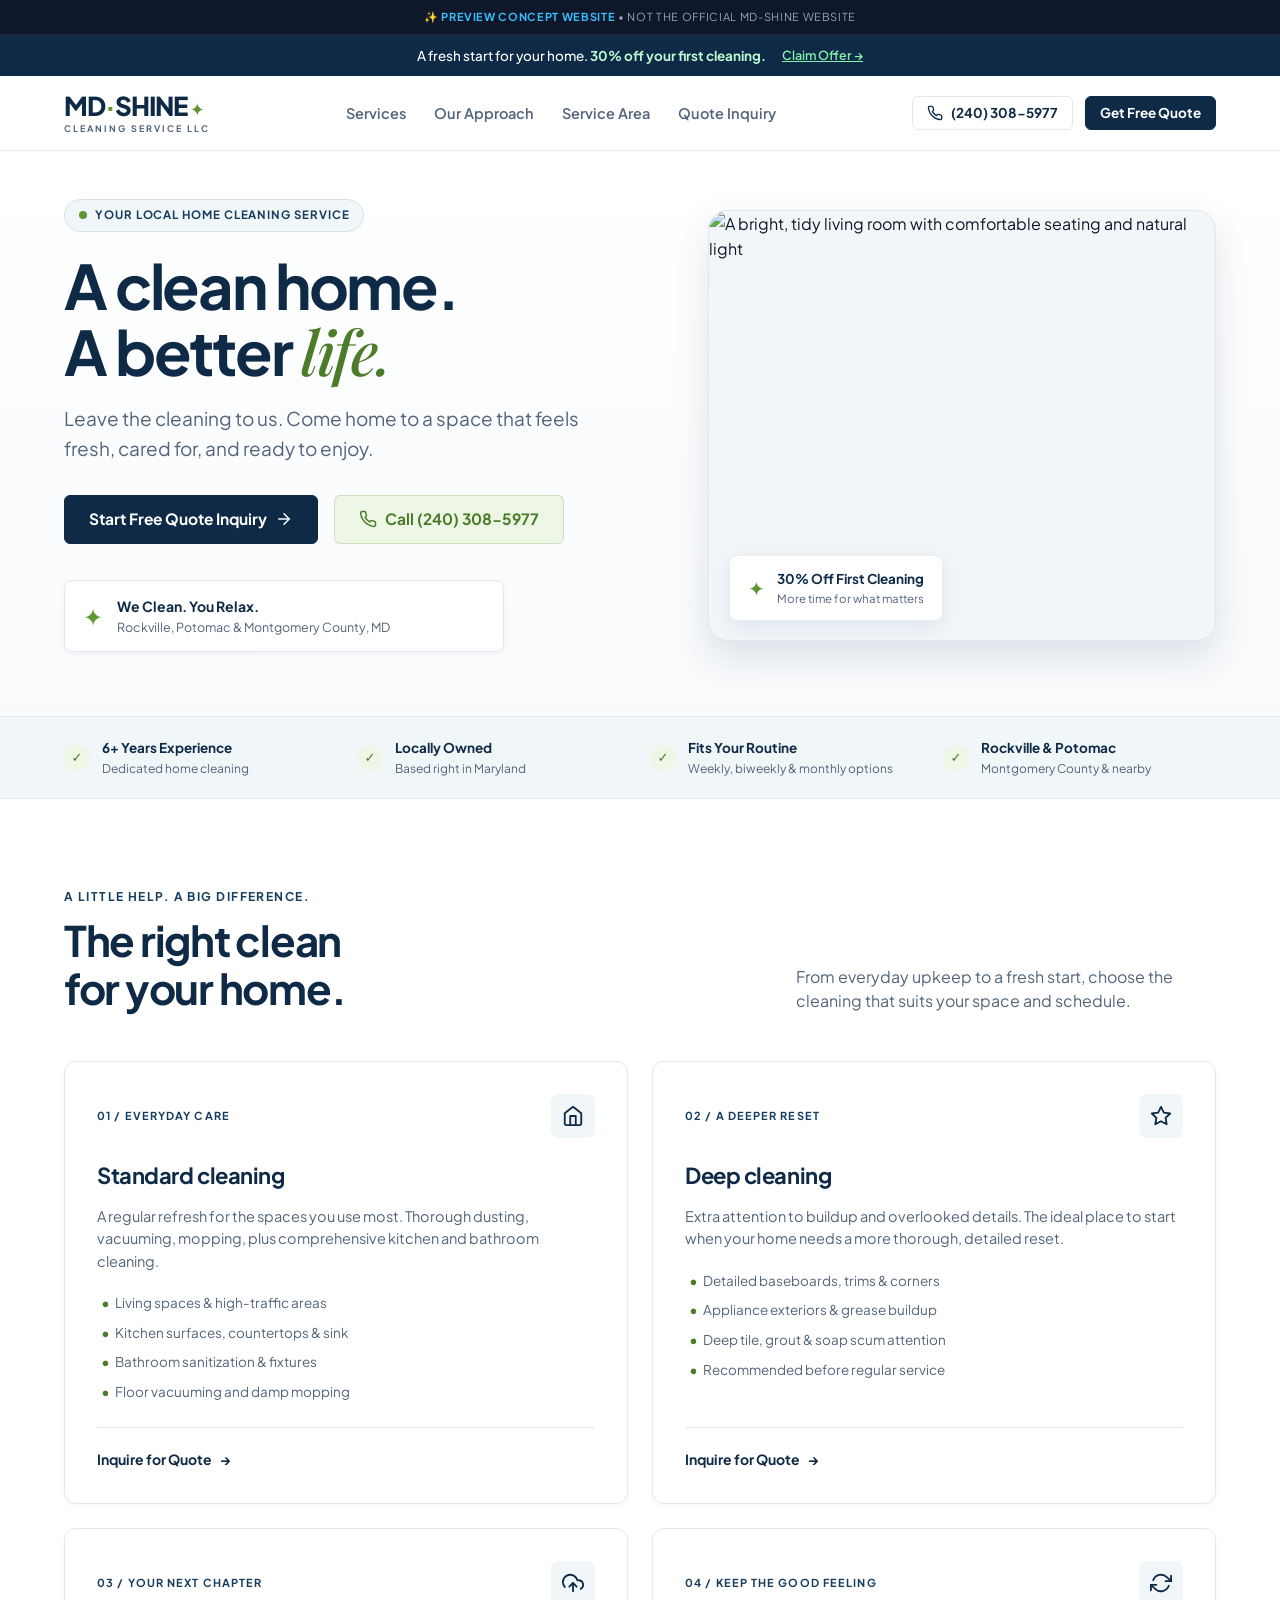
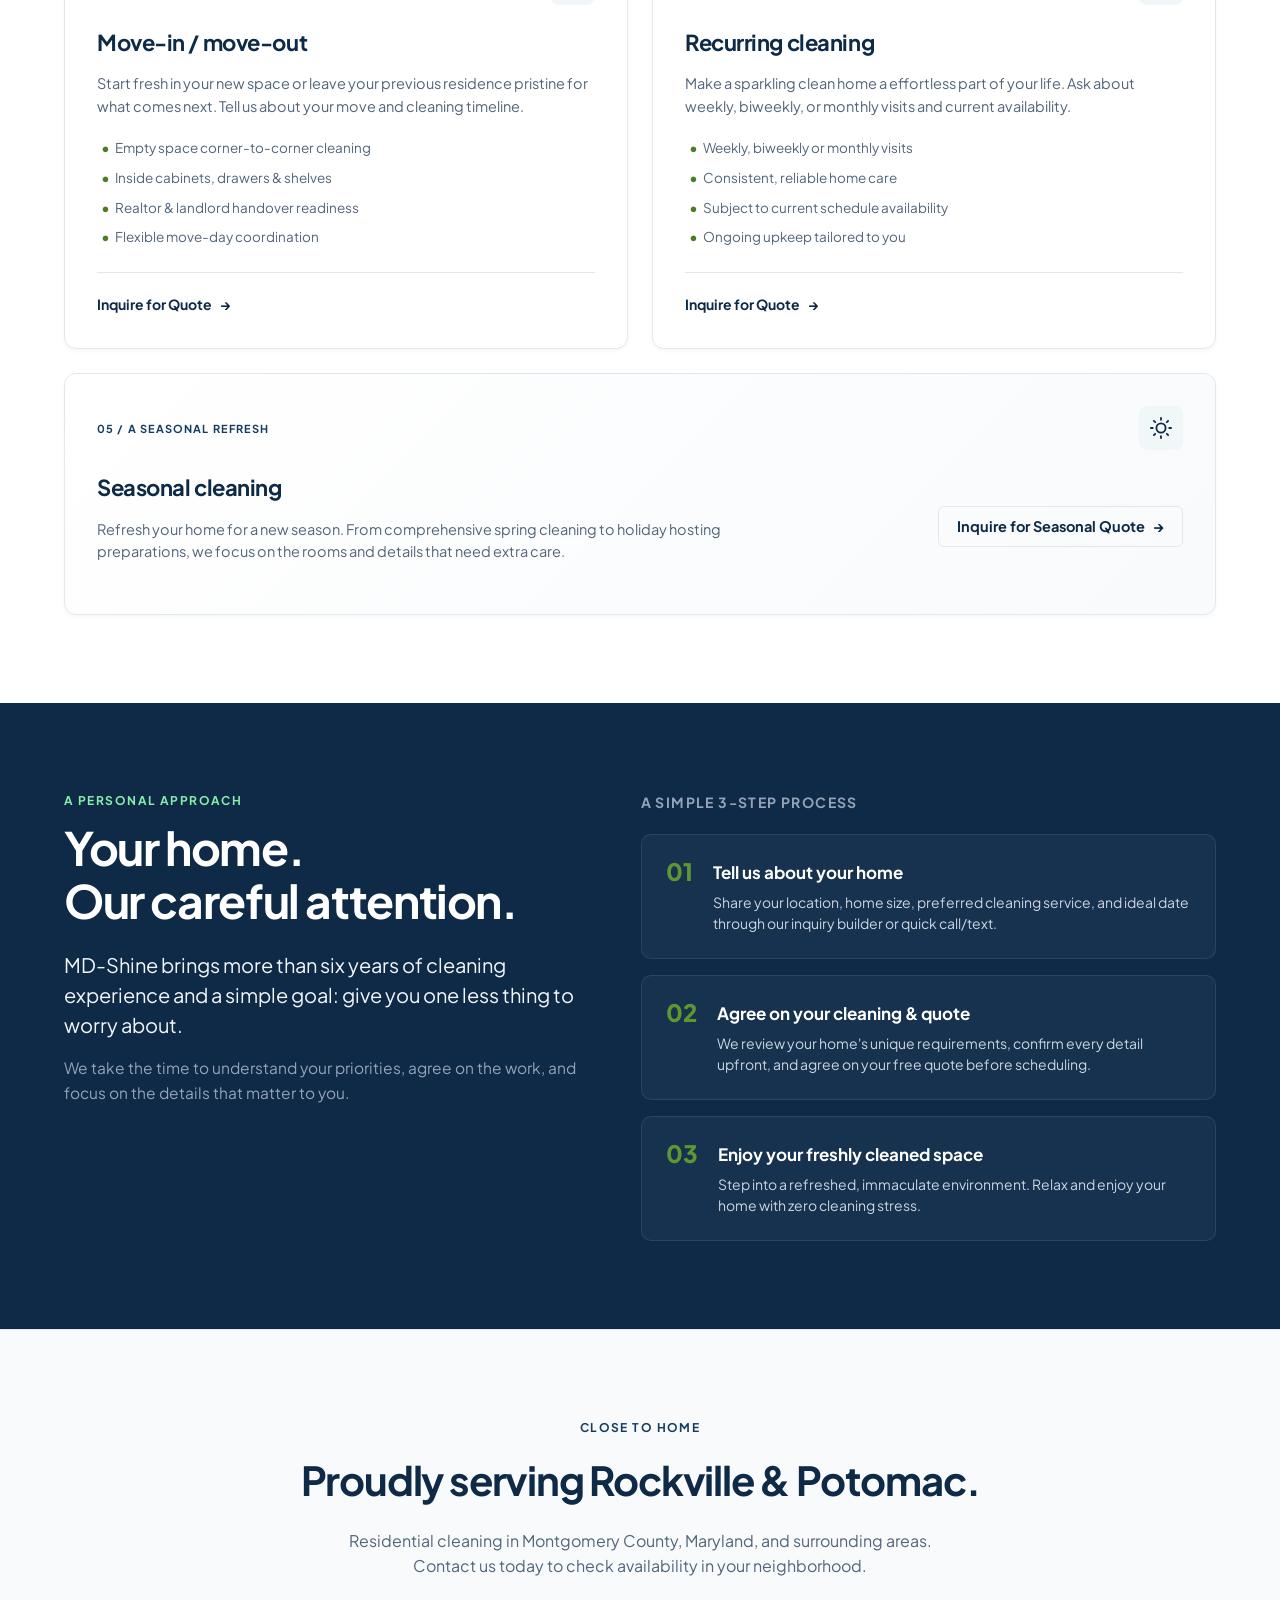
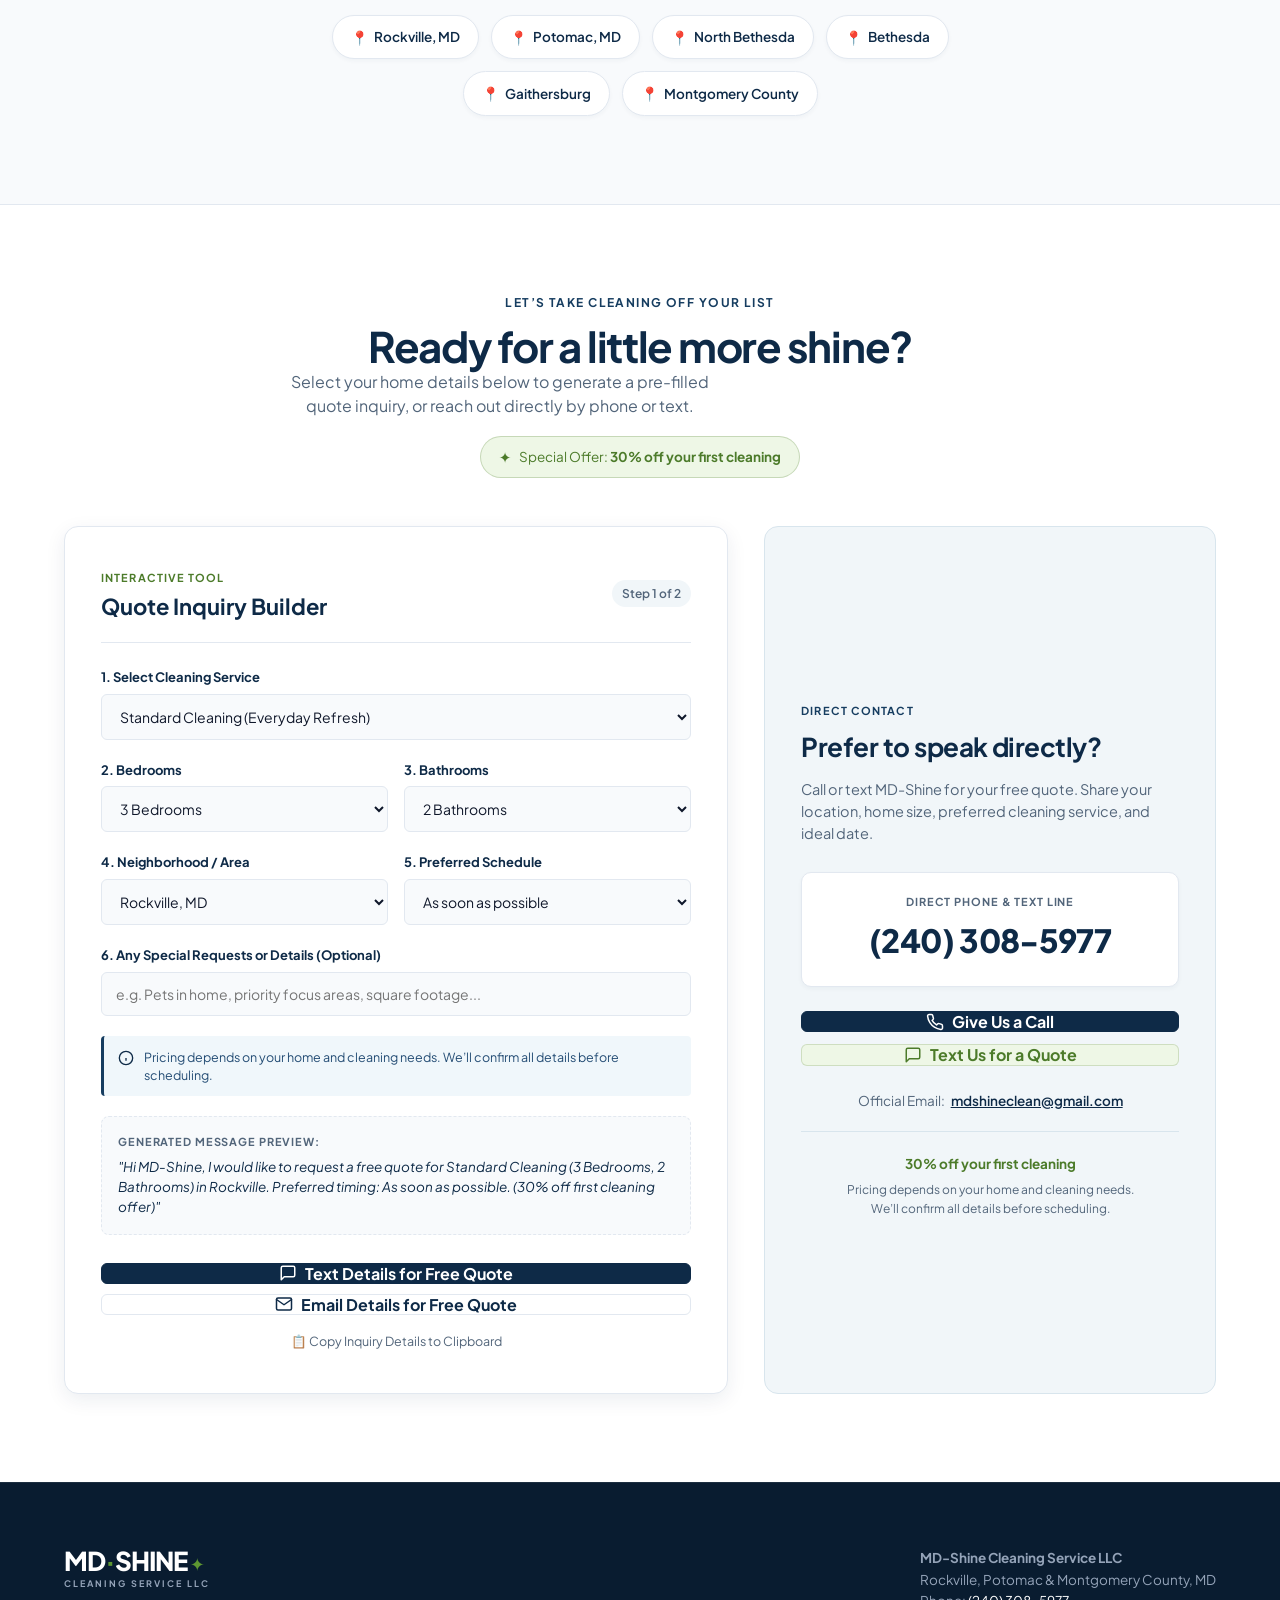
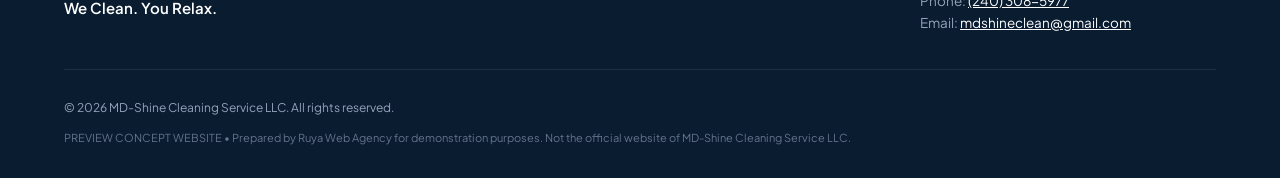
==== md-shine-cleaning-service/index.html @ 4626b5ce "feat(demo): add MD-Shine Cleaning Service LLC redesign prospect demo" ====
<!DOCTYPE html>
<html lang="en">
<head>
  <meta charset="UTF-8">
  <meta name="viewport" content="width=device-width, initial-scale=1.0">
  <title>MD-Shine Cleaning Service LLC | Rockville & Potomac, MD</title>
  <meta name="description" content="Residential cleaning in Rockville, Potomac and surrounding Montgomery County areas. Standard, deep, move-in/move-out, recurring and seasonal cleaning. Call or text (240) 308-5977 for a free quote.">
  <link rel="preconnect" href="https://fonts.googleapis.com">
  <link rel="preconnect" href="https://fonts.gstatic.com" crossorigin>
  <link href="https://fonts.googleapis.com/css2?family=Plus+Jakarta+Sans:wght@400;500;600;700;800&family=Playfair+Display:ital,wght@0,500;0,600;1,400;1,600&display=swap" rel="stylesheet">
  <link rel="stylesheet" href="styles.css">
</head>
<body>

  <!-- Demo Notice Banner -->
  <div class="demo-notice-bar" role="region" aria-label="Demo Notice">
    <div class="container demo-notice-content">
      <span>✨ <strong>PREVIEW CONCEPT WEBSITE</strong> • NOT THE OFFICIAL MD-SHINE WEBSITE</span>
    </div>
  </div>

  <!-- Offer Ribbon -->
  <div class="promo-bar">
    <div class="container promo-content">
      <span>A fresh start for your home. <strong>30% off your first cleaning.</strong></span>
      <a href="#quote" class="promo-link">Claim Offer &rarr;</a>
    </div>
  </div>

  <!-- Header / Navigation -->
  <header class="header" id="top-header">
    <div class="container header-container">
      <a href="#" class="brand" aria-label="MD-Shine Cleaning Service LLC Home">
        <span class="brand-title">MD<span class="brand-dot">·</span>SHINE<span class="brand-spark">✦</span></span>
        <span class="brand-sub">CLEANING SERVICE LLC</span>
      </a>

      <nav class="desktop-nav" aria-label="Main Navigation">
        <a href="#services" class="nav-link">Services</a>
        <a href="#approach" class="nav-link">Our Approach</a>
        <a href="#area" class="nav-link">Service Area</a>
        <a href="#quote" class="nav-link">Quote Inquiry</a>
      </nav>

      <div class="header-actions">
        <a href="tel:+12403085977" class="btn btn-outline btn-sm header-phone-btn">
          <svg class="icon" viewBox="0 0 24 24" width="16" height="16" fill="none" stroke="currentColor" stroke-width="2" stroke-linecap="round" stroke-linejoin="round" aria-hidden="true">
            <path d="M22 16.92v3a2 2 0 0 1-2.18 2 19.79 19.79 0 0 1-8.63-3.07 19.5 19.5 0 0 1-6-6 19.79 19.79 0 0 1-3.07-8.67A2 2 0 0 1 4.11 2h3a2 2 0 0 1 2 1.72 12.84 12.84 0 0 0 .7 2.81 2 2 0 0 1-.45 2.11L8.09 9.91a16 16 0 0 0 6 6l1.27-1.27a2 2 0 0 1 2.11-.45 12.84 12.84 0 0 0 2.81.7A2 2 0 0 1 22 16.92z"></path>
          </svg>
          <span>(240) 308-5977</span>
        </a>
        <a href="#quote" class="btn btn-primary btn-sm header-quote-btn">Get Free Quote</a>
        <button class="mobile-menu-toggle" id="mobile-menu-toggle" aria-label="Toggle navigation menu" aria-expanded="false">
          <span class="hamburger-line"></span>
          <span class="hamburger-line"></span>
          <span class="hamburger-line"></span>
        </button>
      </div>
    </div>
  </header>

  <!-- Mobile Drawer Navigation -->
  <div class="mobile-drawer" id="mobile-drawer" aria-hidden="true">
    <div class="mobile-drawer-content">
      <nav class="mobile-nav" aria-label="Mobile Navigation">
        <a href="#services" class="mobile-nav-link">Services</a>
        <a href="#approach" class="mobile-nav-link">Our Approach</a>
        <a href="#area" class="mobile-nav-link">Service Area</a>
        <a href="#quote" class="mobile-nav-link">Quote Inquiry</a>
      </nav>
      <div class="mobile-drawer-footer">
        <div class="mobile-contact-card">
          <p class="mobile-contact-title">Direct Contact</p>
          <a href="tel:+12403085977" class="btn btn-primary btn-block mb-2">Call (240) 308-5977</a>
          <a href="sms:+12403085977" class="btn btn-outline btn-block mb-2">Text for a Quote</a>
          <a href="mailto:mdshineclean@gmail.com" class="mobile-email-link">mdshineclean@gmail.com</a>
        </div>
      </div>
    </div>
  </div>

  <main id="main-content">
    <!-- Hero Section -->
    <section class="hero-section">
      <div class="container hero-container">
        <div class="hero-copy">
          <div class="badge-pill">
            <span class="badge-dot"></span>
            <span>YOUR LOCAL HOME CLEANING SERVICE</span>
          </div>
          <h1 class="hero-heading">
            A clean home.<br>A better <em>life.</em>
          </h1>
          <p class="hero-intro">
            Leave the cleaning to us. Come home to a space that feels fresh, cared for, and ready to enjoy.
          </p>

          <div class="hero-actions">
            <a href="#quote" class="btn btn-primary btn-lg">
              <span>Start Free Quote Inquiry</span>
              <svg class="icon-arrow" viewBox="0 0 24 24" width="18" height="18" fill="none" stroke="currentColor" stroke-width="2" stroke-linecap="round" stroke-linejoin="round" aria-hidden="true">
                <line x1="5" y1="12" x2="19" y2="12"></line>
                <polyline points="12 5 19 12 12 19"></polyline>
              </svg>
            </a>
            <a href="tel:+12403085977" class="btn btn-secondary btn-lg">
              <svg class="icon" viewBox="0 0 24 24" width="18" height="18" fill="none" stroke="currentColor" stroke-width="2" stroke-linecap="round" stroke-linejoin="round" aria-hidden="true">
                <path d="M22 16.92v3a2 2 0 0 1-2.18 2 19.79 19.79 0 0 1-8.63-3.07 19.5 19.5 0 0 1-6-6 19.79 19.79 0 0 1-3.07-8.67A2 2 0 0 1 4.11 2h3a2 2 0 0 1 2 1.72 12.84 12.84 0 0 0 .7 2.81 2 2 0 0 1-.45 2.11L8.09 9.91a16 16 0 0 0 6 6l1.27-1.27a2 2 0 0 1 2.11-.45 12.84 12.84 0 0 0 2.81.7A2 2 0 0 1 22 16.92z"></path>
              </svg>
              <span>Call (240) 308-5977</span>
            </a>
          </div>

          <!-- Verified Local Seal -->
          <div class="hero-seal-card">
            <div class="seal-sparkle" aria-hidden="true">✦</div>
            <div class="seal-text">
              <strong>We Clean. You Relax.</strong>
              <span>Rockville, Potomac &amp; Montgomery County, MD</span>
            </div>
          </div>
        </div>

        <div class="hero-visual">
          <div class="hero-image-wrapper">
            <img 
              src="https://images.unsplash.com/photo-1722247482035-73d55ee3d258?auto=format&amp;fit=crop&amp;fm=jpg&amp;q=85&amp;w=2400" 
              alt="A bright, tidy living room with comfortable seating and natural light" 
              class="hero-img"
              loading="eager"
            >
            <div class="hero-floating-card">
              <div class="floating-badge-icon">✦</div>
              <div class="floating-badge-text">
                <strong>30% Off First Cleaning</strong>
                <span>More time for what matters</span>
              </div>
            </div>
          </div>
        </div>
      </div>
    </section>

    <!-- Verified Quick Facts Bar -->
    <section class="trust-bar-section" aria-label="Verified Business Facts">
      <div class="container trust-bar-grid">
        <div class="trust-item">
          <div class="trust-check">✓</div>
          <div class="trust-item-text">
            <strong>6+ Years Experience</strong>
            <span>Dedicated home cleaning</span>
          </div>
        </div>
        <div class="trust-item">
          <div class="trust-check">✓</div>
          <div class="trust-item-text">
            <strong>Locally Owned</strong>
            <span>Based right in Maryland</span>
          </div>
        </div>
        <div class="trust-item">
          <div class="trust-check">✓</div>
          <div class="trust-item-text">
            <strong>Fits Your Routine</strong>
            <span>Weekly, biweekly &amp; monthly options</span>
          </div>
        </div>
        <div class="trust-item">
          <div class="trust-check">✓</div>
          <div class="trust-item-text">
            <strong>Rockville &amp; Potomac</strong>
            <span>Montgomery County &amp; nearby</span>
          </div>
        </div>
      </div>
    </section>

    <!-- Services Section -->
    <section class="section services-section" id="services">
      <div class="container">
        <div class="section-header">
          <div class="section-header-copy">
            <p class="section-eyebrow">A LITTLE HELP. A BIG DIFFERENCE.</p>
            <h2 class="section-title">The right clean<br>for your home.</h2>
          </div>
          <p class="section-lead">
            From everyday upkeep to a fresh start, choose the cleaning that suits your space and schedule.
          </p>
        </div>

        <div class="services-grid">
          <!-- Service 1: Standard Cleaning -->
          <article class="service-card" data-service="Standard Cleaning">
            <div class="service-card-top">
              <span class="service-tag">01 / EVERYDAY CARE</span>
              <div class="service-icon-wrap" aria-hidden="true">
                <svg viewBox="0 0 24 24" width="22" height="22" fill="none" stroke="currentColor" stroke-width="2" stroke-linecap="round" stroke-linejoin="round">
                  <path d="M3 9l9-7 9 7v11a2 2 0 0 1-2 2H5a2 2 0 0 1-2-2z"></path>
                  <polyline points="9 22 9 12 15 12 15 22"></polyline>
                </svg>
              </div>
            </div>
            <h3 class="service-title">Standard cleaning</h3>
            <p class="service-desc">
              A regular refresh for the spaces you use most. Thorough dusting, vacuuming, mopping, plus comprehensive kitchen and bathroom cleaning.
            </p>
            <ul class="service-highlights">
              <li>Living spaces &amp; high-traffic areas</li>
              <li>Kitchen surfaces, countertops &amp; sink</li>
              <li>Bathroom sanitization &amp; fixtures</li>
              <li>Floor vacuuming and damp mopping</li>
            </ul>
            <div class="service-footer">
              <a href="#quote" class="service-cta select-service-btn" data-select-service="Standard Cleaning">
                <span>Inquire for Quote</span>
                <span class="cta-arrow">&rarr;</span>
              </a>
            </div>
          </article>

          <!-- Service 2: Deep Cleaning -->
          <article class="service-card" data-service="Deep Cleaning">
            <div class="service-card-top">
              <span class="service-tag">02 / A DEEPER RESET</span>
              <div class="service-icon-wrap" aria-hidden="true">
                <svg viewBox="0 0 24 24" width="22" height="22" fill="none" stroke="currentColor" stroke-width="2" stroke-linecap="round" stroke-linejoin="round">
                  <polygon points="12 2 15.09 8.26 22 9.27 17 14.14 18.18 21.02 12 17.77 5.82 21.02 7 14.14 2 9.27 8.91 8.26 12 2"></polygon>
                </svg>
              </div>
            </div>
            <h3 class="service-title">Deep cleaning</h3>
            <p class="service-desc">
              Extra attention to buildup and overlooked details. The ideal place to start when your home needs a more thorough, detailed reset.
            </p>
            <ul class="service-highlights">
              <li>Detailed baseboards, trims &amp; corners</li>
              <li>Appliance exteriors &amp; grease buildup</li>
              <li>Deep tile, grout &amp; soap scum attention</li>
              <li>Recommended before regular service</li>
            </ul>
            <div class="service-footer">
              <a href="#quote" class="service-cta select-service-btn" data-select-service="Deep Cleaning">
                <span>Inquire for Quote</span>
                <span class="cta-arrow">&rarr;</span>
              </a>
            </div>
          </article>

          <!-- Service 3: Move-In / Move-Out -->
          <article class="service-card" data-service="Move-in / Move-out">
            <div class="service-card-top">
              <span class="service-tag">03 / YOUR NEXT CHAPTER</span>
              <div class="service-icon-wrap" aria-hidden="true">
                <svg viewBox="0 0 24 24" width="22" height="22" fill="none" stroke="currentColor" stroke-width="2" stroke-linecap="round" stroke-linejoin="round">
                  <polyline points="16 16 12 12 8 16"></polyline>
                  <line x1="12" y1="12" x2="12" y2="21"></line>
                  <path d="M20.39 18.39A5 5 0 0 0 18 9h-1.26A8 8 0 1 0 3 16.3"></path>
                </svg>
              </div>
            </div>
            <h3 class="service-title">Move-in / move-out</h3>
            <p class="service-desc">
              Start fresh in your new space or leave your previous residence pristine for what comes next. Tell us about your move and cleaning timeline.
            </p>
            <ul class="service-highlights">
              <li>Empty space corner-to-corner cleaning</li>
              <li>Inside cabinets, drawers &amp; shelves</li>
              <li>Realtor &amp; landlord handover readiness</li>
              <li>Flexible move-day coordination</li>
            </ul>
            <div class="service-footer">
              <a href="#quote" class="service-cta select-service-btn" data-select-service="Move-in / Move-out">
                <span>Inquire for Quote</span>
                <span class="cta-arrow">&rarr;</span>
              </a>
            </div>
          </article>

          <!-- Service 4: Recurring Cleaning -->
          <article class="service-card" data-service="Recurring Cleaning">
            <div class="service-card-top">
              <span class="service-tag">04 / KEEP THE GOOD FEELING</span>
              <div class="service-icon-wrap" aria-hidden="true">
                <svg viewBox="0 0 24 24" width="22" height="22" fill="none" stroke="currentColor" stroke-width="2" stroke-linecap="round" stroke-linejoin="round">
                  <polyline points="23 4 23 10 17 10"></polyline>
                  <polyline points="1 20 1 14 7 14"></polyline>
                  <path d="M3.51 9a9 9 0 0 1 14.85-3.36L23 10M1 14l4.64 4.36A9 9 0 0 0 20.49 15"></path>
                </svg>
              </div>
            </div>
            <h3 class="service-title">Recurring cleaning</h3>
            <p class="service-desc">
              Make a sparkling clean home a effortless part of your life. Ask about weekly, biweekly, or monthly visits and current availability.
            </p>
            <ul class="service-highlights">
              <li>Weekly, biweekly or monthly visits</li>
              <li>Consistent, reliable home care</li>
              <li>Subject to current schedule availability</li>
              <li>Ongoing upkeep tailored to you</li>
            </ul>
            <div class="service-footer">
              <a href="#quote" class="service-cta select-service-btn" data-select-service="Recurring Cleaning">
                <span>Inquire for Quote</span>
                <span class="cta-arrow">&rarr;</span>
              </a>
            </div>
          </article>

          <!-- Service 5: Seasonal Cleaning (Span card) -->
          <article class="service-card service-card-wide" data-service="Seasonal Cleaning">
            <div class="service-card-top">
              <span class="service-tag">05 / A SEASONAL REFRESH</span>
              <div class="service-icon-wrap" aria-hidden="true">
                <svg viewBox="0 0 24 24" width="22" height="22" fill="none" stroke="currentColor" stroke-width="2" stroke-linecap="round" stroke-linejoin="round">
                  <circle cx="12" cy="12" r="5"></circle>
                  <line x1="12" y1="1" x2="12" y2="3"></line>
                  <line x1="12" y1="21" x2="12" y2="23"></line>
                  <line x1="4.22" y1="4.22" x2="5.64" y2="5.64"></line>
                  <line x1="18.36" y1="18.36" x2="19.78" y2="19.78"></line>
                  <line x1="1" y1="12" x2="3" y2="12"></line>
                  <line x1="21" y1="12" x2="23" y2="12"></line>
                  <line x1="4.22" y1="19.78" x2="5.64" y2="18.36"></line>
                  <line x1="18.36" y1="5.64" x2="19.78" y2="4.22"></line>
                </svg>
              </div>
            </div>
            <div class="wide-service-layout">
              <div class="wide-service-text">
                <h3 class="service-title">Seasonal cleaning</h3>
                <p class="service-desc">
                  Refresh your home for a new season. From comprehensive spring cleaning to holiday hosting preparations, we focus on the rooms and details that need extra care.
                </p>
              </div>
              <div class="wide-service-action">
                <a href="#quote" class="btn btn-outline btn-md select-service-btn" data-select-service="Seasonal Cleaning">
                  <span>Inquire for Seasonal Quote</span>
                  <span class="cta-arrow">&rarr;</span>
                </a>
              </div>
            </div>
          </article>
        </div>
      </div>
    </section>

    <!-- Our Approach Section -->
    <section class="section approach-section" id="approach">
      <div class="container approach-container">
        <div class="approach-intro">
          <p class="section-eyebrow text-accent">A PERSONAL APPROACH</p>
          <h2 class="approach-heading">Your home.<br>Our careful attention.</h2>
          <p class="approach-large-copy">
            MD-Shine brings more than six years of cleaning experience and a simple goal: give you one less thing to worry about.
          </p>
          <p class="approach-body">
            We take the time to understand your priorities, agree on the work, and focus on the details that matter to you.
          </p>
        </div>

        <div class="approach-steps-wrapper">
          <h3 class="steps-subheading">A Simple 3-Step Process</h3>
          <div class="steps-grid">
            <div class="step-card">
              <div class="step-number">01</div>
              <div class="step-details">
                <h4>Tell us about your home</h4>
                <p>Share your location, home size, preferred cleaning service, and ideal date through our inquiry builder or quick call/text.</p>
              </div>
            </div>

            <div class="step-card">
              <div class="step-number">02</div>
              <div class="step-details">
                <h4>Agree on your cleaning &amp; quote</h4>
                <p>We review your home's unique requirements, confirm every detail upfront, and agree on your free quote before scheduling.</p>
              </div>
            </div>

            <div class="step-card">
              <div class="step-number">03</div>
              <div class="step-details">
                <h4>Enjoy your freshly cleaned space</h4>
                <p>Step into a refreshed, immaculate environment. Relax and enjoy your home with zero cleaning stress.</p>
              </div>
            </div>
          </div>
        </div>
      </div>
    </section>

    <!-- Service Area Section -->
    <section class="section service-area-section" id="area">
      <div class="container area-container">
        <p class="section-eyebrow">CLOSE TO HOME</p>
        <h2 class="area-title">Proudly serving Rockville &amp; Potomac.</h2>
        <p class="area-desc">
          Residential cleaning in Montgomery County, Maryland, and surrounding areas.<br>
          Contact us today to check availability in your neighborhood.
        </p>

        <div class="area-tags-grid" aria-label="Key Service Areas">
          <div class="area-tag"><span class="tag-pin">📍</span> Rockville, MD</div>
          <div class="area-tag"><span class="tag-pin">📍</span> Potomac, MD</div>
          <div class="area-tag"><span class="tag-pin">📍</span> North Bethesda</div>
          <div class="area-tag"><span class="tag-pin">📍</span> Bethesda</div>
          <div class="area-tag"><span class="tag-pin">📍</span> Gaithersburg</div>
          <div class="area-tag"><span class="tag-pin">📍</span> Montgomery County</div>
        </div>
      </div>
    </section>

    <!-- Quote Inquiry Builder & Direct Contact Section -->
    <section class="section quote-section" id="quote">
      <div class="container">
        <div class="quote-header text-center">
          <p class="section-eyebrow">LET’S TAKE CLEANING OFF YOUR LIST</p>
          <h2 class="section-title">Ready for a little more shine?</h2>
          <p class="section-lead">
            Select your home details below to generate a pre-filled quote inquiry, or reach out directly by phone or text.
          </p>
          <div class="offer-pill-badge">
            <span class="sparkle">✦</span>
            <span>Special Offer: <strong>30% off your first cleaning</strong></span>
          </div>
        </div>

        <div class="quote-split-grid">
          <!-- Interactive Quote Inquiry Builder (No calculated price) -->
          <div class="inquiry-card">
            <div class="inquiry-header">
              <div class="inquiry-title-wrap">
                <span class="inquiry-kicker">Interactive Tool</span>
                <h3 class="inquiry-heading">Quote Inquiry Builder</h3>
              </div>
              <span class="step-indicator">Step 1 of 2</span>
            </div>

            <form id="inquiry-form" class="inquiry-form" onsubmit="return false;">
              <!-- Field 1: Service Type -->
              <div class="form-group">
                <label class="form-label" for="inquiry-service">1. Select Cleaning Service</label>
                <select id="inquiry-service" class="form-select" required>
                  <option value="Standard Cleaning">Standard Cleaning (Everyday Refresh)</option>
                  <option value="Deep Cleaning">Deep Cleaning (Thorough Reset)</option>
                  <option value="Move-in / Move-out">Move-in / Move-out</option>
                  <option value="Recurring Cleaning">Recurring Cleaning (Weekly / Biweekly / Monthly)</option>
                  <option value="Seasonal Cleaning">Seasonal Cleaning (Spring / Holiday)</option>
                </select>
              </div>

              <!-- Field 2: Home Size -->
              <div class="form-row-2">
                <div class="form-group">
                  <label class="form-label" for="inquiry-bedrooms">2. Bedrooms</label>
                  <select id="inquiry-bedrooms" class="form-select">
                    <option value="1 Bedroom">1 Bedroom</option>
                    <option value="2 Bedrooms">2 Bedrooms</option>
                    <option value="3 Bedrooms" selected>3 Bedrooms</option>
                    <option value="4 Bedrooms">4 Bedrooms</option>
                    <option value="5+ Bedrooms">5+ Bedrooms</option>
                  </select>
                </div>
                <div class="form-group">
                  <label class="form-label" for="inquiry-bathrooms">3. Bathrooms</label>
                  <select id="inquiry-bathrooms" class="form-select">
                    <option value="1 Bathroom">1 Bathroom</option>
                    <option value="2 Bathrooms" selected>2 Bathrooms</option>
                    <option value="2.5 Bathrooms">2.5 Bathrooms</option>
                    <option value="3 Bathrooms">3 Bathrooms</option>
                    <option value="4+ Bathrooms">4+ Bathrooms</option>
                  </select>
                </div>
              </div>

              <!-- Field 3: Location & Timing -->
              <div class="form-row-2">
                <div class="form-group">
                  <label class="form-label" for="inquiry-location">4. Neighborhood / Area</label>
                  <select id="inquiry-location" class="form-select">
                    <option value="Rockville">Rockville, MD</option>
                    <option value="Potomac">Potomac, MD</option>
                    <option value="Bethesda / North Bethesda">Bethesda / North Bethesda</option>
                    <option value="Gaithersburg">Gaithersburg, MD</option>
                    <option value="Other Montgomery County">Other Montgomery County Area</option>
                  </select>
                </div>
                <div class="form-group">
                  <label class="form-label" for="inquiry-date">5. Preferred Schedule</label>
                  <select id="inquiry-date" class="form-select">
                    <option value="As soon as possible">As soon as possible</option>
                    <option value="This coming week">This coming week</option>
                    <option value="Next week">Next week</option>
                    <option value="Flexible / Just checking availability">Flexible / Checking availability</option>
                  </select>
                </div>
              </div>

              <!-- Field 4: Optional Notes -->
              <div class="form-group">
                <label class="form-label" for="inquiry-notes">6. Any Special Requests or Details (Optional)</label>
                <input type="text" id="inquiry-notes" class="form-input" placeholder="e.g. Pets in home, priority focus areas, square footage...">
              </div>

              <!-- Factual Invariant Notice (No calculated price) -->
              <div class="pricing-policy-notice">
                <svg class="notice-icon" viewBox="0 0 24 24" width="16" height="16" fill="none" stroke="currentColor" stroke-width="2" aria-hidden="true">
                  <circle cx="12" cy="12" r="10"></circle>
                  <line x1="12" y1="16" x2="12" y2="12"></line>
                  <line x1="12" y1="8" x2="12.01" y2="8"></line>
                </svg>
                <span>Pricing depends on your home and cleaning needs. We’ll confirm all details before scheduling.</span>
              </div>

              <!-- Live Inquiry Summary Preview -->
              <div class="inquiry-preview-box">
                <p class="preview-label">Generated Message Preview:</p>
                <p id="inquiry-summary-text" class="preview-text">
                  "Hi MD-Shine, I'd like to request a free quote for Standard Cleaning (3 Beds, 2 Baths) in Rockville. Preferred timing: As soon as possible. (30% first-clean promo)"
                </p>
              </div>

              <!-- Action CTAs -->
              <div class="inquiry-actions-group">
                <a id="btn-send-sms" href="sms:+12403085977" class="btn btn-primary btn-block">
                  <svg class="icon" viewBox="0 0 24 24" width="18" height="18" fill="none" stroke="currentColor" stroke-width="2" stroke-linecap="round" stroke-linejoin="round" aria-hidden="true">
                    <path d="M21 15a2 2 0 0 1-2 2H7l-4 4V5a2 2 0 0 1 2-2h14a2 2 0 0 1 2 2z"></path>
                  </svg>
                  <span>Text Details for Free Quote</span>
                </a>
                <a id="btn-send-email" href="mailto:mdshineclean@gmail.com" class="btn btn-outline btn-block">
                  <svg class="icon" viewBox="0 0 24 24" width="18" height="18" fill="none" stroke="currentColor" stroke-width="2" stroke-linecap="round" stroke-linejoin="round" aria-hidden="true">
                    <path d="M4 4h16c1.1 0 2 .9 2 2v12c0 1.1-.9 2-2 2H4c-1.1 0-2-.9-2-2V6c0-1.1.9-2 2-2z"></path>
                    <polyline points="22,6 12,13 2,6"></polyline>
                  </svg>
                  <span>Email Details for Free Quote</span>
                </a>
                <button type="button" id="btn-copy-inquiry" class="btn-text-copy">
                  <span id="copy-status-text">📋 Copy Inquiry Details to Clipboard</span>
                </button>
              </div>
            </form>
          </div>

          <!-- Direct Contact & Phone Card -->
          <div class="direct-contact-card">
            <div class="direct-contact-content">
              <span class="direct-kicker">DIRECT CONTACT</span>
              <h3 class="direct-heading">Prefer to speak directly?</h3>
              <p class="direct-sub">
                Call or text MD-Shine for your free quote. Share your location, home size, preferred cleaning service, and ideal date.
              </p>

              <div class="phone-callout-box">
                <span class="phone-label">Direct Phone &amp; Text Line</span>
                <a href="tel:+12403085977" class="phone-number-link">(240) 308-5977</a>
              </div>

              <div class="direct-buttons-stack">
                <a href="tel:+12403085977" class="btn btn-primary btn-block">
                  <svg class="icon" viewBox="0 0 24 24" width="18" height="18" fill="none" stroke="currentColor" stroke-width="2" stroke-linecap="round" stroke-linejoin="round" aria-hidden="true">
                    <path d="M22 16.92v3a2 2 0 0 1-2.18 2 19.79 19.79 0 0 1-8.63-3.07 19.5 19.5 0 0 1-6-6 19.79 19.79 0 0 1-3.07-8.67A2 2 0 0 1 4.11 2h3a2 2 0 0 1 2 1.72 12.84 12.84 0 0 0 .7 2.81 2 2 0 0 1-.45 2.11L8.09 9.91a16 16 0 0 0 6 6l1.27-1.27a2 2 0 0 1 2.11-.45 12.84 12.84 0 0 0 2.81.7A2 2 0 0 1 22 16.92z"></path>
                  </svg>
                  <span>Give Us a Call</span>
                </a>
                <a href="sms:+12403085977" class="btn btn-secondary btn-block">
                  <svg class="icon" viewBox="0 0 24 24" width="18" height="18" fill="none" stroke="currentColor" stroke-width="2" stroke-linecap="round" stroke-linejoin="round" aria-hidden="true">
                    <path d="M21 15a2 2 0 0 1-2 2H7l-4 4V5a2 2 0 0 1 2-2h14a2 2 0 0 1 2 2z"></path>
                  </svg>
                  <span>Text Us for a Quote</span>
                </a>
              </div>

              <div class="direct-email-row">
                <span class="email-label">Official Email:</span>
                <a href="mailto:mdshineclean@gmail.com" class="direct-email-link">mdshineclean@gmail.com</a>
              </div>

              <div class="direct-guarantee-note">
                <p><strong>30% off your first cleaning</strong></p>
                <small>Pricing depends on your home and cleaning needs.<br>We’ll confirm all details before scheduling.</small>
              </div>
            </div>
          </div>
        </div>
      </div>
    </section>
  </main>

  <!-- Sticky Mobile Quick Action Bar -->
  <aside class="sticky-mobile-bar" aria-label="Quick Actions">
    <div class="mobile-bar-actions">
      <a href="tel:+12403085977" class="mobile-action-btn">
        <svg viewBox="0 0 24 24" width="18" height="18" fill="none" stroke="currentColor" stroke-width="2" aria-hidden="true">
          <path d="M22 16.92v3a2 2 0 0 1-2.18 2 19.79 19.79 0 0 1-8.63-3.07 19.5 19.5 0 0 1-6-6 19.79 19.79 0 0 1-3.07-8.67A2 2 0 0 1 4.11 2h3a2 2 0 0 1 2 1.72 12.84 12.84 0 0 0 .7 2.81 2 2 0 0 1-.45 2.11L8.09 9.91a16 16 0 0 0 6 6l1.27-1.27a2 2 0 0 1 2.11-.45 12.84 12.84 0 0 0 2.81.7A2 2 0 0 1 22 16.92z"></path>
        </svg>
        <span>Call</span>
      </a>
      <a href="sms:+12403085977" class="mobile-action-btn">
        <svg viewBox="0 0 24 24" width="18" height="18" fill="none" stroke="currentColor" stroke-width="2" aria-hidden="true">
          <path d="M21 15a2 2 0 0 1-2 2H7l-4 4V5a2 2 0 0 1 2-2h14a2 2 0 0 1 2 2z"></path>
        </svg>
        <span>Text</span>
      </a>
      <a href="#quote" class="mobile-action-btn mobile-action-primary">
        <svg viewBox="0 0 24 24" width="18" height="18" fill="none" stroke="currentColor" stroke-width="2" aria-hidden="true">
          <polygon points="12 2 15.09 8.26 22 9.27 17 14.14 18.18 21.02 12 17.77 5.82 21.02 7 14.14 2 9.27 8.91 8.26 12 2"></polygon>
        </svg>
        <span>Quote Inquiry</span>
      </a>
    </div>
  </aside>

  <!-- Footer -->
  <footer class="footer">
    <div class="container footer-container">
      <div class="footer-top">
        <div class="footer-brand">
          <a href="#" class="brand brand-light" aria-label="MD-Shine Cleaning Service LLC">
            <span class="brand-title">MD<span class="brand-dot">·</span>SHINE<span class="brand-spark">✦</span></span>
            <span class="brand-sub">CLEANING SERVICE LLC</span>
          </a>
          <p class="footer-tagline">We Clean. You Relax.</p>
        </div>
        <div class="footer-contact-summary">
          <p><strong>MD-Shine Cleaning Service LLC</strong></p>
          <p>Rockville, Potomac &amp; Montgomery County, MD</p>
          <p>Phone: <a href="tel:+12403085977">(240) 308-5977</a></p>
          <p>Email: <a href="mailto:mdshineclean@gmail.com">mdshineclean@gmail.com</a></p>
        </div>
      </div>

      <div class="footer-bottom">
        <p class="copyright">&copy; 2026 MD-Shine Cleaning Service LLC. All rights reserved.</p>
        <p class="footer-demo-disclaimer">
          PREVIEW CONCEPT WEBSITE • Prepared by Ruya Web Agency for demonstration purposes. Not the official website of MD-Shine Cleaning Service LLC.
        </p>
      </div>
    </div>
  </footer>

  <script src="app.js"></script>
</body>
</html>
---- md-shine-cleaning-service/styles.css ----
/* ==========================================================================
   MD-SHINE CLEANING SERVICE LLC — RUYA REDESIGN DEMO
   Design Foundation: Ruya High-End Service & Warm Modern Architecture
   ========================================================================== */

:root {
  /* Color Palette */
  --color-navy: #0e2a47;
  --color-navy-dark: #091c30;
  --color-navy-light: #163d60;
  --color-navy-soft: #234c74;
  
  --color-green-primary: #4c7b2a;
  --color-green-vibrant: #5e9732;
  --color-green-light: #eef7e6;
  --color-green-glow: rgba(94, 151, 50, 0.15);
  
  --color-bg-main: #ffffff;
  --color-bg-subtle: #f8fafc;
  --color-bg-tint: #f1f6f9;
  --color-card-surface: #ffffff;
  
  --color-text-main: #0f172a;
  --color-text-muted: #52657a;
  --color-text-light: #e2e8f0;
  
  --color-border: #e2e8f0;
  --color-border-hover: #cbd5e1;

  /* Typography */
  --font-sans: 'Plus Jakarta Sans', system-ui, -apple-system, BlinkMacSystemFont, 'Segoe UI', Roboto, sans-serif;
  --font-serif: 'Playfair Display', Georgia, serif;

  /* Transitions & Shadows */
  --transition-fast: 0.18s cubic-bezier(0.16, 1, 0.3, 1);
  --transition-smooth: 0.28s cubic-bezier(0.16, 1, 0.3, 1);
  --shadow-sm: 0 2px 4px rgba(14, 42, 71, 0.04);
  --shadow-md: 0 6px 20px rgba(14, 42, 71, 0.08);
  --shadow-lg: 0 16px 36px rgba(14, 42, 71, 0.12);
}

/* Base Resets */
*, *::before, *::after {
  box-sizing: border-box;
  margin: 0;
  padding: 0;
}

html {
  font-family: var(--font-sans);
  color: var(--color-text-main);
  background-color: var(--color-bg-main);
  line-height: 1.6;
  scroll-behavior: smooth;
  scroll-padding-top: 90px;
  -webkit-text-size-adjust: 100%;
}

body {
  min-height: 100vh;
  overflow-x: hidden;
  position: relative;
  background-color: var(--color-bg-main);
  padding-bottom: 72px; /* Space for mobile sticky action bar */
}

@media (min-width: 901px) {
  body {
    padding-bottom: 0;
  }
}

img {
  max-width: 100%;
  height: auto;
  display: block;
}

a {
  color: inherit;
  text-decoration: none;
  transition: color var(--transition-fast);
}

button {
  font-family: inherit;
  cursor: pointer;
  border: none;
  background: none;
}

.container {
  width: 100%;
  max-width: 1200px;
  margin-left: auto;
  margin-right: auto;
  padding-left: 24px;
  padding-right: 24px;
}

/* ==========================================================================
   Banners
   ========================================================================== */

.demo-notice-bar {
  background: #0f172a;
  color: #94a3b8;
  font-size: 11px;
  letter-spacing: 0.06em;
  text-transform: uppercase;
  padding: 8px 16px;
  text-align: center;
  border-bottom: 1px solid rgba(255, 255, 255, 0.08);
}

.demo-notice-content strong {
  color: #38bdf8;
  font-weight: 700;
}

.promo-bar {
  background: var(--color-navy);
  color: #ffffff;
  padding: 10px 16px;
  font-size: 13.5px;
  font-weight: 500;
  text-align: center;
}

.promo-content {
  display: flex;
  align-items: center;
  justify-content: center;
  gap: 12px;
  flex-wrap: wrap;
}

.promo-bar strong {
  color: #bbf7d0;
  font-weight: 700;
}

.promo-link {
  color: #86efac;
  text-decoration: underline;
  font-weight: 600;
  font-size: 12.5px;
  margin-left: 4px;
}

/* ==========================================================================
   Header & Navigation
   ========================================================================== */

.header {
  position: sticky;
  top: 0;
  z-index: 100;
  background: rgba(255, 255, 255, 0.94);
  backdrop-filter: blur(14px);
  -webkit-backdrop-filter: blur(14px);
  border-bottom: 1px solid var(--color-border);
  transition: all var(--transition-fast);
}

.header-container {
  display: flex;
  align-items: center;
  justify-content: space-between;
  height: 74px;
}

.brand {
  display: flex;
  flex-direction: column;
  line-height: 1.1;
  user-select: none;
}

.brand-title {
  font-size: 26px;
  font-weight: 800;
  letter-spacing: -0.04em;
  color: var(--color-navy);
}

.brand-dot {
  color: var(--color-green-vibrant);
}

.brand-spark {
  color: var(--color-green-vibrant);
  font-size: 18px;
  margin-left: 3px;
}

.brand-sub {
  font-size: 9px;
  font-weight: 700;
  letter-spacing: 0.22em;
  color: var(--color-text-muted);
  margin-top: 3px;
}

.desktop-nav {
  display: flex;
  align-items: center;
  gap: 28px;
}

.nav-link {
  font-size: 14.5px;
  font-weight: 600;
  color: var(--color-text-muted);
  position: relative;
  padding: 8px 0;
}

.nav-link:hover {
  color: var(--color-navy);
}

.header-actions {
  display: flex;
  align-items: center;
  gap: 12px;
}

.mobile-menu-toggle {
  display: none;
  flex-direction: column;
  justify-content: center;
  gap: 5px;
  width: 40px;
  height: 40px;
  padding: 8px;
  border-radius: 6px;
  background: var(--color-bg-subtle);
  border: 1px solid var(--color-border);
}

.hamburger-line {
  width: 100%;
  height: 2px;
  background-color: var(--color-navy);
  border-radius: 2px;
  transition: transform var(--transition-fast), opacity var(--transition-fast);
}

/* Mobile Drawer */
.mobile-drawer {
  position: fixed;
  top: 110px;
  left: 0;
  right: 0;
  bottom: 0;
  background: rgba(14, 42, 71, 0.4);
  backdrop-filter: blur(8px);
  z-index: 90;
  opacity: 0;
  visibility: hidden;
  pointer-events: none;
  transition: all var(--transition-smooth);
}

.mobile-drawer.active {
  opacity: 1;
  visibility: visible;
  pointer-events: auto;
}

.mobile-drawer-content {
  background: #ffffff;
  padding: 24px;
  display: flex;
  flex-direction: column;
  gap: 24px;
  border-bottom: 1px solid var(--color-border);
  box-shadow: var(--shadow-lg);
  transform: translateY(-20px);
  transition: transform var(--transition-smooth);
}

.mobile-drawer.active .mobile-drawer-content {
  transform: translateY(0);
}

.mobile-nav {
  display: flex;
  flex-direction: column;
  gap: 16px;
}

.mobile-nav-link {
  font-size: 17px;
  font-weight: 600;
  color: var(--color-navy);
  padding: 10px 0;
  border-bottom: 1px solid var(--color-border);
}

.mobile-contact-card {
  background: var(--color-bg-subtle);
  padding: 16px;
  border-radius: 8px;
  border: 1px solid var(--color-border);
}

.mobile-contact-title {
  font-size: 11px;
  font-weight: 700;
  letter-spacing: 0.1em;
  color: var(--color-text-muted);
  text-transform: uppercase;
  margin-bottom: 12px;
}

.mobile-email-link {
  display: block;
  text-align: center;
  font-size: 13px;
  font-weight: 500;
  color: var(--color-navy-light);
  text-decoration: underline;
  margin-top: 8px;
}

/* ==========================================================================
   Buttons & Badges
   ========================================================================== */

.btn {
  display: inline-flex;
  align-items: center;
  justify-content: center;
  gap: 8px;
  border-radius: 6px;
  font-weight: 700;
  line-height: 1.2;
  transition: all var(--transition-fast);
  cursor: pointer;
  white-space: nowrap;
  text-align: center;
}

.btn-primary {
  background-color: var(--color-navy);
  color: #ffffff;
  border: 1px solid var(--color-navy);
}

.btn-primary:hover {
  background-color: var(--color-navy-light);
  border-color: var(--color-navy-light);
  transform: translateY(-1px);
  box-shadow: var(--shadow-md);
}

.btn-secondary {
  background-color: var(--color-green-light);
  color: var(--color-green-primary);
  border: 1px solid rgba(76, 123, 42, 0.2);
}

.btn-secondary:hover {
  background-color: #e2f0d9;
  border-color: var(--color-green-primary);
}

.btn-outline {
  background-color: transparent;
  color: var(--color-navy);
  border: 1px solid var(--color-border);
}

.btn-outline:hover {
  border-color: var(--color-navy);
  background-color: var(--color-bg-subtle);
}

.btn-sm {
  padding: 8px 14px;
  font-size: 13.5px;
}

.btn-md {
  padding: 11px 18px;
  font-size: 14.5px;
}

.btn-lg {
  padding: 14px 24px;
  font-size: 15.5px;
}

.btn-block {
  width: 100%;
}

.mb-2 {
  margin-bottom: 8px;
}

.badge-pill {
  display: inline-flex;
  align-items: center;
  gap: 8px;
  background: var(--color-bg-tint);
  border: 1px solid #d3e2ea;
  padding: 6px 14px;
  border-radius: 100px;
  font-size: 11.5px;
  font-weight: 700;
  letter-spacing: 0.08em;
  color: var(--color-navy-light);
  text-transform: uppercase;
  margin-bottom: 20px;
}

.badge-dot {
  width: 8px;
  height: 8px;
  background-color: var(--color-green-vibrant);
  border-radius: 50%;
  display: inline-block;
}

/* ==========================================================================
   Hero Section
   ========================================================================== */

.hero-section {
  padding: 48px 0 64px;
  background: linear-gradient(180deg, #ffffff 0%, var(--color-bg-subtle) 100%);
  border-bottom: 1px solid var(--color-border);
}

.hero-container {
  display: grid;
  grid-template-columns: 1.08fr 0.92fr;
  gap: 48px;
  align-items: center;
}

.hero-heading {
  font-size: clamp(38px, 4.8vw, 62px);
  line-height: 1.08;
  font-weight: 700;
  letter-spacing: -0.035em;
  color: var(--color-navy);
  margin-bottom: 20px;
}

.hero-heading em {
  font-family: var(--font-serif);
  font-style: italic;
  font-weight: 500;
  color: var(--color-green-primary);
}

.hero-intro {
  font-size: clamp(16px, 1.8vw, 19px);
  color: var(--color-text-muted);
  line-height: 1.55;
  max-width: 520px;
  margin-bottom: 32px;
}

.hero-actions {
  display: flex;
  align-items: center;
  gap: 16px;
  flex-wrap: wrap;
  margin-bottom: 36px;
}

.icon-arrow {
  transition: transform var(--transition-fast);
}

.btn-primary:hover .icon-arrow {
  transform: translateX(3px);
}

.hero-seal-card {
  display: flex;
  align-items: center;
  gap: 14px;
  padding: 14px 18px;
  background: #ffffff;
  border-radius: 8px;
  border: 1px solid var(--color-border);
  box-shadow: var(--shadow-sm);
  max-width: 440px;
}

.seal-sparkle {
  font-size: 24px;
  color: var(--color-green-vibrant);
  line-height: 1;
}

.seal-text {
  display: flex;
  flex-direction: column;
}

.seal-text strong {
  font-size: 14px;
  font-weight: 700;
  color: var(--color-navy);
}

.seal-text span {
  font-size: 12.5px;
  color: var(--color-text-muted);
}

.hero-visual {
  position: relative;
}

.hero-image-wrapper {
  position: relative;
  border-radius: 20px;
  overflow: hidden;
  box-shadow: var(--shadow-lg);
  border: 1px solid var(--color-border);
  aspect-ratio: 4 / 3.4;
  background-color: var(--color-bg-tint);
}

.hero-img {
  width: 100%;
  height: 100%;
  object-fit: cover;
  transition: transform 0.6s ease;
}

.hero-image-wrapper:hover .hero-img {
  transform: scale(1.02);
}

.hero-floating-card {
  position: absolute;
  bottom: 20px;
  left: 20px;
  background: rgba(255, 255, 255, 0.96);
  backdrop-filter: blur(8px);
  padding: 12px 18px;
  border-radius: 8px;
  border: 1px solid rgba(14, 42, 71, 0.08);
  box-shadow: var(--shadow-md);
  display: flex;
  align-items: center;
  gap: 12px;
}

.floating-badge-icon {
  font-size: 20px;
  color: var(--color-green-vibrant);
}

.floating-badge-text {
  display: flex;
  flex-direction: column;
}

.floating-badge-text strong {
  font-size: 13.5px;
  font-weight: 700;
  color: var(--color-navy);
}

.floating-badge-text span {
  font-size: 11.5px;
  color: var(--color-text-muted);
}

/* ==========================================================================
   Trust Bar
   ========================================================================== */

.trust-bar-section {
  background: var(--color-bg-tint);
  border-bottom: 1px solid var(--color-border);
  padding: 20px 0;
}

.trust-bar-grid {
  display: grid;
  grid-template-columns: repeat(4, 1fr);
  gap: 20px;
}

.trust-item {
  display: flex;
  align-items: center;
  gap: 12px;
}

.trust-check {
  width: 26px;
  height: 26px;
  border-radius: 50%;
  background: var(--color-green-light);
  color: var(--color-green-primary);
  display: flex;
  align-items: center;
  justify-content: center;
  font-size: 13px;
  font-weight: 800;
  flex-shrink: 0;
}

.trust-item-text {
  display: flex;
  flex-direction: column;
}

.trust-item-text strong {
  font-size: 13.5px;
  font-weight: 700;
  color: var(--color-navy);
}

.trust-item-text span {
  font-size: 12px;
  color: var(--color-text-muted);
}

/* ==========================================================================
   Section Layout & Headings
   ========================================================================== */

.section {
  padding: 88px 0;
}

.section-header {
  display: flex;
  justify-content: space-between;
  align-items: flex-end;
  gap: 32px;
  margin-bottom: 48px;
}

.section-eyebrow {
  font-size: 12px;
  font-weight: 700;
  letter-spacing: 0.12em;
  color: var(--color-navy-light);
  text-transform: uppercase;
  margin-bottom: 10px;
}

.section-eyebrow.text-accent {
  color: #86efac;
}

.section-title {
  font-size: clamp(28px, 3.5vw, 42px);
  line-height: 1.15;
  font-weight: 700;
  letter-spacing: -0.03em;
  color: var(--color-navy);
}

.section-lead {
  font-size: 16px;
  color: var(--color-text-muted);
  max-width: 420px;
  line-height: 1.5;
}

.text-center {
  text-align: center;
}

/* ==========================================================================
   Services Grid
   ========================================================================== */

.services-grid {
  display: grid;
  grid-template-columns: repeat(2, 1fr);
  gap: 24px;
}

.service-card {
  background: var(--color-card-surface);
  border: 1px solid var(--color-border);
  border-radius: 12px;
  padding: 32px;
  display: flex;
  flex-direction: column;
  box-shadow: var(--shadow-sm);
  transition: all var(--transition-smooth);
}

.service-card:hover {
  border-color: var(--color-border-hover);
  transform: translateY(-3px);
  box-shadow: var(--shadow-md);
}

.service-card-top {
  display: flex;
  align-items: center;
  justify-content: space-between;
  margin-bottom: 20px;
}

.service-tag {
  font-size: 11px;
  font-weight: 700;
  letter-spacing: 0.1em;
  color: var(--color-navy-light);
}

.service-icon-wrap {
  width: 44px;
  height: 44px;
  border-radius: 8px;
  background: var(--color-bg-tint);
  color: var(--color-navy);
  display: flex;
  align-items: center;
  justify-content: center;
}

.service-title {
  font-size: 22px;
  font-weight: 700;
  color: var(--color-navy);
  margin-bottom: 12px;
  letter-spacing: -0.02em;
}

.service-desc {
  font-size: 14.5px;
  color: var(--color-text-muted);
  line-height: 1.55;
  margin-bottom: 20px;
}

.service-highlights {
  list-style: none;
  display: flex;
  flex-direction: column;
  gap: 8px;
  margin-bottom: 24px;
}

.service-highlights li {
  font-size: 13.5px;
  color: var(--color-text-muted);
  position: relative;
  padding-left: 18px;
}

.service-highlights li::before {
  content: "•";
  position: absolute;
  left: 4px;
  color: var(--color-green-primary);
  font-weight: bold;
}

.service-footer {
  margin-top: auto;
  padding-top: 18px;
  border-top: 1px solid var(--color-border);
}

.service-cta {
  display: inline-flex;
  align-items: center;
  gap: 8px;
  font-size: 14px;
  font-weight: 700;
  color: var(--color-navy);
}

.service-cta .cta-arrow {
  transition: transform var(--transition-fast);
}

.service-card:hover .service-cta .cta-arrow {
  transform: translateX(4px);
}

.service-card-wide {
  grid-column: 1 / -1;
  background: linear-gradient(135deg, #ffffff 0%, var(--color-bg-subtle) 100%);
}

.wide-service-layout {
  display: flex;
  align-items: center;
  justify-content: space-between;
  gap: 32px;
}

.wide-service-text {
  max-width: 680px;
}

/* ==========================================================================
   Our Approach (3-Step Process)
   ========================================================================== */

.approach-section {
  background: var(--color-navy);
  color: #ffffff;
}

.approach-container {
  display: grid;
  grid-template-columns: 0.95fr 1.05fr;
  gap: 56px;
  align-items: flex-start;
}

.approach-heading {
  font-size: clamp(30px, 3.8vw, 46px);
  line-height: 1.15;
  font-weight: 700;
  letter-spacing: -0.03em;
  color: #ffffff;
  margin-bottom: 24px;
}

.approach-large-copy {
  font-size: 20px;
  line-height: 1.5;
  color: #f1f5f9;
  font-weight: 400;
  margin-bottom: 16px;
}

.approach-body {
  font-size: 15.5px;
  color: #94a3b8;
  line-height: 1.6;
}

.steps-subheading {
  font-size: 14px;
  letter-spacing: 0.1em;
  text-transform: uppercase;
  color: #94a3b8;
  margin-bottom: 20px;
  font-weight: 700;
}

.steps-grid {
  display: flex;
  flex-direction: column;
  gap: 16px;
}

.step-card {
  display: flex;
  gap: 20px;
  padding: 24px;
  background: rgba(255, 255, 255, 0.04);
  border: 1px solid rgba(255, 255, 255, 0.09);
  border-radius: 10px;
  transition: background var(--transition-fast);
}

.step-card:hover {
  background: rgba(255, 255, 255, 0.07);
}

.step-number {
  font-size: 24px;
  font-weight: 800;
  color: var(--color-green-vibrant);
  font-family: var(--font-sans);
  line-height: 1;
}

.step-details h4 {
  font-size: 17px;
  font-weight: 700;
  color: #ffffff;
  margin-bottom: 6px;
}

.step-details p {
  font-size: 14px;
  color: #cbd5e1;
  line-height: 1.5;
}

/* ==========================================================================
   Service Area Section
   ========================================================================== */

.service-area-section {
  background: var(--color-bg-subtle);
  border-top: 1px solid var(--color-border);
  border-bottom: 1px solid var(--color-border);
  text-align: center;
}

.area-container {
  max-width: 820px;
}

.area-title {
  font-size: clamp(28px, 3.5vw, 40px);
  font-weight: 700;
  letter-spacing: -0.03em;
  color: var(--color-navy);
  margin-bottom: 16px;
}

.area-desc {
  font-size: 16px;
  color: var(--color-text-muted);
  line-height: 1.6;
  margin-bottom: 36px;
}

.area-tags-grid {
  display: flex;
  flex-wrap: wrap;
  justify-content: center;
  gap: 12px;
}

.area-tag {
  background: #ffffff;
  border: 1px solid var(--color-border);
  padding: 10px 18px;
  border-radius: 100px;
  font-size: 13.5px;
  font-weight: 600;
  color: var(--color-navy);
  box-shadow: var(--shadow-sm);
  display: inline-flex;
  align-items: center;
  gap: 6px;
}

.tag-pin {
  font-size: 14px;
}

/* ==========================================================================
   Quote Inquiry Builder & Contact Section
   ========================================================================== */

.quote-section {
  background: #ffffff;
}

.quote-header {
  max-width: 700px;
  margin: 0 auto 48px;
}

.offer-pill-badge {
  display: inline-flex;
  align-items: center;
  gap: 8px;
  background: var(--color-green-light);
  border: 1px solid rgba(76, 123, 42, 0.25);
  color: var(--color-green-primary);
  padding: 8px 18px;
  border-radius: 100px;
  font-size: 13.5px;
  margin-top: 18px;
}

.offer-pill-badge .sparkle {
  font-size: 15px;
}

.quote-split-grid {
  display: grid;
  grid-template-columns: 1.25fr 0.85fr;
  gap: 36px;
}

/* Inquiry Builder Card */
.inquiry-card {
  background: #ffffff;
  border: 1px solid var(--color-border);
  border-radius: 14px;
  padding: 36px;
  box-shadow: var(--shadow-md);
}

.inquiry-header {
  display: flex;
  justify-content: space-between;
  align-items: center;
  border-bottom: 1px solid var(--color-border);
  padding-bottom: 18px;
  margin-bottom: 24px;
}

.inquiry-kicker {
  font-size: 11px;
  font-weight: 700;
  letter-spacing: 0.1em;
  color: var(--color-green-primary);
  text-transform: uppercase;
}

.inquiry-heading {
  font-size: 22px;
  font-weight: 700;
  color: var(--color-navy);
}

.step-indicator {
  font-size: 12px;
  font-weight: 600;
  color: var(--color-text-muted);
  background: var(--color-bg-tint);
  padding: 4px 10px;
  border-radius: 100px;
}

.inquiry-form {
  display: flex;
  flex-direction: column;
  gap: 20px;
}

.form-group {
  display: flex;
  flex-direction: column;
  gap: 6px;
}

.form-row-2 {
  display: grid;
  grid-template-columns: 1fr 1fr;
  gap: 16px;
}

.form-label {
  font-size: 13px;
  font-weight: 700;
  color: var(--color-navy);
}

.form-select,
.form-input {
  width: 100%;
  padding: 12px 14px;
  font-size: 14px;
  font-family: inherit;
  color: var(--color-text-main);
  background-color: var(--color-bg-subtle);
  border: 1px solid var(--color-border);
  border-radius: 6px;
  outline: none;
  transition: border-color var(--transition-fast), box-shadow var(--transition-fast);
}

.form-select:focus,
.form-input:focus {
  border-color: var(--color-navy);
  box-shadow: 0 0 0 3px rgba(14, 42, 71, 0.08);
  background-color: #ffffff;
}

/* Pricing policy notice - strict compliance */
.pricing-policy-notice {
  display: flex;
  align-items: flex-start;
  gap: 10px;
  padding: 12px 14px;
  background: #f0f7fb;
  border-left: 3px solid var(--color-navy-light);
  border-radius: 4px;
  font-size: 12.5px;
  color: var(--color-navy-soft);
  line-height: 1.45;
}

.notice-icon {
  flex-shrink: 0;
  margin-top: 2px;
  color: var(--color-navy);
}

/* Generated preview box */
.inquiry-preview-box {
  background: var(--color-bg-subtle);
  border: 1px dashed var(--color-border);
  border-radius: 8px;
  padding: 16px;
}

.preview-label {
  font-size: 11px;
  font-weight: 700;
  letter-spacing: 0.08em;
  color: var(--color-text-muted);
  text-transform: uppercase;
  margin-bottom: 6px;
}

.preview-text {
  font-size: 13.5px;
  color: var(--color-navy);
  font-style: italic;
  line-height: 1.5;
}

.inquiry-actions-group {
  display: flex;
  flex-direction: column;
  gap: 10px;
  margin-top: 8px;
}

.btn-text-copy {
  font-size: 12.5px;
  color: var(--color-text-muted);
  text-align: center;
  padding: 8px;
  transition: color var(--transition-fast);
}

.btn-text-copy:hover {
  color: var(--color-navy);
}

/* Direct Contact Card */
.direct-contact-card {
  background: var(--color-bg-tint);
  border: 1px solid #d8e5ed;
  border-radius: 14px;
  padding: 36px;
  display: flex;
  flex-direction: column;
  justify-content: center;
}

.direct-kicker {
  font-size: 11px;
  font-weight: 700;
  letter-spacing: 0.1em;
  color: var(--color-navy-light);
  text-transform: uppercase;
  display: block;
  margin-bottom: 6px;
}

.direct-heading {
  font-size: 26px;
  font-weight: 700;
  letter-spacing: -0.02em;
  color: var(--color-navy);
  margin-bottom: 12px;
}

.direct-sub {
  font-size: 14.5px;
  color: var(--color-text-muted);
  line-height: 1.5;
  margin-bottom: 28px;
}

.phone-callout-box {
  background: #ffffff;
  border: 1px solid var(--color-border);
  padding: 20px;
  border-radius: 10px;
  text-align: center;
  margin-bottom: 24px;
  box-shadow: var(--shadow-sm);
}

.phone-label {
  font-size: 11px;
  font-weight: 700;
  letter-spacing: 0.08em;
  color: var(--color-text-muted);
  text-transform: uppercase;
  display: block;
  margin-bottom: 4px;
}

.phone-number-link {
  font-size: clamp(24px, 3vw, 32px);
  font-weight: 800;
  color: var(--color-navy);
  letter-spacing: -0.02em;
  display: inline-block;
}

.phone-number-link:hover {
  color: var(--color-green-primary);
}

.direct-buttons-stack {
  display: flex;
  flex-direction: column;
  gap: 12px;
  margin-bottom: 24px;
}

.direct-email-row {
  display: flex;
  align-items: center;
  justify-content: center;
  gap: 6px;
  font-size: 13.5px;
  margin-bottom: 20px;
  flex-wrap: wrap;
}

.email-label {
  color: var(--color-text-muted);
}

.direct-email-link {
  color: var(--color-navy);
  font-weight: 600;
  text-decoration: underline;
}

.direct-guarantee-note {
  border-top: 1px solid #d8e5ed;
  padding-top: 18px;
  text-align: center;
}

.direct-guarantee-note p strong {
  color: var(--color-green-primary);
  font-size: 13.5px;
}

.direct-guarantee-note small {
  display: block;
  font-size: 12px;
  color: var(--color-text-muted);
  margin-top: 4px;
}

/* ==========================================================================
   Sticky Mobile Action Bar
   ========================================================================== */

.sticky-mobile-bar {
  display: none;
  position: fixed;
  bottom: 0;
  left: 0;
  right: 0;
  z-index: 95;
  background: rgba(255, 255, 255, 0.96);
  backdrop-filter: blur(12px);
  -webkit-backdrop-filter: blur(12px);
  border-top: 1px solid var(--color-border);
  padding: 10px 16px;
  box-shadow: 0 -4px 20px rgba(0, 0, 0, 0.08);
}

.mobile-bar-actions {
  display: grid;
  grid-template-columns: 1fr 1fr 1.6fr;
  gap: 8px;
  max-width: 440px;
  margin: 0 auto;
}

.mobile-action-btn {
  display: flex;
  align-items: center;
  justify-content: center;
  gap: 6px;
  padding: 10px 12px;
  border-radius: 6px;
  font-size: 13px;
  font-weight: 700;
  background: var(--color-bg-tint);
  color: var(--color-navy);
  border: 1px solid var(--color-border);
  min-height: 44px;
}

.mobile-action-primary {
  background: var(--color-navy);
  color: #ffffff;
  border-color: var(--color-navy);
}

/* ==========================================================================
   Footer
   ========================================================================== */

.footer {
  background: var(--color-navy-dark);
  color: #94a3b8;
  padding: 64px 0 32px;
  border-top: 1px solid rgba(255, 255, 255, 0.08);
}

.footer-top {
  display: flex;
  justify-content: space-between;
  align-items: flex-start;
  gap: 40px;
  border-bottom: 1px solid rgba(255, 255, 255, 0.08);
  padding-bottom: 36px;
  margin-bottom: 28px;
}

.brand-light .brand-title {
  color: #ffffff;
}

.brand-light .brand-sub {
  color: #94a3b8;
}

.footer-tagline {
  font-size: 15px;
  font-weight: 600;
  color: #ffffff;
  margin-top: 8px;
}

.footer-contact-summary {
  font-size: 13.5px;
  line-height: 1.6;
}

.footer-contact-summary a {
  color: #ffffff;
  text-decoration: underline;
}

.footer-bottom {
  display: flex;
  flex-direction: column;
  gap: 12px;
  font-size: 12px;
}

.footer-demo-disclaimer {
  font-size: 11px;
  color: #64748b;
  line-height: 1.5;
}

/* ==========================================================================
   Responsive Breakpoints
   ========================================================================== */

@media (max-width: 900px) {
  .desktop-nav {
    display: none;
  }

  .header-phone-btn {
    display: none;
  }

  .mobile-menu-toggle {
    display: flex;
  }

  .hero-container {
    grid-template-columns: 1fr;
    gap: 40px;
  }

  .hero-copy {
    order: 1;
  }

  .hero-visual {
    order: 2;
  }

  .trust-bar-grid {
    grid-template-columns: repeat(2, 1fr);
    gap: 16px;
  }

  .services-grid {
    grid-template-columns: 1fr;
  }

  .service-card-wide {
    grid-column: 1;
  }

  .wide-service-layout {
    flex-direction: column;
    align-items: flex-start;
    gap: 20px;
  }

  .approach-container {
    grid-template-columns: 1fr;
    gap: 40px;
  }

  .quote-split-grid {
    grid-template-columns: 1fr;
  }

  .sticky-mobile-bar {
    display: block;
  }
}

@media (max-width: 640px) {
  .container {
    padding-left: 18px;
    padding-right: 18px;
  }

  .header-container {
    height: 64px;
  }

  .brand-title {
    font-size: 22px;
  }

  .header-quote-btn {
    display: none;
  }

  .hero-section {
    padding: 32px 0 44px;
  }

  .hero-actions {
    flex-direction: column;
    align-items: stretch;
    gap: 12px;
  }

  .hero-actions .btn {
    width: 100%;
  }

  .form-row-2 {
    grid-template-columns: 1fr;
    gap: 14px;
  }

  .trust-bar-grid {
    grid-template-columns: 1fr;
    gap: 14px;
  }

  .section {
    padding: 56px 0;
  }

  .section-header {
    flex-direction: column;
    align-items: flex-start;
    gap: 16px;
    margin-bottom: 32px;
  }

  .inquiry-card,
  .direct-contact-card {
    padding: 24px 18px;
  }

  .footer-top {
    flex-direction: column;
    gap: 24px;
  }
}
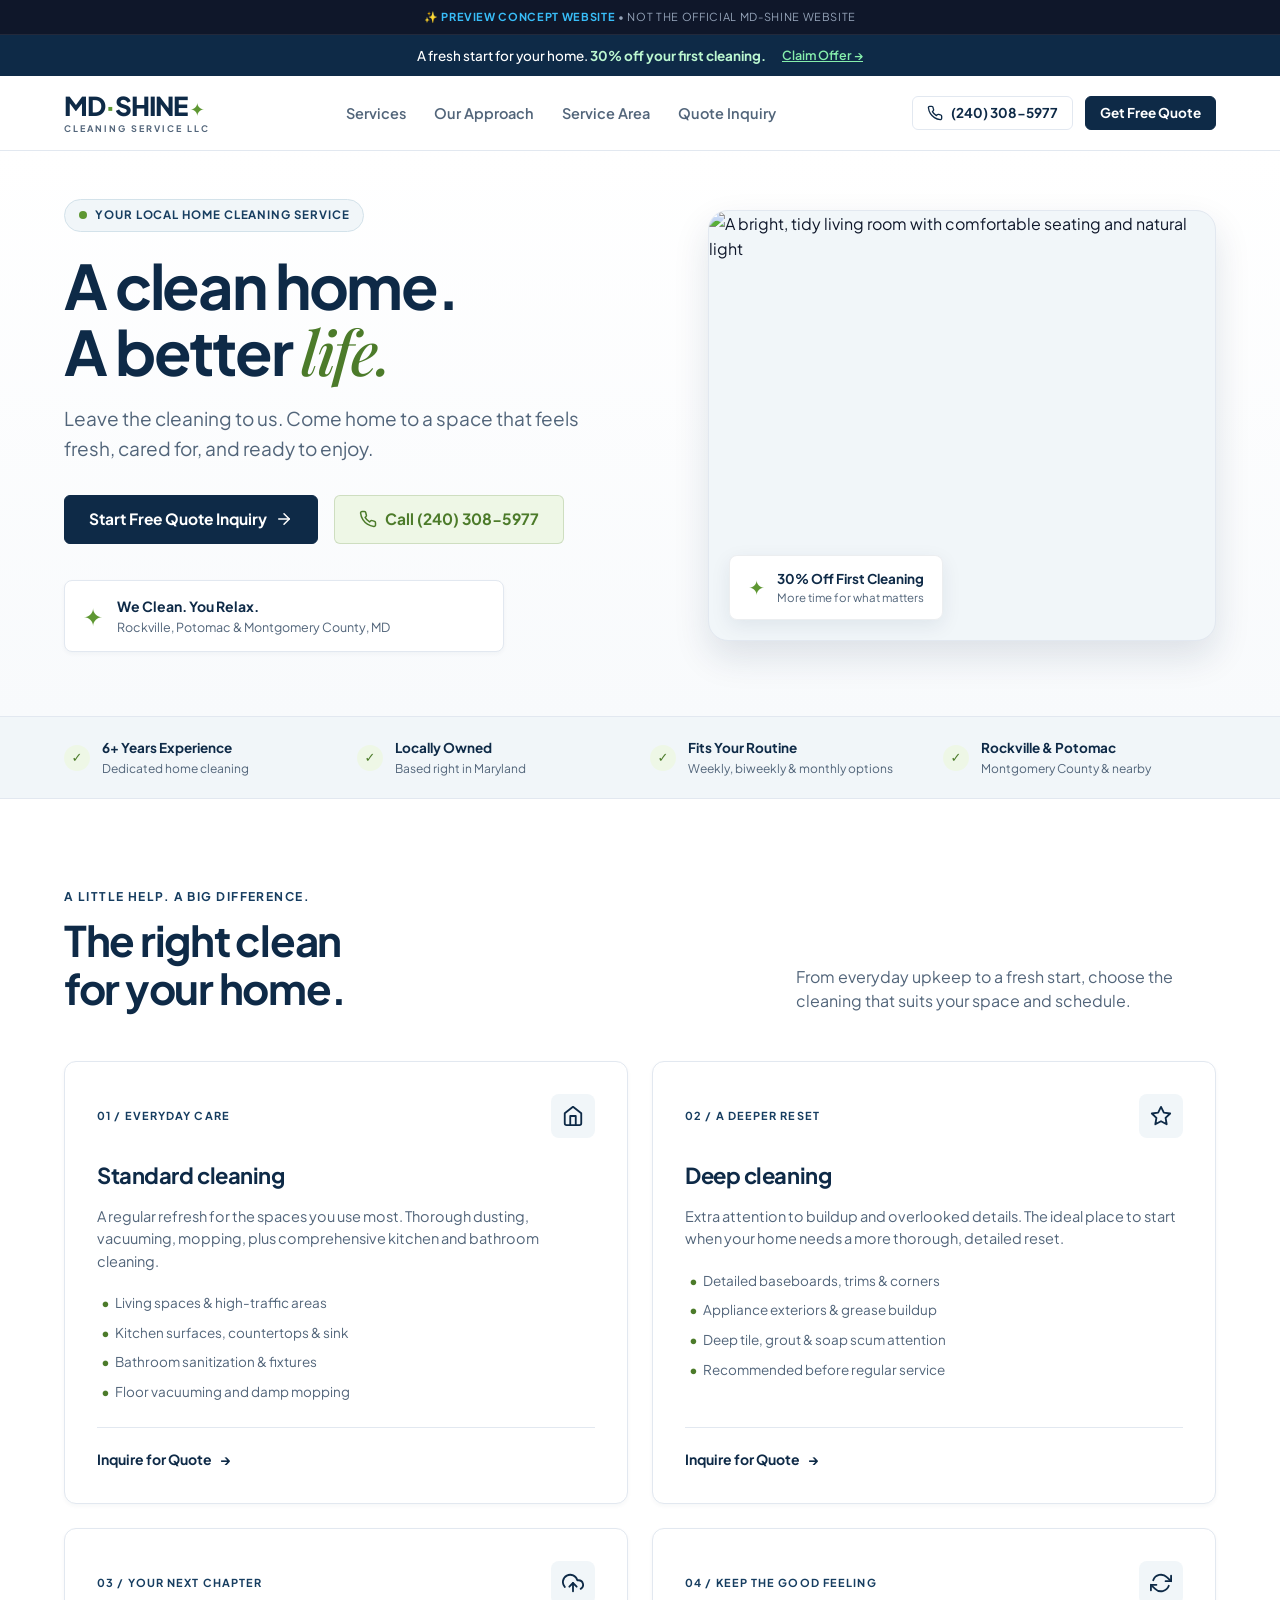
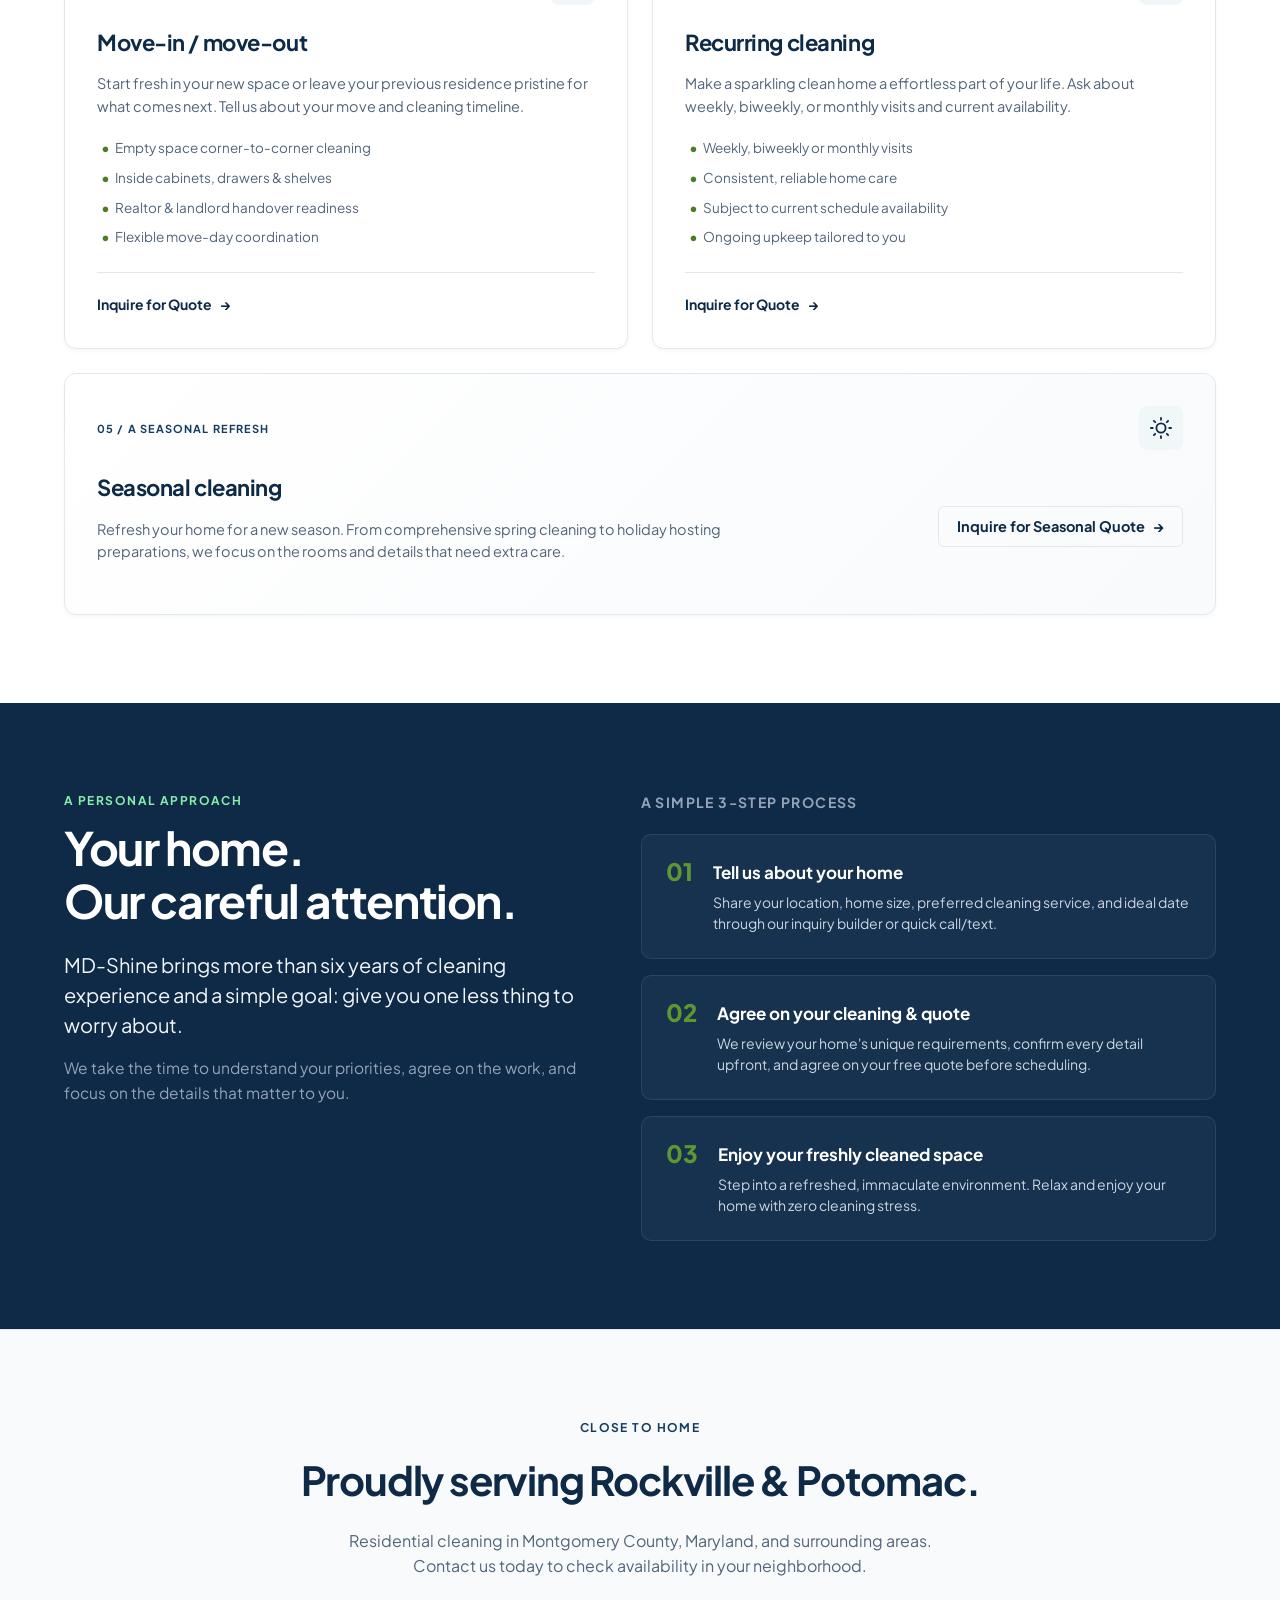
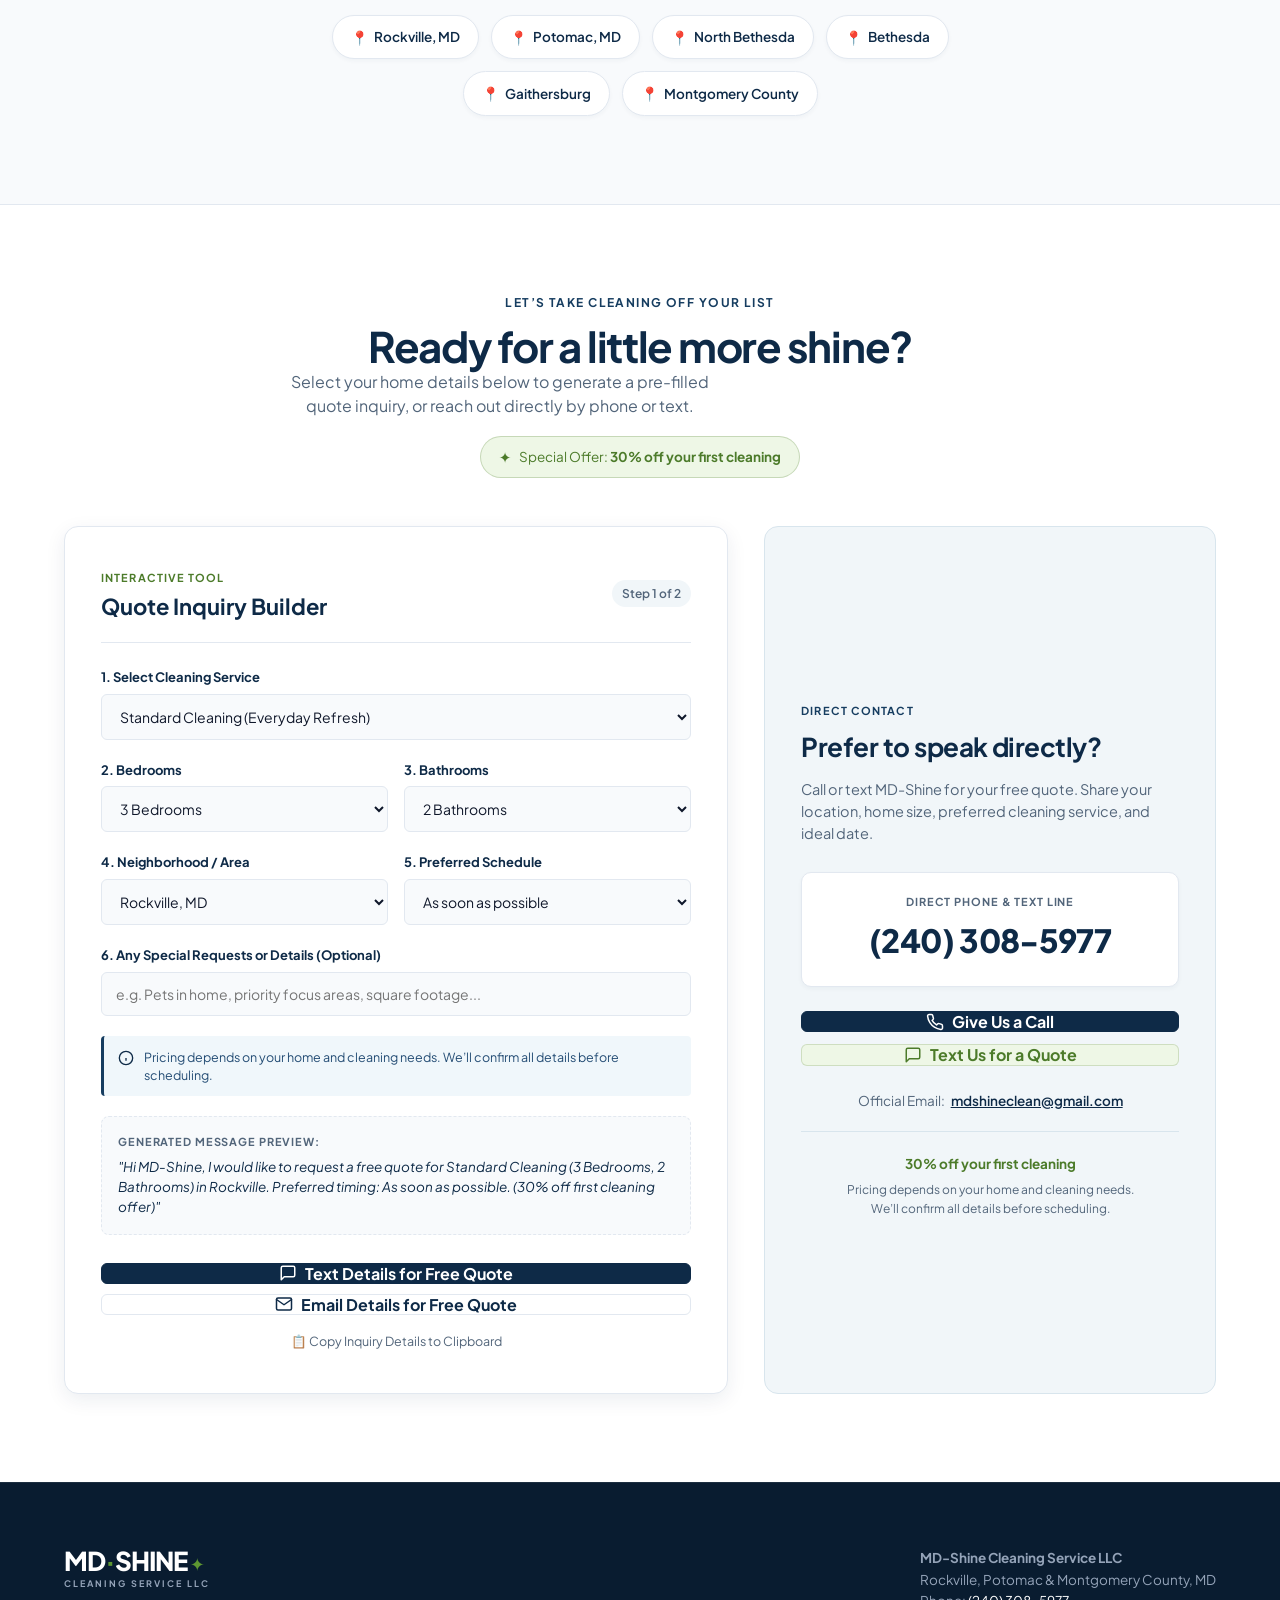
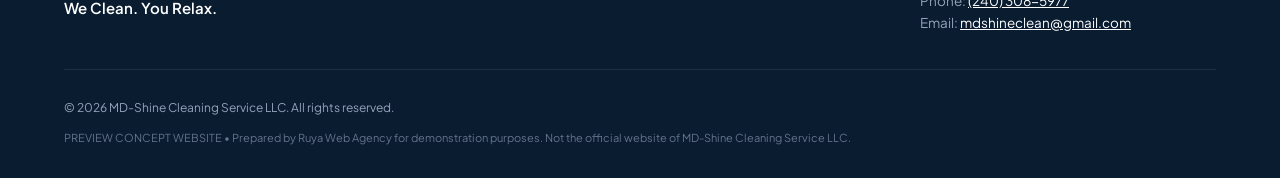
==== commit c9a15ed2: "fix(demo): enhance mobile drawer z-index and add close button" ====
--- a/md-shine-cleaning-service/index.html
+++ b/md-shine-cleaning-service/index.html
@@ -62,6 +62,10 @@
   <!-- Mobile Drawer Navigation -->
   <div class="mobile-drawer" id="mobile-drawer" aria-hidden="true">
     <div class="mobile-drawer-content">
+      <div class="mobile-drawer-header">
+        <span class="mobile-drawer-brand">Menu</span>
+        <button class="mobile-drawer-close" id="mobile-drawer-close" aria-label="Close menu">&times;</button>
+      </div>
       <nav class="mobile-nav" aria-label="Mobile Navigation">
         <a href="#services" class="mobile-nav-link">Services</a>
         <a href="#approach" class="mobile-nav-link">Our Approach</a>
--- a/md-shine-cleaning-service/styles.css
+++ b/md-shine-cleaning-service/styles.css
@@ -250,17 +250,18 @@
 /* Mobile Drawer */
 .mobile-drawer {
   position: fixed;
-  top: 110px;
+  top: 0;
   left: 0;
   right: 0;
   bottom: 0;
-  background: rgba(14, 42, 71, 0.4);
-  backdrop-filter: blur(8px);
-  z-index: 90;
+  background: rgba(14, 42, 71, 0.65);
+  backdrop-filter: blur(10px);
+  -webkit-backdrop-filter: blur(10px);
+  z-index: 300;
   opacity: 0;
   visibility: hidden;
   pointer-events: none;
-  transition: all var(--transition-smooth);
+  transition: opacity var(--transition-smooth), visibility var(--transition-smooth);
 }
 
 .mobile-drawer.active {
@@ -271,18 +272,47 @@
 
 .mobile-drawer-content {
   background: #ffffff;
-  padding: 24px;
+  padding: 28px 24px 32px;
   display: flex;
   flex-direction: column;
   gap: 24px;
   border-bottom: 1px solid var(--color-border);
   box-shadow: var(--shadow-lg);
+  max-height: 88vh;
+  overflow-y: auto;
   transform: translateY(-20px);
   transition: transform var(--transition-smooth);
 }
 
 .mobile-drawer.active .mobile-drawer-content {
   transform: translateY(0);
+}
+
+.mobile-drawer-header {
+  display: flex;
+  align-items: center;
+  justify-content: space-between;
+  padding-bottom: 14px;
+  border-bottom: 1px solid var(--color-border);
+}
+
+.mobile-drawer-brand {
+  font-size: 16px;
+  font-weight: 700;
+  color: var(--color-navy);
+  letter-spacing: -0.02em;
+}
+
+.mobile-drawer-close {
+  font-size: 28px;
+  line-height: 1;
+  color: var(--color-text-muted);
+  padding: 4px 8px;
+  border-radius: 4px;
+}
+
+.mobile-drawer-close:hover {
+  color: var(--color-navy);
 }
 
 .mobile-nav {
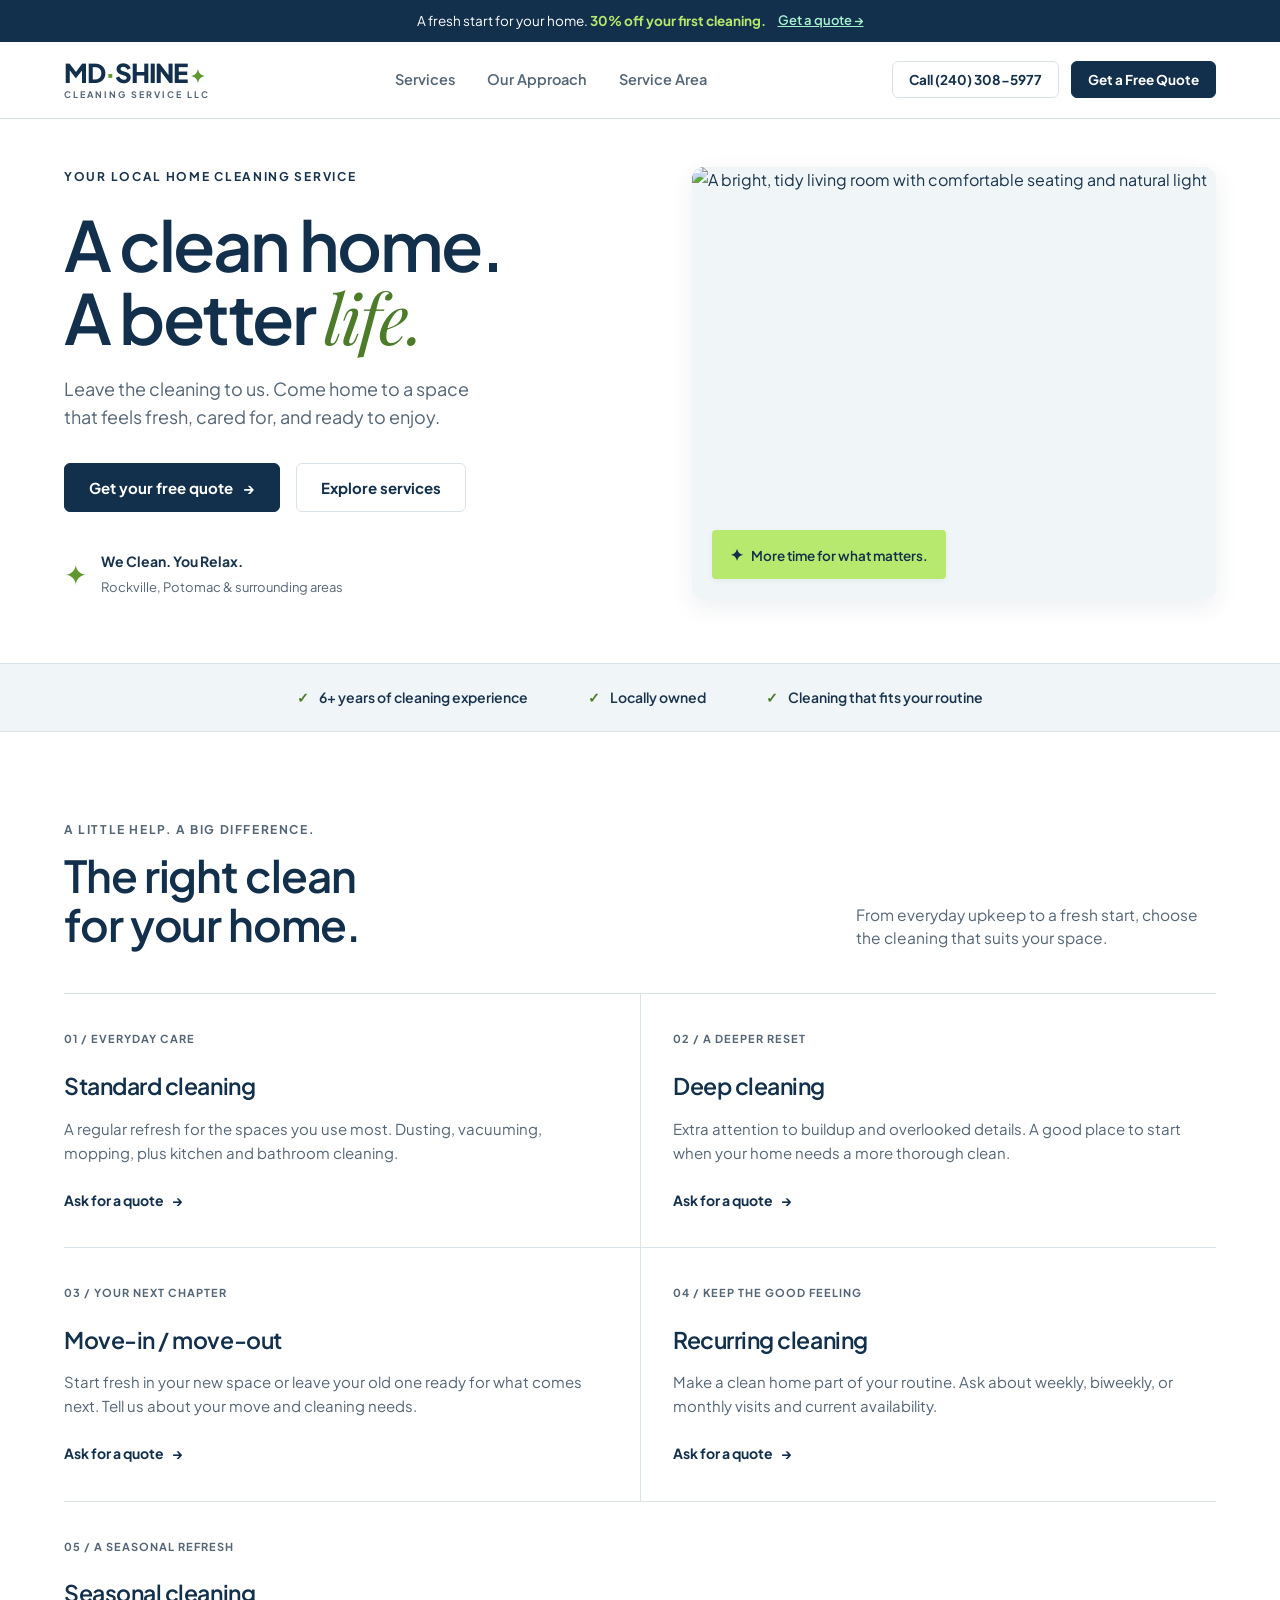
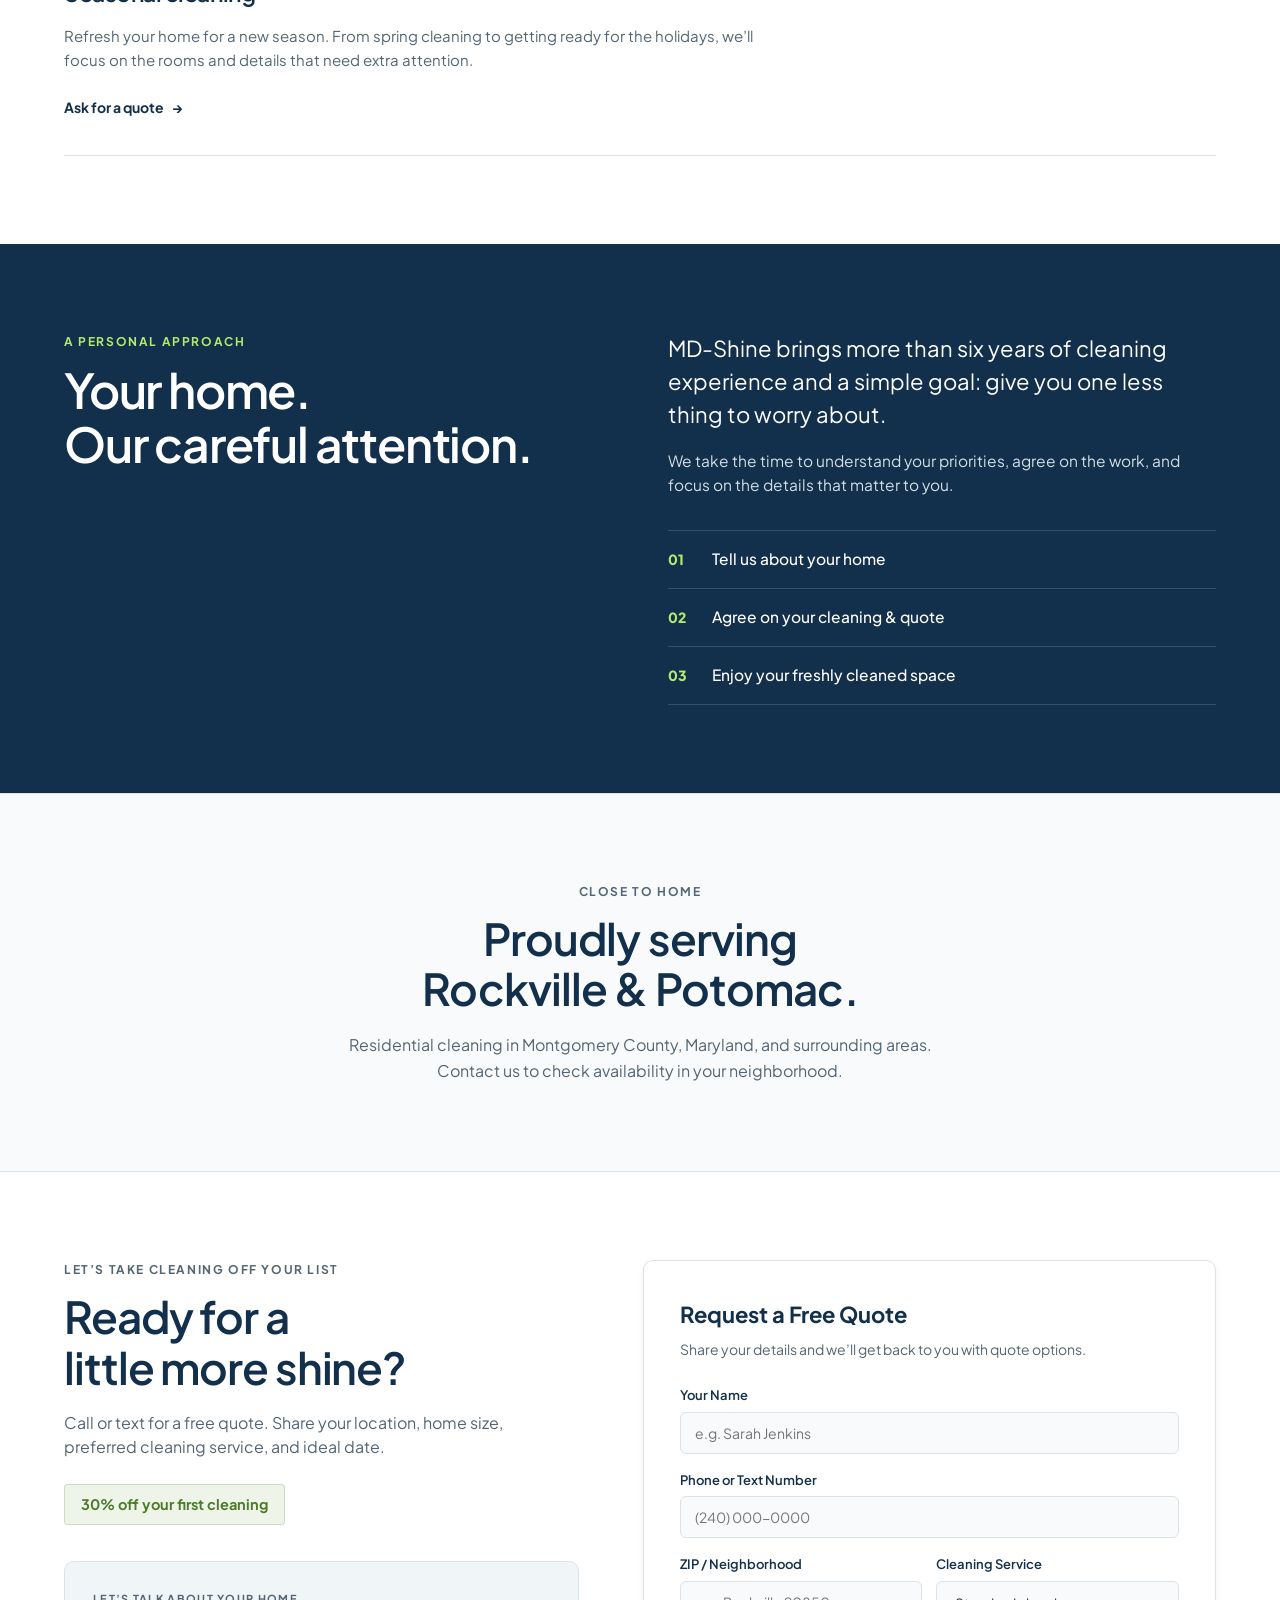
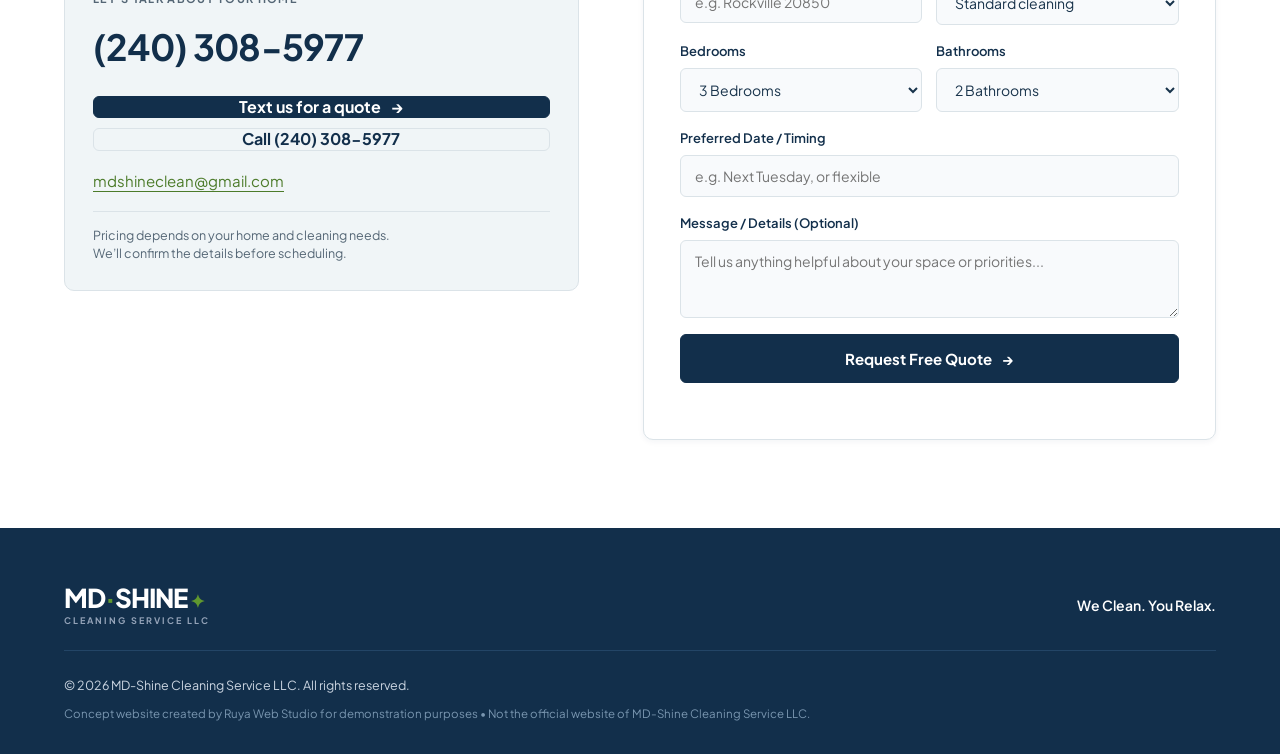
==== commit 54efd6ce: "refactor(demo): ground MD-Shine demo strictly in supplied source content without padding" ====
--- a/md-shine-cleaning-service/index.html
+++ b/md-shine-cleaning-service/index.html
@@ -4,28 +4,21 @@
   <meta charset="UTF-8">
   <meta name="viewport" content="width=device-width, initial-scale=1.0">
   <title>MD-Shine Cleaning Service LLC | Rockville & Potomac, MD</title>
-  <meta name="description" content="Residential cleaning in Rockville, Potomac and surrounding Montgomery County areas. Standard, deep, move-in/move-out, recurring and seasonal cleaning. Call or text (240) 308-5977 for a free quote.">
+  <meta name="description" content="Residential cleaning in Rockville, Potomac and surrounding Montgomery County areas. Standard, deep, move-in/move-out, recurring and seasonal cleaning.">
   <link rel="preconnect" href="https://fonts.googleapis.com">
   <link rel="preconnect" href="https://fonts.gstatic.com" crossorigin>
-  <link href="https://fonts.googleapis.com/css2?family=Plus+Jakarta+Sans:wght@400;500;600;700;800&family=Playfair+Display:ital,wght@0,500;0,600;1,400;1,600&display=swap" rel="stylesheet">
+  <link href="https://fonts.googleapis.com/css2?family=Plus+Jakarta+Sans:wght@400;500;600;700&family=Playfair+Display:ital,wght@0,500;1,400&display=swap" rel="stylesheet">
   <link rel="stylesheet" href="styles.css">
 </head>
 <body>
 
-  <!-- Demo Notice Banner -->
-  <div class="demo-notice-bar" role="region" aria-label="Demo Notice">
-    <div class="container demo-notice-content">
-      <span>✨ <strong>PREVIEW CONCEPT WEBSITE</strong> • NOT THE OFFICIAL MD-SHINE WEBSITE</span>
-    </div>
-  </div>
-
-  <!-- Offer Ribbon -->
-  <div class="promo-bar">
+  <!-- Top Announcement Bar -->
+  <aside class="promo-bar" aria-label="Special Offer">
     <div class="container promo-content">
       <span>A fresh start for your home. <strong>30% off your first cleaning.</strong></span>
-      <a href="#quote" class="promo-link">Claim Offer &rarr;</a>
+      <a href="#quote" class="promo-link">Get a quote &rarr;</a>
     </div>
-  </div>
+  </aside>
 
   <!-- Header / Navigation -->
   <header class="header" id="top-header">
@@ -39,17 +32,13 @@
         <a href="#services" class="nav-link">Services</a>
         <a href="#approach" class="nav-link">Our Approach</a>
         <a href="#area" class="nav-link">Service Area</a>
-        <a href="#quote" class="nav-link">Quote Inquiry</a>
       </nav>
 
       <div class="header-actions">
-        <a href="tel:+12403085977" class="btn btn-outline btn-sm header-phone-btn">
-          <svg class="icon" viewBox="0 0 24 24" width="16" height="16" fill="none" stroke="currentColor" stroke-width="2" stroke-linecap="round" stroke-linejoin="round" aria-hidden="true">
-            <path d="M22 16.92v3a2 2 0 0 1-2.18 2 19.79 19.79 0 0 1-8.63-3.07 19.5 19.5 0 0 1-6-6 19.79 19.79 0 0 1-3.07-8.67A2 2 0 0 1 4.11 2h3a2 2 0 0 1 2 1.72 12.84 12.84 0 0 0 .7 2.81 2 2 0 0 1-.45 2.11L8.09 9.91a16 16 0 0 0 6 6l1.27-1.27a2 2 0 0 1 2.11-.45 12.84 12.84 0 0 0 2.81.7A2 2 0 0 1 22 16.92z"></path>
-          </svg>
-          <span>(240) 308-5977</span>
+        <a href="tel:+12403085977" class="btn btn-outline btn-sm header-call-btn">
+          <span>Call (240) 308-5977</span>
         </a>
-        <a href="#quote" class="btn btn-primary btn-sm header-quote-btn">Get Free Quote</a>
+        <a href="#quote" class="btn btn-primary btn-sm">Get a Free Quote</a>
         <button class="mobile-menu-toggle" id="mobile-menu-toggle" aria-label="Toggle navigation menu" aria-expanded="false">
           <span class="hamburger-line"></span>
           <span class="hamburger-line"></span>
@@ -63,22 +52,19 @@
   <div class="mobile-drawer" id="mobile-drawer" aria-hidden="true">
     <div class="mobile-drawer-content">
       <div class="mobile-drawer-header">
-        <span class="mobile-drawer-brand">Menu</span>
+        <span class="mobile-drawer-title">Navigation</span>
         <button class="mobile-drawer-close" id="mobile-drawer-close" aria-label="Close menu">&times;</button>
       </div>
       <nav class="mobile-nav" aria-label="Mobile Navigation">
         <a href="#services" class="mobile-nav-link">Services</a>
         <a href="#approach" class="mobile-nav-link">Our Approach</a>
         <a href="#area" class="mobile-nav-link">Service Area</a>
-        <a href="#quote" class="mobile-nav-link">Quote Inquiry</a>
+        <a href="#quote" class="mobile-nav-link">Get a Quote</a>
       </nav>
       <div class="mobile-drawer-footer">
-        <div class="mobile-contact-card">
-          <p class="mobile-contact-title">Direct Contact</p>
-          <a href="tel:+12403085977" class="btn btn-primary btn-block mb-2">Call (240) 308-5977</a>
-          <a href="sms:+12403085977" class="btn btn-outline btn-block mb-2">Text for a Quote</a>
-          <a href="mailto:mdshineclean@gmail.com" class="mobile-email-link">mdshineclean@gmail.com</a>
-        </div>
+        <a href="tel:+12403085977" class="btn btn-primary btn-block mb-2">Call (240) 308-5977</a>
+        <a href="sms:+12403085977" class="btn btn-outline btn-block mb-2">Text for a Quote</a>
+        <a href="mailto:mdshineclean@gmail.com" class="mobile-drawer-email">mdshineclean@gmail.com</a>
       </div>
     </div>
   </div>
@@ -88,10 +74,7 @@
     <section class="hero-section">
       <div class="container hero-container">
         <div class="hero-copy">
-          <div class="badge-pill">
-            <span class="badge-dot"></span>
-            <span>YOUR LOCAL HOME CLEANING SERVICE</span>
-          </div>
+          <p class="hero-eyebrow">YOUR LOCAL HOME CLEANING SERVICE</p>
           <h1 class="hero-heading">
             A clean home.<br>A better <em>life.</em>
           </h1>
@@ -101,80 +84,51 @@
 
           <div class="hero-actions">
             <a href="#quote" class="btn btn-primary btn-lg">
-              <span>Start Free Quote Inquiry</span>
-              <svg class="icon-arrow" viewBox="0 0 24 24" width="18" height="18" fill="none" stroke="currentColor" stroke-width="2" stroke-linecap="round" stroke-linejoin="round" aria-hidden="true">
-                <line x1="5" y1="12" x2="19" y2="12"></line>
-                <polyline points="12 5 19 12 12 19"></polyline>
-              </svg>
-            </a>
-            <a href="tel:+12403085977" class="btn btn-secondary btn-lg">
-              <svg class="icon" viewBox="0 0 24 24" width="18" height="18" fill="none" stroke="currentColor" stroke-width="2" stroke-linecap="round" stroke-linejoin="round" aria-hidden="true">
-                <path d="M22 16.92v3a2 2 0 0 1-2.18 2 19.79 19.79 0 0 1-8.63-3.07 19.5 19.5 0 0 1-6-6 19.79 19.79 0 0 1-3.07-8.67A2 2 0 0 1 4.11 2h3a2 2 0 0 1 2 1.72 12.84 12.84 0 0 0 .7 2.81 2 2 0 0 1-.45 2.11L8.09 9.91a16 16 0 0 0 6 6l1.27-1.27a2 2 0 0 1 2.11-.45 12.84 12.84 0 0 0 2.81.7A2 2 0 0 1 22 16.92z"></path>
-              </svg>
-              <span>Call (240) 308-5977</span>
-            </a>
-          </div>
-
-          <!-- Verified Local Seal -->
-          <div class="hero-seal-card">
-            <div class="seal-sparkle" aria-hidden="true">✦</div>
-            <div class="seal-text">
+              <span>Get your free quote</span>
+              <span aria-hidden="true">&rarr;</span>
+            </a>
+            <a href="#services" class="btn btn-outline btn-lg">Explore services</a>
+          </div>
+
+          <div class="hero-note">
+            <span class="seal" aria-hidden="true">✦</span>
+            <div class="hero-note-text">
               <strong>We Clean. You Relax.</strong>
-              <span>Rockville, Potomac &amp; Montgomery County, MD</span>
+              <span>Rockville, Potomac &amp; surrounding areas</span>
             </div>
           </div>
         </div>
 
         <div class="hero-visual">
-          <div class="hero-image-wrapper">
+          <div class="hero-image-frame">
             <img 
               src="https://images.unsplash.com/photo-1722247482035-73d55ee3d258?auto=format&amp;fit=crop&amp;fm=jpg&amp;q=85&amp;w=2400" 
               alt="A bright, tidy living room with comfortable seating and natural light" 
               class="hero-img"
               loading="eager"
             >
-            <div class="hero-floating-card">
-              <div class="floating-badge-icon">✦</div>
-              <div class="floating-badge-text">
-                <strong>30% Off First Cleaning</strong>
-                <span>More time for what matters</span>
-              </div>
-            </div>
-          </div>
-        </div>
-      </div>
-    </section>
-
-    <!-- Verified Quick Facts Bar -->
-    <section class="trust-bar-section" aria-label="Verified Business Facts">
-      <div class="container trust-bar-grid">
-        <div class="trust-item">
-          <div class="trust-check">✓</div>
-          <div class="trust-item-text">
-            <strong>6+ Years Experience</strong>
-            <span>Dedicated home cleaning</span>
-          </div>
-        </div>
-        <div class="trust-item">
-          <div class="trust-check">✓</div>
-          <div class="trust-item-text">
-            <strong>Locally Owned</strong>
-            <span>Based right in Maryland</span>
-          </div>
-        </div>
-        <div class="trust-item">
-          <div class="trust-check">✓</div>
-          <div class="trust-item-text">
-            <strong>Fits Your Routine</strong>
-            <span>Weekly, biweekly &amp; monthly options</span>
-          </div>
-        </div>
-        <div class="trust-item">
-          <div class="trust-check">✓</div>
-          <div class="trust-item-text">
-            <strong>Rockville &amp; Potomac</strong>
-            <span>Montgomery County &amp; nearby</span>
-          </div>
+            <div class="hero-image-label">
+              <span aria-hidden="true">✦</span> More time for what matters.
+            </div>
+          </div>
+        </div>
+      </div>
+    </section>
+
+    <!-- Verified Business Facts Bar -->
+    <section class="benefits-bar" aria-label="Business overview">
+      <div class="container benefits-container">
+        <div class="benefit-item">
+          <span class="benefit-check" aria-hidden="true">✓</span>
+          <span>6+ years of cleaning experience</span>
+        </div>
+        <div class="benefit-item">
+          <span class="benefit-check" aria-hidden="true">✓</span>
+          <span>Locally owned</span>
+        </div>
+        <div class="benefit-item">
+          <span class="benefit-check" aria-hidden="true">✓</span>
+          <span>Cleaning that fits your routine</span>
         </div>
       </div>
     </section>
@@ -182,210 +136,113 @@
     <!-- Services Section -->
     <section class="section services-section" id="services">
       <div class="container">
-        <div class="section-header">
-          <div class="section-header-copy">
+        <div class="section-heading">
+          <div>
             <p class="section-eyebrow">A LITTLE HELP. A BIG DIFFERENCE.</p>
             <h2 class="section-title">The right clean<br>for your home.</h2>
           </div>
-          <p class="section-lead">
-            From everyday upkeep to a fresh start, choose the cleaning that suits your space and schedule.
+          <p class="section-sub">
+            From everyday upkeep to a fresh start, choose the cleaning that suits your space.
           </p>
         </div>
 
         <div class="services-grid">
-          <!-- Service 1: Standard Cleaning -->
-          <article class="service-card" data-service="Standard Cleaning">
-            <div class="service-card-top">
-              <span class="service-tag">01 / EVERYDAY CARE</span>
-              <div class="service-icon-wrap" aria-hidden="true">
-                <svg viewBox="0 0 24 24" width="22" height="22" fill="none" stroke="currentColor" stroke-width="2" stroke-linecap="round" stroke-linejoin="round">
-                  <path d="M3 9l9-7 9 7v11a2 2 0 0 1-2 2H5a2 2 0 0 1-2-2z"></path>
-                  <polyline points="9 22 9 12 15 12 15 22"></polyline>
-                </svg>
-              </div>
-            </div>
-            <h3 class="service-title">Standard cleaning</h3>
-            <p class="service-desc">
-              A regular refresh for the spaces you use most. Thorough dusting, vacuuming, mopping, plus comprehensive kitchen and bathroom cleaning.
-            </p>
-            <ul class="service-highlights">
-              <li>Living spaces &amp; high-traffic areas</li>
-              <li>Kitchen surfaces, countertops &amp; sink</li>
-              <li>Bathroom sanitization &amp; fixtures</li>
-              <li>Floor vacuuming and damp mopping</li>
-            </ul>
-            <div class="service-footer">
-              <a href="#quote" class="service-cta select-service-btn" data-select-service="Standard Cleaning">
-                <span>Inquire for Quote</span>
-                <span class="cta-arrow">&rarr;</span>
-              </a>
-            </div>
-          </article>
-
-          <!-- Service 2: Deep Cleaning -->
-          <article class="service-card" data-service="Deep Cleaning">
-            <div class="service-card-top">
-              <span class="service-tag">02 / A DEEPER RESET</span>
-              <div class="service-icon-wrap" aria-hidden="true">
-                <svg viewBox="0 0 24 24" width="22" height="22" fill="none" stroke="currentColor" stroke-width="2" stroke-linecap="round" stroke-linejoin="round">
-                  <polygon points="12 2 15.09 8.26 22 9.27 17 14.14 18.18 21.02 12 17.77 5.82 21.02 7 14.14 2 9.27 8.91 8.26 12 2"></polygon>
-                </svg>
-              </div>
-            </div>
-            <h3 class="service-title">Deep cleaning</h3>
-            <p class="service-desc">
-              Extra attention to buildup and overlooked details. The ideal place to start when your home needs a more thorough, detailed reset.
-            </p>
-            <ul class="service-highlights">
-              <li>Detailed baseboards, trims &amp; corners</li>
-              <li>Appliance exteriors &amp; grease buildup</li>
-              <li>Deep tile, grout &amp; soap scum attention</li>
-              <li>Recommended before regular service</li>
-            </ul>
-            <div class="service-footer">
-              <a href="#quote" class="service-cta select-service-btn" data-select-service="Deep Cleaning">
-                <span>Inquire for Quote</span>
-                <span class="cta-arrow">&rarr;</span>
-              </a>
-            </div>
-          </article>
-
-          <!-- Service 3: Move-In / Move-Out -->
-          <article class="service-card" data-service="Move-in / Move-out">
-            <div class="service-card-top">
-              <span class="service-tag">03 / YOUR NEXT CHAPTER</span>
-              <div class="service-icon-wrap" aria-hidden="true">
-                <svg viewBox="0 0 24 24" width="22" height="22" fill="none" stroke="currentColor" stroke-width="2" stroke-linecap="round" stroke-linejoin="round">
-                  <polyline points="16 16 12 12 8 16"></polyline>
-                  <line x1="12" y1="12" x2="12" y2="21"></line>
-                  <path d="M20.39 18.39A5 5 0 0 0 18 9h-1.26A8 8 0 1 0 3 16.3"></path>
-                </svg>
-              </div>
-            </div>
-            <h3 class="service-title">Move-in / move-out</h3>
-            <p class="service-desc">
-              Start fresh in your new space or leave your previous residence pristine for what comes next. Tell us about your move and cleaning timeline.
-            </p>
-            <ul class="service-highlights">
-              <li>Empty space corner-to-corner cleaning</li>
-              <li>Inside cabinets, drawers &amp; shelves</li>
-              <li>Realtor &amp; landlord handover readiness</li>
-              <li>Flexible move-day coordination</li>
-            </ul>
-            <div class="service-footer">
-              <a href="#quote" class="service-cta select-service-btn" data-select-service="Move-in / Move-out">
-                <span>Inquire for Quote</span>
-                <span class="cta-arrow">&rarr;</span>
-              </a>
-            </div>
-          </article>
-
-          <!-- Service 4: Recurring Cleaning -->
-          <article class="service-card" data-service="Recurring Cleaning">
-            <div class="service-card-top">
-              <span class="service-tag">04 / KEEP THE GOOD FEELING</span>
-              <div class="service-icon-wrap" aria-hidden="true">
-                <svg viewBox="0 0 24 24" width="22" height="22" fill="none" stroke="currentColor" stroke-width="2" stroke-linecap="round" stroke-linejoin="round">
-                  <polyline points="23 4 23 10 17 10"></polyline>
-                  <polyline points="1 20 1 14 7 14"></polyline>
-                  <path d="M3.51 9a9 9 0 0 1 14.85-3.36L23 10M1 14l4.64 4.36A9 9 0 0 0 20.49 15"></path>
-                </svg>
-              </div>
-            </div>
-            <h3 class="service-title">Recurring cleaning</h3>
-            <p class="service-desc">
-              Make a sparkling clean home a effortless part of your life. Ask about weekly, biweekly, or monthly visits and current availability.
-            </p>
-            <ul class="service-highlights">
-              <li>Weekly, biweekly or monthly visits</li>
-              <li>Consistent, reliable home care</li>
-              <li>Subject to current schedule availability</li>
-              <li>Ongoing upkeep tailored to you</li>
-            </ul>
-            <div class="service-footer">
-              <a href="#quote" class="service-cta select-service-btn" data-select-service="Recurring Cleaning">
-                <span>Inquire for Quote</span>
-                <span class="cta-arrow">&rarr;</span>
-              </a>
-            </div>
-          </article>
-
-          <!-- Service 5: Seasonal Cleaning (Span card) -->
-          <article class="service-card service-card-wide" data-service="Seasonal Cleaning">
-            <div class="service-card-top">
-              <span class="service-tag">05 / A SEASONAL REFRESH</span>
-              <div class="service-icon-wrap" aria-hidden="true">
-                <svg viewBox="0 0 24 24" width="22" height="22" fill="none" stroke="currentColor" stroke-width="2" stroke-linecap="round" stroke-linejoin="round">
-                  <circle cx="12" cy="12" r="5"></circle>
-                  <line x1="12" y1="1" x2="12" y2="3"></line>
-                  <line x1="12" y1="21" x2="12" y2="23"></line>
-                  <line x1="4.22" y1="4.22" x2="5.64" y2="5.64"></line>
-                  <line x1="18.36" y1="18.36" x2="19.78" y2="19.78"></line>
-                  <line x1="1" y1="12" x2="3" y2="12"></line>
-                  <line x1="21" y1="12" x2="23" y2="12"></line>
-                  <line x1="4.22" y1="19.78" x2="5.64" y2="18.36"></line>
-                  <line x1="18.36" y1="5.64" x2="19.78" y2="4.22"></line>
-                </svg>
-              </div>
-            </div>
-            <div class="wide-service-layout">
-              <div class="wide-service-text">
-                <h3 class="service-title">Seasonal cleaning</h3>
-                <p class="service-desc">
-                  Refresh your home for a new season. From comprehensive spring cleaning to holiday hosting preparations, we focus on the rooms and details that need extra care.
-                </p>
-              </div>
-              <div class="wide-service-action">
-                <a href="#quote" class="btn btn-outline btn-md select-service-btn" data-select-service="Seasonal Cleaning">
-                  <span>Inquire for Seasonal Quote</span>
-                  <span class="cta-arrow">&rarr;</span>
-                </a>
-              </div>
-            </div>
+          <!-- 01 / EVERYDAY CARE -->
+          <article class="service-card">
+            <span class="service-number">01 / EVERYDAY CARE</span>
+            <h3 class="service-name">Standard cleaning</h3>
+            <p class="service-text">
+              A regular refresh for the spaces you use most. Dusting, vacuuming, mopping, plus kitchen and bathroom cleaning.
+            </p>
+            <a href="#quote" class="service-action-link" data-service-select="Standard cleaning">
+              <span>Ask for a quote</span>
+              <span aria-hidden="true">&rarr;</span>
+            </a>
+          </article>
+
+          <!-- 02 / A DEEPER RESET -->
+          <article class="service-card">
+            <span class="service-number">02 / A DEEPER RESET</span>
+            <h3 class="service-name">Deep cleaning</h3>
+            <p class="service-text">
+              Extra attention to buildup and overlooked details. A good place to start when your home needs a more thorough clean.
+            </p>
+            <a href="#quote" class="service-action-link" data-service-select="Deep cleaning">
+              <span>Ask for a quote</span>
+              <span aria-hidden="true">&rarr;</span>
+            </a>
+          </article>
+
+          <!-- 03 / YOUR NEXT CHAPTER -->
+          <article class="service-card">
+            <span class="service-number">03 / YOUR NEXT CHAPTER</span>
+            <h3 class="service-name">Move-in / move-out</h3>
+            <p class="service-text">
+              Start fresh in your new space or leave your old one ready for what comes next. Tell us about your move and cleaning needs.
+            </p>
+            <a href="#quote" class="service-action-link" data-service-select="Move-in / move-out">
+              <span>Ask for a quote</span>
+              <span aria-hidden="true">&rarr;</span>
+            </a>
+          </article>
+
+          <!-- 04 / KEEP THE GOOD FEELING -->
+          <article class="service-card">
+            <span class="service-number">04 / KEEP THE GOOD FEELING</span>
+            <h3 class="service-name">Recurring cleaning</h3>
+            <p class="service-text">
+              Make a clean home part of your routine. Ask about weekly, biweekly, or monthly visits and current availability.
+            </p>
+            <a href="#quote" class="service-action-link" data-service-select="Recurring cleaning">
+              <span>Ask for a quote</span>
+              <span aria-hidden="true">&rarr;</span>
+            </a>
+          </article>
+
+          <!-- 05 / A SEASONAL REFRESH -->
+          <article class="service-card service-card-seasonal">
+            <span class="service-number">05 / A SEASONAL REFRESH</span>
+            <h3 class="service-name">Seasonal cleaning</h3>
+            <p class="service-text">
+              Refresh your home for a new season. From spring cleaning to getting ready for the holidays, we’ll focus on the rooms and details that need extra attention.
+            </p>
+            <a href="#quote" class="service-action-link" data-service-select="Seasonal cleaning">
+              <span>Ask for a quote</span>
+              <span aria-hidden="true">&rarr;</span>
+            </a>
           </article>
         </div>
       </div>
     </section>
 
     <!-- Our Approach Section -->
-    <section class="section approach-section" id="approach">
-      <div class="container approach-container">
-        <div class="approach-intro">
-          <p class="section-eyebrow text-accent">A PERSONAL APPROACH</p>
-          <h2 class="approach-heading">Your home.<br>Our careful attention.</h2>
-          <p class="approach-large-copy">
+    <section class="section about-section" id="approach">
+      <div class="container about-container">
+        <div class="about-header">
+          <p class="section-eyebrow text-green">A PERSONAL APPROACH</p>
+          <h2 class="about-title">Your home.<br>Our careful attention.</h2>
+        </div>
+
+        <div class="about-content">
+          <p class="about-large-copy">
             MD-Shine brings more than six years of cleaning experience and a simple goal: give you one less thing to worry about.
           </p>
-          <p class="approach-body">
+          <p class="about-secondary-copy">
             We take the time to understand your priorities, agree on the work, and focus on the details that matter to you.
           </p>
-        </div>
-
-        <div class="approach-steps-wrapper">
-          <h3 class="steps-subheading">A Simple 3-Step Process</h3>
-          <div class="steps-grid">
-            <div class="step-card">
-              <div class="step-number">01</div>
-              <div class="step-details">
-                <h4>Tell us about your home</h4>
-                <p>Share your location, home size, preferred cleaning service, and ideal date through our inquiry builder or quick call/text.</p>
-              </div>
-            </div>
-
-            <div class="step-card">
-              <div class="step-number">02</div>
-              <div class="step-details">
-                <h4>Agree on your cleaning &amp; quote</h4>
-                <p>We review your home's unique requirements, confirm every detail upfront, and agree on your free quote before scheduling.</p>
-              </div>
-            </div>
-
-            <div class="step-card">
-              <div class="step-number">03</div>
-              <div class="step-details">
-                <h4>Enjoy your freshly cleaned space</h4>
-                <p>Step into a refreshed, immaculate environment. Relax and enjoy your home with zero cleaning stress.</p>
-              </div>
+
+          <div class="steps-list">
+            <div class="step-item">
+              <span class="step-num">01</span>
+              <span class="step-label">Tell us about your home</span>
+            </div>
+            <div class="step-item">
+              <span class="step-num">02</span>
+              <span class="step-label">Agree on your cleaning &amp; quote</span>
+            </div>
+            <div class="step-item">
+              <span class="step-num">03</span>
+              <span class="step-label">Enjoy your freshly cleaned space</span>
             </div>
           </div>
         </div>
@@ -393,70 +250,86 @@
     </section>
 
     <!-- Service Area Section -->
-    <section class="section service-area-section" id="area">
+    <section class="section area-section" id="area">
       <div class="container area-container">
         <p class="section-eyebrow">CLOSE TO HOME</p>
-        <h2 class="area-title">Proudly serving Rockville &amp; Potomac.</h2>
-        <p class="area-desc">
+        <h2 class="area-title">Proudly serving<br>Rockville &amp; Potomac.</h2>
+        <p class="area-copy">
           Residential cleaning in Montgomery County, Maryland, and surrounding areas.<br>
-          Contact us today to check availability in your neighborhood.
+          Contact us to check availability in your neighborhood.
         </p>
-
-        <div class="area-tags-grid" aria-label="Key Service Areas">
-          <div class="area-tag"><span class="tag-pin">📍</span> Rockville, MD</div>
-          <div class="area-tag"><span class="tag-pin">📍</span> Potomac, MD</div>
-          <div class="area-tag"><span class="tag-pin">📍</span> North Bethesda</div>
-          <div class="area-tag"><span class="tag-pin">📍</span> Bethesda</div>
-          <div class="area-tag"><span class="tag-pin">📍</span> Gaithersburg</div>
-          <div class="area-tag"><span class="tag-pin">📍</span> Montgomery County</div>
-        </div>
-      </div>
-    </section>
-
-    <!-- Quote Inquiry Builder & Direct Contact Section -->
-    <section class="section quote-section" id="quote">
-      <div class="container">
-        <div class="quote-header text-center">
+      </div>
+    </section>
+
+    <!-- Contact & Quote Form Section -->
+    <section class="section contact-section" id="quote">
+      <div class="container contact-container">
+        <!-- Left: Context & Direct Contact Details -->
+        <div class="contact-info-col">
           <p class="section-eyebrow">LET’S TAKE CLEANING OFF YOUR LIST</p>
-          <h2 class="section-title">Ready for a little more shine?</h2>
-          <p class="section-lead">
-            Select your home details below to generate a pre-filled quote inquiry, or reach out directly by phone or text.
-          </p>
-          <div class="offer-pill-badge">
-            <span class="sparkle">✦</span>
-            <span>Special Offer: <strong>30% off your first cleaning</strong></span>
-          </div>
-        </div>
-
-        <div class="quote-split-grid">
-          <!-- Interactive Quote Inquiry Builder (No calculated price) -->
-          <div class="inquiry-card">
-            <div class="inquiry-header">
-              <div class="inquiry-title-wrap">
-                <span class="inquiry-kicker">Interactive Tool</span>
-                <h3 class="inquiry-heading">Quote Inquiry Builder</h3>
-              </div>
-              <span class="step-indicator">Step 1 of 2</span>
-            </div>
-
-            <form id="inquiry-form" class="inquiry-form" onsubmit="return false;">
-              <!-- Field 1: Service Type -->
+          <h2 class="contact-title">Ready for a<br>little more shine?</h2>
+          <p class="contact-desc">
+            Call or text for a free quote. Share your location, home size, preferred cleaning service, and ideal date.
+          </p>
+          <div class="discount-callout">
+            <span>30% off your first cleaning</span>
+          </div>
+
+          <div class="direct-channels-block">
+            <p class="channels-kicker">LET’S TALK ABOUT YOUR HOME</p>
+            <a class="phone-link" href="tel:+12403085977">(240) 308-5977</a>
+            
+            <div class="contact-action-buttons">
+              <a class="btn btn-primary" href="sms:+12403085977">Text us for a quote <span aria-hidden="true">&rarr;</span></a>
+              <a class="btn btn-outline" href="tel:+12403085977">Call (240) 308-5977</a>
+            </div>
+
+            <a class="email-link" href="mailto:mdshineclean@gmail.com">mdshineclean@gmail.com</a>
+
+            <div class="pricing-statement">
+              <small>Pricing depends on your home and cleaning needs.<br>We’ll confirm the details before scheduling.</small>
+            </div>
+          </div>
+        </div>
+
+        <!-- Right: Simple, Pragmatic Quote Request Form -->
+        <div class="quote-form-col">
+          <div class="form-wrapper">
+            <h3 class="form-heading">Request a Free Quote</h3>
+            <p class="form-sub">Share your details and we’ll get back to you with quote options.</p>
+
+            <form id="quote-request-form" class="quote-form">
               <div class="form-group">
-                <label class="form-label" for="inquiry-service">1. Select Cleaning Service</label>
-                <select id="inquiry-service" class="form-select" required>
-                  <option value="Standard Cleaning">Standard Cleaning (Everyday Refresh)</option>
-                  <option value="Deep Cleaning">Deep Cleaning (Thorough Reset)</option>
-                  <option value="Move-in / Move-out">Move-in / Move-out</option>
-                  <option value="Recurring Cleaning">Recurring Cleaning (Weekly / Biweekly / Monthly)</option>
-                  <option value="Seasonal Cleaning">Seasonal Cleaning (Spring / Holiday)</option>
-                </select>
-              </div>
-
-              <!-- Field 2: Home Size -->
+                <label for="client-name" class="form-label">Your Name</label>
+                <input type="text" id="client-name" class="form-input" placeholder="e.g. Sarah Jenkins" required>
+              </div>
+
+              <div class="form-group">
+                <label for="client-phone" class="form-label">Phone or Text Number</label>
+                <input type="tel" id="client-phone" class="form-input" placeholder="(240) 000-0000" required>
+              </div>
+
               <div class="form-row-2">
                 <div class="form-group">
-                  <label class="form-label" for="inquiry-bedrooms">2. Bedrooms</label>
-                  <select id="inquiry-bedrooms" class="form-select">
+                  <label for="client-area" class="form-label">ZIP / Neighborhood</label>
+                  <input type="text" id="client-area" class="form-input" placeholder="e.g. Rockville 20850">
+                </div>
+                <div class="form-group">
+                  <label for="cleaning-service" class="form-label">Cleaning Service</label>
+                  <select id="cleaning-service" class="form-select">
+                    <option value="Standard cleaning">Standard cleaning</option>
+                    <option value="Deep cleaning">Deep cleaning</option>
+                    <option value="Move-in / move-out">Move-in / move-out</option>
+                    <option value="Recurring cleaning">Recurring cleaning</option>
+                    <option value="Seasonal cleaning">Seasonal cleaning</option>
+                  </select>
+                </div>
+              </div>
+
+              <div class="form-row-2">
+                <div class="form-group">
+                  <label for="home-bedrooms" class="form-label">Bedrooms</label>
+                  <select id="home-bedrooms" class="form-select">
                     <option value="1 Bedroom">1 Bedroom</option>
                     <option value="2 Bedrooms">2 Bedrooms</option>
                     <option value="3 Bedrooms" selected>3 Bedrooms</option>
@@ -465,8 +338,8 @@
                   </select>
                 </div>
                 <div class="form-group">
-                  <label class="form-label" for="inquiry-bathrooms">3. Bathrooms</label>
-                  <select id="inquiry-bathrooms" class="form-select">
+                  <label for="home-bathrooms" class="form-label">Bathrooms</label>
+                  <select id="home-bathrooms" class="form-select">
                     <option value="1 Bathroom">1 Bathroom</option>
                     <option value="2 Bathrooms" selected>2 Bathrooms</option>
                     <option value="2.5 Bathrooms">2.5 Bathrooms</option>
@@ -476,167 +349,44 @@
                 </div>
               </div>
 
-              <!-- Field 3: Location & Timing -->
-              <div class="form-row-2">
-                <div class="form-group">
-                  <label class="form-label" for="inquiry-location">4. Neighborhood / Area</label>
-                  <select id="inquiry-location" class="form-select">
-                    <option value="Rockville">Rockville, MD</option>
-                    <option value="Potomac">Potomac, MD</option>
-                    <option value="Bethesda / North Bethesda">Bethesda / North Bethesda</option>
-                    <option value="Gaithersburg">Gaithersburg, MD</option>
-                    <option value="Other Montgomery County">Other Montgomery County Area</option>
-                  </select>
-                </div>
-                <div class="form-group">
-                  <label class="form-label" for="inquiry-date">5. Preferred Schedule</label>
-                  <select id="inquiry-date" class="form-select">
-                    <option value="As soon as possible">As soon as possible</option>
-                    <option value="This coming week">This coming week</option>
-                    <option value="Next week">Next week</option>
-                    <option value="Flexible / Just checking availability">Flexible / Checking availability</option>
-                  </select>
-                </div>
-              </div>
-
-              <!-- Field 4: Optional Notes -->
               <div class="form-group">
-                <label class="form-label" for="inquiry-notes">6. Any Special Requests or Details (Optional)</label>
-                <input type="text" id="inquiry-notes" class="form-input" placeholder="e.g. Pets in home, priority focus areas, square footage...">
-              </div>
-
-              <!-- Factual Invariant Notice (No calculated price) -->
-              <div class="pricing-policy-notice">
-                <svg class="notice-icon" viewBox="0 0 24 24" width="16" height="16" fill="none" stroke="currentColor" stroke-width="2" aria-hidden="true">
-                  <circle cx="12" cy="12" r="10"></circle>
-                  <line x1="12" y1="16" x2="12" y2="12"></line>
-                  <line x1="12" y1="8" x2="12.01" y2="8"></line>
-                </svg>
-                <span>Pricing depends on your home and cleaning needs. We’ll confirm all details before scheduling.</span>
-              </div>
-
-              <!-- Live Inquiry Summary Preview -->
-              <div class="inquiry-preview-box">
-                <p class="preview-label">Generated Message Preview:</p>
-                <p id="inquiry-summary-text" class="preview-text">
-                  "Hi MD-Shine, I'd like to request a free quote for Standard Cleaning (3 Beds, 2 Baths) in Rockville. Preferred timing: As soon as possible. (30% first-clean promo)"
-                </p>
-              </div>
-
-              <!-- Action CTAs -->
-              <div class="inquiry-actions-group">
-                <a id="btn-send-sms" href="sms:+12403085977" class="btn btn-primary btn-block">
-                  <svg class="icon" viewBox="0 0 24 24" width="18" height="18" fill="none" stroke="currentColor" stroke-width="2" stroke-linecap="round" stroke-linejoin="round" aria-hidden="true">
-                    <path d="M21 15a2 2 0 0 1-2 2H7l-4 4V5a2 2 0 0 1 2-2h14a2 2 0 0 1 2 2z"></path>
-                  </svg>
-                  <span>Text Details for Free Quote</span>
-                </a>
-                <a id="btn-send-email" href="mailto:mdshineclean@gmail.com" class="btn btn-outline btn-block">
-                  <svg class="icon" viewBox="0 0 24 24" width="18" height="18" fill="none" stroke="currentColor" stroke-width="2" stroke-linecap="round" stroke-linejoin="round" aria-hidden="true">
-                    <path d="M4 4h16c1.1 0 2 .9 2 2v12c0 1.1-.9 2-2 2H4c-1.1 0-2-.9-2-2V6c0-1.1.9-2 2-2z"></path>
-                    <polyline points="22,6 12,13 2,6"></polyline>
-                  </svg>
-                  <span>Email Details for Free Quote</span>
-                </a>
-                <button type="button" id="btn-copy-inquiry" class="btn-text-copy">
-                  <span id="copy-status-text">📋 Copy Inquiry Details to Clipboard</span>
-                </button>
-              </div>
+                <label for="preferred-date" class="form-label">Preferred Date / Timing</label>
+                <input type="text" id="preferred-date" class="form-input" placeholder="e.g. Next Tuesday, or flexible">
+              </div>
+
+              <div class="form-group">
+                <label for="client-notes" class="form-label">Message / Details (Optional)</label>
+                <textarea id="client-notes" class="form-textarea" rows="3" placeholder="Tell us anything helpful about your space or priorities..."></textarea>
+              </div>
+
+              <button type="submit" class="btn btn-primary btn-block btn-lg">
+                <span>Request Free Quote</span>
+                <span aria-hidden="true">&rarr;</span>
+              </button>
+
+              <div id="form-feedback" class="form-feedback" aria-live="polite"></div>
             </form>
           </div>
-
-          <!-- Direct Contact & Phone Card -->
-          <div class="direct-contact-card">
-            <div class="direct-contact-content">
-              <span class="direct-kicker">DIRECT CONTACT</span>
-              <h3 class="direct-heading">Prefer to speak directly?</h3>
-              <p class="direct-sub">
-                Call or text MD-Shine for your free quote. Share your location, home size, preferred cleaning service, and ideal date.
-              </p>
-
-              <div class="phone-callout-box">
-                <span class="phone-label">Direct Phone &amp; Text Line</span>
-                <a href="tel:+12403085977" class="phone-number-link">(240) 308-5977</a>
-              </div>
-
-              <div class="direct-buttons-stack">
-                <a href="tel:+12403085977" class="btn btn-primary btn-block">
-                  <svg class="icon" viewBox="0 0 24 24" width="18" height="18" fill="none" stroke="currentColor" stroke-width="2" stroke-linecap="round" stroke-linejoin="round" aria-hidden="true">
-                    <path d="M22 16.92v3a2 2 0 0 1-2.18 2 19.79 19.79 0 0 1-8.63-3.07 19.5 19.5 0 0 1-6-6 19.79 19.79 0 0 1-3.07-8.67A2 2 0 0 1 4.11 2h3a2 2 0 0 1 2 1.72 12.84 12.84 0 0 0 .7 2.81 2 2 0 0 1-.45 2.11L8.09 9.91a16 16 0 0 0 6 6l1.27-1.27a2 2 0 0 1 2.11-.45 12.84 12.84 0 0 0 2.81.7A2 2 0 0 1 22 16.92z"></path>
-                  </svg>
-                  <span>Give Us a Call</span>
-                </a>
-                <a href="sms:+12403085977" class="btn btn-secondary btn-block">
-                  <svg class="icon" viewBox="0 0 24 24" width="18" height="18" fill="none" stroke="currentColor" stroke-width="2" stroke-linecap="round" stroke-linejoin="round" aria-hidden="true">
-                    <path d="M21 15a2 2 0 0 1-2 2H7l-4 4V5a2 2 0 0 1 2-2h14a2 2 0 0 1 2 2z"></path>
-                  </svg>
-                  <span>Text Us for a Quote</span>
-                </a>
-              </div>
-
-              <div class="direct-email-row">
-                <span class="email-label">Official Email:</span>
-                <a href="mailto:mdshineclean@gmail.com" class="direct-email-link">mdshineclean@gmail.com</a>
-              </div>
-
-              <div class="direct-guarantee-note">
-                <p><strong>30% off your first cleaning</strong></p>
-                <small>Pricing depends on your home and cleaning needs.<br>We’ll confirm all details before scheduling.</small>
-              </div>
-            </div>
-          </div>
         </div>
       </div>
     </section>
   </main>
-
-  <!-- Sticky Mobile Quick Action Bar -->
-  <aside class="sticky-mobile-bar" aria-label="Quick Actions">
-    <div class="mobile-bar-actions">
-      <a href="tel:+12403085977" class="mobile-action-btn">
-        <svg viewBox="0 0 24 24" width="18" height="18" fill="none" stroke="currentColor" stroke-width="2" aria-hidden="true">
-          <path d="M22 16.92v3a2 2 0 0 1-2.18 2 19.79 19.79 0 0 1-8.63-3.07 19.5 19.5 0 0 1-6-6 19.79 19.79 0 0 1-3.07-8.67A2 2 0 0 1 4.11 2h3a2 2 0 0 1 2 1.72 12.84 12.84 0 0 0 .7 2.81 2 2 0 0 1-.45 2.11L8.09 9.91a16 16 0 0 0 6 6l1.27-1.27a2 2 0 0 1 2.11-.45 12.84 12.84 0 0 0 2.81.7A2 2 0 0 1 22 16.92z"></path>
-        </svg>
-        <span>Call</span>
-      </a>
-      <a href="sms:+12403085977" class="mobile-action-btn">
-        <svg viewBox="0 0 24 24" width="18" height="18" fill="none" stroke="currentColor" stroke-width="2" aria-hidden="true">
-          <path d="M21 15a2 2 0 0 1-2 2H7l-4 4V5a2 2 0 0 1 2-2h14a2 2 0 0 1 2 2z"></path>
-        </svg>
-        <span>Text</span>
-      </a>
-      <a href="#quote" class="mobile-action-btn mobile-action-primary">
-        <svg viewBox="0 0 24 24" width="18" height="18" fill="none" stroke="currentColor" stroke-width="2" aria-hidden="true">
-          <polygon points="12 2 15.09 8.26 22 9.27 17 14.14 18.18 21.02 12 17.77 5.82 21.02 7 14.14 2 9.27 8.91 8.26 12 2"></polygon>
-        </svg>
-        <span>Quote Inquiry</span>
-      </a>
-    </div>
-  </aside>
 
   <!-- Footer -->
   <footer class="footer">
     <div class="container footer-container">
-      <div class="footer-top">
-        <div class="footer-brand">
-          <a href="#" class="brand brand-light" aria-label="MD-Shine Cleaning Service LLC">
-            <span class="brand-title">MD<span class="brand-dot">·</span>SHINE<span class="brand-spark">✦</span></span>
-            <span class="brand-sub">CLEANING SERVICE LLC</span>
-          </a>
-          <p class="footer-tagline">We Clean. You Relax.</p>
-        </div>
-        <div class="footer-contact-summary">
-          <p><strong>MD-Shine Cleaning Service LLC</strong></p>
-          <p>Rockville, Potomac &amp; Montgomery County, MD</p>
-          <p>Phone: <a href="tel:+12403085977">(240) 308-5977</a></p>
-          <p>Email: <a href="mailto:mdshineclean@gmail.com">mdshineclean@gmail.com</a></p>
-        </div>
-      </div>
-
-      <div class="footer-bottom">
+      <div class="footer-brand-row">
+        <div class="brand brand-light">
+          <span class="brand-title">MD<span class="brand-dot">·</span>SHINE<span class="brand-spark">✦</span></span>
+          <span class="brand-sub">CLEANING SERVICE LLC</span>
+        </div>
+        <p class="footer-tagline">We Clean. You Relax.</p>
+      </div>
+
+      <div class="footer-legal-row">
         <p class="copyright">&copy; 2026 MD-Shine Cleaning Service LLC. All rights reserved.</p>
-        <p class="footer-demo-disclaimer">
-          PREVIEW CONCEPT WEBSITE • Prepared by Ruya Web Agency for demonstration purposes. Not the official website of MD-Shine Cleaning Service LLC.
+        <p class="footer-disclosure">
+          Concept website created by Ruya Web Studio for demonstration purposes • Not the official website of MD-Shine Cleaning Service LLC.
         </p>
       </div>
     </div>
--- a/md-shine-cleaning-service/styles.css
+++ b/md-shine-cleaning-service/styles.css
@@ -1,45 +1,32 @@
 /* ==========================================================================
-   MD-SHINE CLEANING SERVICE LLC — RUYA REDESIGN DEMO
-   Design Foundation: Ruya High-End Service & Warm Modern Architecture
+   MD-SHINE CLEANING SERVICE LLC — RUYA REDESIGN
+   Aesthetic: Restrained, Modern, Premium Local Service
+   Strict Content Grounding & Provenance
    ========================================================================== */
 
 :root {
-  /* Color Palette */
-  --color-navy: #0e2a47;
-  --color-navy-dark: #091c30;
-  --color-navy-light: #163d60;
-  --color-navy-soft: #234c74;
+  --navy: #122f4b;
+  --navy-dark: #0a1c2e;
+  --navy-light: #183e63;
+  --green: #4c7b2a;
+  --green-bright: #60982f;
+  --green-soft: #eef5e8;
+  --green-accent: #b6e96e;
   
-  --color-green-primary: #4c7b2a;
-  --color-green-vibrant: #5e9732;
-  --color-green-light: #eef7e6;
-  --color-green-glow: rgba(94, 151, 50, 0.15);
-  
-  --color-bg-main: #ffffff;
-  --color-bg-subtle: #f8fafc;
-  --color-bg-tint: #f1f6f9;
-  --color-card-surface: #ffffff;
-  
-  --color-text-main: #0f172a;
-  --color-text-muted: #52657a;
-  --color-text-light: #e2e8f0;
-  
-  --color-border: #e2e8f0;
-  --color-border-hover: #cbd5e1;
-
-  /* Typography */
-  --font-sans: 'Plus Jakarta Sans', system-ui, -apple-system, BlinkMacSystemFont, 'Segoe UI', Roboto, sans-serif;
+  --ink: #18334b;
+  --muted: #546675;
+  --line: #dbe3e8;
+  --line-subtle: #edf2f5;
+  --bg-subtle: #f8fafc;
+  --bg-tint: #f0f5f7;
+
+  --font-sans: 'Plus Jakarta Sans', -apple-system, BlinkMacSystemFont, 'Segoe UI', Roboto, sans-serif;
   --font-serif: 'Playfair Display', Georgia, serif;
 
-  /* Transitions & Shadows */
-  --transition-fast: 0.18s cubic-bezier(0.16, 1, 0.3, 1);
-  --transition-smooth: 0.28s cubic-bezier(0.16, 1, 0.3, 1);
-  --shadow-sm: 0 2px 4px rgba(14, 42, 71, 0.04);
-  --shadow-md: 0 6px 20px rgba(14, 42, 71, 0.08);
-  --shadow-lg: 0 16px 36px rgba(14, 42, 71, 0.12);
-}
-
-/* Base Resets */
+  --shadow-sm: 0 2px 6px rgba(18, 47, 75, 0.05);
+  --shadow-md: 0 8px 24px rgba(18, 47, 75, 0.08);
+}
+
 *, *::before, *::after {
   box-sizing: border-box;
   margin: 0;
@@ -48,26 +35,18 @@
 
 html {
   font-family: var(--font-sans);
-  color: var(--color-text-main);
-  background-color: var(--color-bg-main);
+  color: var(--ink);
+  background-color: #ffffff;
   line-height: 1.6;
   scroll-behavior: smooth;
-  scroll-padding-top: 90px;
+  scroll-padding-top: 80px;
   -webkit-text-size-adjust: 100%;
 }
 
 body {
   min-height: 100vh;
   overflow-x: hidden;
-  position: relative;
-  background-color: var(--color-bg-main);
-  padding-bottom: 72px; /* Space for mobile sticky action bar */
-}
-
-@media (min-width: 901px) {
-  body {
-    padding-bottom: 0;
-  }
+  background: #ffffff;
 }
 
 img {
@@ -79,7 +58,7 @@
 a {
   color: inherit;
   text-decoration: none;
-  transition: color var(--transition-fast);
+  transition: color 0.18s ease;
 }
 
 button {
@@ -92,38 +71,19 @@
 .container {
   width: 100%;
   max-width: 1200px;
-  margin-left: auto;
-  margin-right: auto;
-  padding-left: 24px;
-  padding-right: 24px;
+  margin: 0 auto;
+  padding: 0 24px;
 }
 
 /* ==========================================================================
-   Banners
+   Announcement Bar & Header
    ========================================================================== */
 
-.demo-notice-bar {
-  background: #0f172a;
-  color: #94a3b8;
-  font-size: 11px;
-  letter-spacing: 0.06em;
-  text-transform: uppercase;
-  padding: 8px 16px;
-  text-align: center;
-  border-bottom: 1px solid rgba(255, 255, 255, 0.08);
-}
-
-.demo-notice-content strong {
-  color: #38bdf8;
-  font-weight: 700;
-}
-
 .promo-bar {
-  background: var(--color-navy);
+  background: var(--navy);
   color: #ffffff;
   padding: 10px 16px;
   font-size: 13.5px;
-  font-weight: 500;
   text-align: center;
 }
 
@@ -136,38 +96,31 @@
 }
 
 .promo-bar strong {
-  color: #bbf7d0;
-  font-weight: 700;
+  color: var(--green-accent);
 }
 
 .promo-link {
-  color: #86efac;
+  color: #a7f3d0;
   text-decoration: underline;
   font-weight: 600;
-  font-size: 12.5px;
-  margin-left: 4px;
-}
-
-/* ==========================================================================
-   Header & Navigation
-   ========================================================================== */
+  font-size: 13px;
+}
 
 .header {
   position: sticky;
   top: 0;
   z-index: 100;
-  background: rgba(255, 255, 255, 0.94);
-  backdrop-filter: blur(14px);
-  -webkit-backdrop-filter: blur(14px);
-  border-bottom: 1px solid var(--color-border);
-  transition: all var(--transition-fast);
+  background: rgba(255, 255, 255, 0.95);
+  backdrop-filter: blur(12px);
+  -webkit-backdrop-filter: blur(12px);
+  border-bottom: 1px solid var(--line);
 }
 
 .header-container {
   display: flex;
   align-items: center;
   justify-content: space-between;
-  height: 74px;
+  height: 76px;
 }
 
 .brand {
@@ -181,15 +134,15 @@
   font-size: 26px;
   font-weight: 800;
   letter-spacing: -0.04em;
-  color: var(--color-navy);
+  color: var(--navy);
 }
 
 .brand-dot {
-  color: var(--color-green-vibrant);
+  color: var(--green-bright);
 }
 
 .brand-spark {
-  color: var(--color-green-vibrant);
+  color: var(--green-bright);
   font-size: 18px;
   margin-left: 3px;
 }
@@ -198,26 +151,25 @@
   font-size: 9px;
   font-weight: 700;
   letter-spacing: 0.22em;
-  color: var(--color-text-muted);
+  color: var(--muted);
   margin-top: 3px;
 }
 
 .desktop-nav {
   display: flex;
   align-items: center;
-  gap: 28px;
+  gap: 32px;
 }
 
 .nav-link {
   font-size: 14.5px;
   font-weight: 600;
-  color: var(--color-text-muted);
-  position: relative;
+  color: var(--muted);
   padding: 8px 0;
 }
 
 .nav-link:hover {
-  color: var(--color-navy);
+  color: var(--green);
 }
 
 .header-actions {
@@ -235,16 +187,15 @@
   height: 40px;
   padding: 8px;
   border-radius: 6px;
-  background: var(--color-bg-subtle);
-  border: 1px solid var(--color-border);
+  background: var(--bg-tint);
+  border: 1px solid var(--line);
 }
 
 .hamburger-line {
   width: 100%;
   height: 2px;
-  background-color: var(--color-navy);
+  background-color: var(--navy);
   border-radius: 2px;
-  transition: transform var(--transition-fast), opacity var(--transition-fast);
 }
 
 /* Mobile Drawer */
@@ -254,14 +205,14 @@
   left: 0;
   right: 0;
   bottom: 0;
-  background: rgba(14, 42, 71, 0.65);
-  backdrop-filter: blur(10px);
-  -webkit-backdrop-filter: blur(10px);
+  background: rgba(18, 47, 75, 0.6);
+  backdrop-filter: blur(8px);
+  -webkit-backdrop-filter: blur(8px);
   z-index: 300;
   opacity: 0;
   visibility: hidden;
   pointer-events: none;
-  transition: opacity var(--transition-smooth), visibility var(--transition-smooth);
+  transition: opacity 0.22s ease, visibility 0.22s ease;
 }
 
 .mobile-drawer.active {
@@ -272,16 +223,15 @@
 
 .mobile-drawer-content {
   background: #ffffff;
-  padding: 28px 24px 32px;
+  padding: 24px;
   display: flex;
   flex-direction: column;
-  gap: 24px;
-  border-bottom: 1px solid var(--color-border);
-  box-shadow: var(--shadow-lg);
-  max-height: 88vh;
+  gap: 20px;
+  box-shadow: var(--shadow-md);
+  max-height: 85vh;
   overflow-y: auto;
-  transform: translateY(-20px);
-  transition: transform var(--transition-smooth);
+  transform: translateY(-15px);
+  transition: transform 0.22s ease;
 }
 
 .mobile-drawer.active .mobile-drawer-content {
@@ -292,135 +242,96 @@
   display: flex;
   align-items: center;
   justify-content: space-between;
-  padding-bottom: 14px;
-  border-bottom: 1px solid var(--color-border);
-}
-
-.mobile-drawer-brand {
+  padding-bottom: 12px;
+  border-bottom: 1px solid var(--line);
+}
+
+.mobile-drawer-title {
+  font-size: 15px;
+  font-weight: 700;
+  color: var(--navy);
+}
+
+.mobile-drawer-close {
+  font-size: 26px;
+  color: var(--muted);
+  line-height: 1;
+  padding: 4px 8px;
+}
+
+.mobile-nav {
+  display: flex;
+  flex-direction: column;
+}
+
+.mobile-nav-link {
   font-size: 16px;
-  font-weight: 700;
-  color: var(--color-navy);
-  letter-spacing: -0.02em;
-}
-
-.mobile-drawer-close {
-  font-size: 28px;
-  line-height: 1;
-  color: var(--color-text-muted);
-  padding: 4px 8px;
-  border-radius: 4px;
-}
-
-.mobile-drawer-close:hover {
-  color: var(--color-navy);
-}
-
-.mobile-nav {
-  display: flex;
-  flex-direction: column;
-  gap: 16px;
-}
-
-.mobile-nav-link {
-  font-size: 17px;
-  font-weight: 600;
-  color: var(--color-navy);
-  padding: 10px 0;
-  border-bottom: 1px solid var(--color-border);
-}
-
-.mobile-contact-card {
-  background: var(--color-bg-subtle);
-  padding: 16px;
-  border-radius: 8px;
-  border: 1px solid var(--color-border);
-}
-
-.mobile-contact-title {
-  font-size: 11px;
-  font-weight: 700;
-  letter-spacing: 0.1em;
-  color: var(--color-text-muted);
-  text-transform: uppercase;
-  margin-bottom: 12px;
-}
-
-.mobile-email-link {
+  font-weight: 600;
+  color: var(--navy);
+  padding: 12px 0;
+  border-bottom: 1px solid var(--line-subtle);
+}
+
+.mobile-drawer-footer {
+  margin-top: 12px;
+}
+
+.mobile-drawer-email {
   display: block;
   text-align: center;
-  font-size: 13px;
-  font-weight: 500;
-  color: var(--color-navy-light);
+  font-size: 13.5px;
+  color: var(--green);
   text-decoration: underline;
-  margin-top: 8px;
+  margin-top: 12px;
 }
 
 /* ==========================================================================
-   Buttons & Badges
+   Buttons
    ========================================================================== */
 
 .btn {
   display: inline-flex;
   align-items: center;
   justify-content: center;
-  gap: 8px;
+  gap: 10px;
   border-radius: 6px;
   font-weight: 700;
-  line-height: 1.2;
-  transition: all var(--transition-fast);
-  cursor: pointer;
+  line-height: 1.3;
+  transition: all 0.18s ease;
   white-space: nowrap;
   text-align: center;
 }
 
 .btn-primary {
-  background-color: var(--color-navy);
+  background: var(--navy);
   color: #ffffff;
-  border: 1px solid var(--color-navy);
+  border: 1px solid var(--navy);
 }
 
 .btn-primary:hover {
-  background-color: var(--color-navy-light);
-  border-color: var(--color-navy-light);
-  transform: translateY(-1px);
-  box-shadow: var(--shadow-md);
-}
-
-.btn-secondary {
-  background-color: var(--color-green-light);
-  color: var(--color-green-primary);
-  border: 1px solid rgba(76, 123, 42, 0.2);
-}
-
-.btn-secondary:hover {
-  background-color: #e2f0d9;
-  border-color: var(--color-green-primary);
+  background: var(--navy-light);
+  border-color: var(--navy-light);
 }
 
 .btn-outline {
-  background-color: transparent;
-  color: var(--color-navy);
-  border: 1px solid var(--color-border);
+  background: transparent;
+  color: var(--navy);
+  border: 1px solid var(--line);
 }
 
 .btn-outline:hover {
-  border-color: var(--color-navy);
-  background-color: var(--color-bg-subtle);
+  border-color: var(--navy);
+  background: var(--bg-subtle);
 }
 
 .btn-sm {
-  padding: 8px 14px;
+  padding: 9px 16px;
   font-size: 13.5px;
-}
-
-.btn-md {
-  padding: 11px 18px;
-  font-size: 14.5px;
 }
 
 .btn-lg {
   padding: 14px 24px;
-  font-size: 15.5px;
+  font-size: 15px;
 }
 
 .btn-block {
@@ -429,30 +340,6 @@
 
 .mb-2 {
   margin-bottom: 8px;
-}
-
-.badge-pill {
-  display: inline-flex;
-  align-items: center;
-  gap: 8px;
-  background: var(--color-bg-tint);
-  border: 1px solid #d3e2ea;
-  padding: 6px 14px;
-  border-radius: 100px;
-  font-size: 11.5px;
-  font-weight: 700;
-  letter-spacing: 0.08em;
-  color: var(--color-navy-light);
-  text-transform: uppercase;
-  margin-bottom: 20px;
-}
-
-.badge-dot {
-  width: 8px;
-  height: 8px;
-  background-color: var(--color-green-vibrant);
-  border-radius: 50%;
-  display: inline-block;
 }
 
 /* ==========================================================================
@@ -461,38 +348,46 @@
 
 .hero-section {
   padding: 48px 0 64px;
-  background: linear-gradient(180deg, #ffffff 0%, var(--color-bg-subtle) 100%);
-  border-bottom: 1px solid var(--color-border);
+  background: #ffffff;
 }
 
 .hero-container {
   display: grid;
-  grid-template-columns: 1.08fr 0.92fr;
+  grid-template-columns: 1.05fr 0.95fr;
   gap: 48px;
   align-items: center;
 }
 
+.hero-eyebrow {
+  font-size: 12px;
+  font-weight: 700;
+  letter-spacing: 1.7px;
+  color: var(--ink);
+  text-transform: uppercase;
+  margin-bottom: 20px;
+}
+
 .hero-heading {
-  font-size: clamp(38px, 4.8vw, 62px);
-  line-height: 1.08;
-  font-weight: 700;
+  font-size: clamp(44px, 5.4vw, 70px);
+  line-height: 1.06;
+  font-weight: 600;
   letter-spacing: -0.035em;
-  color: var(--color-navy);
-  margin-bottom: 20px;
+  color: var(--navy);
+  margin-bottom: 22px;
 }
 
 .hero-heading em {
   font-family: var(--font-serif);
+  color: var(--green);
   font-style: italic;
-  font-weight: 500;
-  color: var(--color-green-primary);
+  font-weight: 400;
 }
 
 .hero-intro {
-  font-size: clamp(16px, 1.8vw, 19px);
-  color: var(--color-text-muted);
+  font-size: 18px;
+  color: var(--muted);
   line-height: 1.55;
-  max-width: 520px;
+  max-width: 440px;
   margin-bottom: 32px;
 }
 
@@ -501,566 +396,435 @@
   align-items: center;
   gap: 16px;
   flex-wrap: wrap;
-  margin-bottom: 36px;
-}
-
-.icon-arrow {
-  transition: transform var(--transition-fast);
-}
-
-.btn-primary:hover .icon-arrow {
-  transform: translateX(3px);
-}
-
-.hero-seal-card {
+  margin-bottom: 38px;
+}
+
+.hero-note {
   display: flex;
   align-items: center;
   gap: 14px;
-  padding: 14px 18px;
-  background: #ffffff;
-  border-radius: 8px;
-  border: 1px solid var(--color-border);
-  box-shadow: var(--shadow-sm);
-  max-width: 440px;
-}
-
-.seal-sparkle {
-  font-size: 24px;
-  color: var(--color-green-vibrant);
-  line-height: 1;
-}
-
-.seal-text {
-  display: flex;
-  flex-direction: column;
-}
-
-.seal-text strong {
+}
+
+.hero-note .seal {
+  font-size: 28px;
+  color: var(--green-bright);
+}
+
+.hero-note-text strong {
+  display: block;
   font-size: 14px;
-  font-weight: 700;
-  color: var(--color-navy);
-}
-
-.seal-text span {
-  font-size: 12.5px;
-  color: var(--color-text-muted);
+  color: var(--ink);
+}
+
+.hero-note-text span {
+  font-size: 13px;
+  color: var(--muted);
 }
 
 .hero-visual {
   position: relative;
 }
 
-.hero-image-wrapper {
+.hero-image-frame {
   position: relative;
-  border-radius: 20px;
+  border-radius: 12px;
   overflow: hidden;
-  box-shadow: var(--shadow-lg);
-  border: 1px solid var(--color-border);
-  aspect-ratio: 4 / 3.4;
-  background-color: var(--color-bg-tint);
+  box-shadow: var(--shadow-md);
+  aspect-ratio: 4 / 3.3;
+  background: var(--bg-tint);
 }
 
 .hero-img {
   width: 100%;
   height: 100%;
   object-fit: cover;
-  transition: transform 0.6s ease;
-}
-
-.hero-image-wrapper:hover .hero-img {
-  transform: scale(1.02);
-}
-
-.hero-floating-card {
+}
+
+.hero-image-label {
   position: absolute;
   bottom: 20px;
   left: 20px;
-  background: rgba(255, 255, 255, 0.96);
-  backdrop-filter: blur(8px);
+  background: var(--green-accent);
+  color: var(--navy);
   padding: 12px 18px;
-  border-radius: 8px;
-  border: 1px solid rgba(14, 42, 71, 0.08);
-  box-shadow: var(--shadow-md);
-  display: flex;
-  align-items: center;
-  gap: 12px;
-}
-
-.floating-badge-icon {
-  font-size: 20px;
-  color: var(--color-green-vibrant);
-}
-
-.floating-badge-text {
-  display: flex;
-  flex-direction: column;
-}
-
-.floating-badge-text strong {
+  border-radius: 4px;
   font-size: 13.5px;
-  font-weight: 700;
-  color: var(--color-navy);
-}
-
-.floating-badge-text span {
-  font-size: 11.5px;
-  color: var(--color-text-muted);
+  font-weight: 600;
+  box-shadow: var(--shadow-sm);
+}
+
+.hero-image-label span {
+  font-size: 16px;
+  margin-right: 6px;
 }
 
 /* ==========================================================================
-   Trust Bar
+   Benefits Bar
    ========================================================================== */
 
-.trust-bar-section {
-  background: var(--color-bg-tint);
-  border-bottom: 1px solid var(--color-border);
-  padding: 20px 0;
-}
-
-.trust-bar-grid {
-  display: grid;
-  grid-template-columns: repeat(4, 1fr);
-  gap: 20px;
-}
-
-.trust-item {
-  display: flex;
-  align-items: center;
-  gap: 12px;
-}
-
-.trust-check {
-  width: 26px;
-  height: 26px;
-  border-radius: 50%;
-  background: var(--color-green-light);
-  color: var(--color-green-primary);
-  display: flex;
-  align-items: center;
+.benefits-bar {
+  background: var(--bg-tint);
+  border-top: 1px solid var(--line);
+  border-bottom: 1px solid var(--line);
+  padding: 22px 0;
+}
+
+.benefits-container {
+  display: flex;
   justify-content: center;
-  font-size: 13px;
+  gap: 60px;
+  flex-wrap: wrap;
+}
+
+.benefit-item {
+  display: flex;
+  align-items: center;
+  gap: 10px;
+  font-size: 14px;
+  font-weight: 600;
+  color: var(--ink);
+}
+
+.benefit-check {
+  color: var(--green);
   font-weight: 800;
-  flex-shrink: 0;
-}
-
-.trust-item-text {
-  display: flex;
-  flex-direction: column;
-}
-
-.trust-item-text strong {
-  font-size: 13.5px;
-  font-weight: 700;
-  color: var(--color-navy);
-}
-
-.trust-item-text span {
-  font-size: 12px;
-  color: var(--color-text-muted);
 }
 
 /* ==========================================================================
-   Section Layout & Headings
+   Services Section
    ========================================================================== */
 
 .section {
   padding: 88px 0;
 }
 
-.section-header {
+.section-heading {
   display: flex;
   justify-content: space-between;
   align-items: flex-end;
   gap: 32px;
-  margin-bottom: 48px;
+  margin-bottom: 44px;
 }
 
 .section-eyebrow {
   font-size: 12px;
   font-weight: 700;
-  letter-spacing: 0.12em;
-  color: var(--color-navy-light);
+  letter-spacing: 1.6px;
+  color: var(--muted);
   text-transform: uppercase;
-  margin-bottom: 10px;
-}
-
-.section-eyebrow.text-accent {
-  color: #86efac;
+  margin-bottom: 12px;
+}
+
+.section-eyebrow.text-green {
+  color: var(--green-accent);
 }
 
 .section-title {
-  font-size: clamp(28px, 3.5vw, 42px);
-  line-height: 1.15;
-  font-weight: 700;
-  letter-spacing: -0.03em;
-  color: var(--color-navy);
-}
-
-.section-lead {
-  font-size: 16px;
-  color: var(--color-text-muted);
-  max-width: 420px;
+  font-size: clamp(32px, 3.8vw, 44px);
+  line-height: 1.12;
+  font-weight: 600;
+  letter-spacing: -0.025em;
+  color: var(--navy);
+}
+
+.section-sub {
+  max-width: 360px;
+  color: var(--muted);
+  font-size: 15.5px;
   line-height: 1.5;
 }
-
-.text-center {
-  text-align: center;
-}
-
-/* ==========================================================================
-   Services Grid
-   ========================================================================== */
 
 .services-grid {
   display: grid;
   grid-template-columns: repeat(2, 1fr);
-  gap: 24px;
+  border-top: 1px solid var(--line);
 }
 
 .service-card {
-  background: var(--color-card-surface);
-  border: 1px solid var(--color-border);
-  border-radius: 12px;
-  padding: 32px;
+  padding: 36px 32px 36px 0;
   display: flex;
   flex-direction: column;
-  box-shadow: var(--shadow-sm);
-  transition: all var(--transition-smooth);
-}
-
-.service-card:hover {
-  border-color: var(--color-border-hover);
-  transform: translateY(-3px);
-  box-shadow: var(--shadow-md);
-}
-
-.service-card-top {
-  display: flex;
-  align-items: center;
-  justify-content: space-between;
+  border-bottom: 1px solid var(--line);
+}
+
+.service-card:nth-child(even) {
+  padding-left: 32px;
+  padding-right: 0;
+  border-left: 1px solid var(--line);
+}
+
+.service-number {
+  font-size: 11px;
+  letter-spacing: 1px;
+  color: var(--muted);
+  font-weight: 700;
   margin-bottom: 20px;
 }
 
-.service-tag {
-  font-size: 11px;
-  font-weight: 700;
-  letter-spacing: 0.1em;
-  color: var(--color-navy-light);
-}
-
-.service-icon-wrap {
-  width: 44px;
-  height: 44px;
-  border-radius: 8px;
-  background: var(--color-bg-tint);
-  color: var(--color-navy);
-  display: flex;
-  align-items: center;
-  justify-content: center;
-}
-
-.service-title {
-  font-size: 22px;
-  font-weight: 700;
-  color: var(--color-navy);
+.service-name {
+  font-size: 23px;
+  font-weight: 600;
+  color: var(--navy);
   margin-bottom: 12px;
   letter-spacing: -0.02em;
 }
 
-.service-desc {
-  font-size: 14.5px;
-  color: var(--color-text-muted);
-  line-height: 1.55;
-  margin-bottom: 20px;
-}
-
-.service-highlights {
-  list-style: none;
-  display: flex;
-  flex-direction: column;
-  gap: 8px;
+.service-text {
+  color: var(--muted);
+  font-size: 15px;
+  line-height: 1.6;
   margin-bottom: 24px;
 }
 
-.service-highlights li {
-  font-size: 13.5px;
-  color: var(--color-text-muted);
-  position: relative;
-  padding-left: 18px;
-}
-
-.service-highlights li::before {
-  content: "•";
-  position: absolute;
-  left: 4px;
-  color: var(--color-green-primary);
-  font-weight: bold;
-}
-
-.service-footer {
+.service-action-link {
   margin-top: auto;
-  padding-top: 18px;
-  border-top: 1px solid var(--color-border);
-}
-
-.service-cta {
-  display: inline-flex;
-  align-items: center;
-  gap: 8px;
   font-size: 14px;
   font-weight: 700;
-  color: var(--color-navy);
-}
-
-.service-cta .cta-arrow {
-  transition: transform var(--transition-fast);
-}
-
-.service-card:hover .service-cta .cta-arrow {
-  transform: translateX(4px);
-}
-
-.service-card-wide {
+  color: var(--navy);
+  display: inline-flex;
+  align-items: center;
+  gap: 8px;
+}
+
+.service-action-link:hover {
+  color: var(--green);
+}
+
+.service-card-seasonal {
   grid-column: 1 / -1;
-  background: linear-gradient(135deg, #ffffff 0%, var(--color-bg-subtle) 100%);
-}
-
-.wide-service-layout {
-  display: flex;
-  align-items: center;
-  justify-content: space-between;
-  gap: 32px;
-}
-
-.wide-service-text {
-  max-width: 680px;
+  border-left: none !important;
+  padding-left: 0 !important;
+  padding-right: 0 !important;
+}
+
+.service-card-seasonal .service-text {
+  max-width: 720px;
 }
 
 /* ==========================================================================
-   Our Approach (3-Step Process)
+   Our Approach Section
    ========================================================================== */
 
-.approach-section {
-  background: var(--color-navy);
+.about-section {
+  background: var(--navy);
   color: #ffffff;
 }
 
-.approach-container {
+.about-container {
   display: grid;
-  grid-template-columns: 0.95fr 1.05fr;
+  grid-template-columns: 1fr 1fr;
   gap: 56px;
-  align-items: flex-start;
-}
-
-.approach-heading {
-  font-size: clamp(30px, 3.8vw, 46px);
-  line-height: 1.15;
-  font-weight: 700;
-  letter-spacing: -0.03em;
+}
+
+.about-title {
+  font-size: clamp(34px, 4vw, 48px);
+  line-height: 1.12;
+  font-weight: 600;
+  letter-spacing: -0.025em;
   color: #ffffff;
-  margin-bottom: 24px;
-}
-
-.approach-large-copy {
-  font-size: 20px;
+  margin-top: 8px;
+}
+
+.about-large-copy {
+  font-size: 22px;
   line-height: 1.5;
-  color: #f1f5f9;
+  color: #ffffff;
+  margin-bottom: 18px;
   font-weight: 400;
-  margin-bottom: 16px;
-}
-
-.approach-body {
+}
+
+.about-secondary-copy {
   font-size: 15.5px;
-  color: #94a3b8;
+  color: #d2dee7;
   line-height: 1.6;
-}
-
-.steps-subheading {
+  margin-bottom: 32px;
+}
+
+.steps-list {
+  border-top: 1px solid #32506d;
+}
+
+.step-item {
+  display: flex;
+  align-items: center;
+  gap: 20px;
+  padding: 16px 0;
+  border-bottom: 1px solid #32506d;
+}
+
+.step-num {
+  color: var(--green-accent);
+  font-weight: 800;
   font-size: 14px;
-  letter-spacing: 0.1em;
-  text-transform: uppercase;
-  color: #94a3b8;
-  margin-bottom: 20px;
-  font-weight: 700;
-}
-
-.steps-grid {
-  display: flex;
-  flex-direction: column;
-  gap: 16px;
-}
-
-.step-card {
-  display: flex;
-  gap: 20px;
-  padding: 24px;
-  background: rgba(255, 255, 255, 0.04);
-  border: 1px solid rgba(255, 255, 255, 0.09);
-  border-radius: 10px;
-  transition: background var(--transition-fast);
-}
-
-.step-card:hover {
-  background: rgba(255, 255, 255, 0.07);
-}
-
-.step-number {
-  font-size: 24px;
-  font-weight: 800;
-  color: var(--color-green-vibrant);
-  font-family: var(--font-sans);
-  line-height: 1;
-}
-
-.step-details h4 {
-  font-size: 17px;
-  font-weight: 700;
+  width: 24px;
+}
+
+.step-label {
+  font-size: 15.5px;
   color: #ffffff;
-  margin-bottom: 6px;
-}
-
-.step-details p {
-  font-size: 14px;
-  color: #cbd5e1;
-  line-height: 1.5;
+  font-weight: 500;
 }
 
 /* ==========================================================================
    Service Area Section
    ========================================================================== */
 
-.service-area-section {
-  background: var(--color-bg-subtle);
-  border-top: 1px solid var(--color-border);
-  border-bottom: 1px solid var(--color-border);
+.area-section {
+  background: var(--bg-subtle);
+  border-top: 1px solid var(--line);
+  border-bottom: 1px solid var(--line);
   text-align: center;
 }
 
 .area-container {
-  max-width: 820px;
+  max-width: 680px;
 }
 
 .area-title {
-  font-size: clamp(28px, 3.5vw, 40px);
+  font-size: clamp(32px, 3.8vw, 44px);
+  line-height: 1.15;
+  font-weight: 600;
+  letter-spacing: -0.02em;
+  color: var(--navy);
+  margin-bottom: 18px;
+}
+
+.area-copy {
+  font-size: 16px;
+  color: var(--muted);
+  line-height: 1.6;
+}
+
+/* ==========================================================================
+   Contact & Simple Quote Form Section
+   ========================================================================== */
+
+.contact-section {
+  background: #ffffff;
+}
+
+.contact-container {
+  display: grid;
+  grid-template-columns: 1fr 1.08fr;
+  gap: 48px;
+  align-items: flex-start;
+}
+
+.contact-info-col {
+  padding-right: 16px;
+}
+
+.contact-title {
+  font-size: clamp(32px, 3.8vw, 44px);
+  line-height: 1.15;
+  font-weight: 600;
+  letter-spacing: -0.025em;
+  color: var(--navy);
+  margin-bottom: 18px;
+}
+
+.contact-desc {
+  font-size: 16px;
+  color: var(--muted);
+  line-height: 1.55;
+  margin-bottom: 24px;
+}
+
+.discount-callout {
+  display: inline-block;
+  background: var(--green-soft);
+  color: var(--green);
   font-weight: 700;
-  letter-spacing: -0.03em;
-  color: var(--color-navy);
-  margin-bottom: 16px;
-}
-
-.area-desc {
-  font-size: 16px;
-  color: var(--color-text-muted);
-  line-height: 1.6;
+  font-size: 14.5px;
+  padding: 8px 16px;
+  border-radius: 4px;
+  border: 1px solid rgba(76, 123, 42, 0.2);
   margin-bottom: 36px;
 }
 
-.area-tags-grid {
-  display: flex;
-  flex-wrap: wrap;
-  justify-content: center;
-  gap: 12px;
-}
-
-.area-tag {
-  background: #ffffff;
-  border: 1px solid var(--color-border);
-  padding: 10px 18px;
-  border-radius: 100px;
-  font-size: 13.5px;
-  font-weight: 600;
-  color: var(--color-navy);
-  box-shadow: var(--shadow-sm);
-  display: inline-flex;
-  align-items: center;
-  gap: 6px;
-}
-
-.tag-pin {
-  font-size: 14px;
-}
-
-/* ==========================================================================
-   Quote Inquiry Builder & Contact Section
-   ========================================================================== */
-
-.quote-section {
-  background: #ffffff;
-}
-
-.quote-header {
-  max-width: 700px;
-  margin: 0 auto 48px;
-}
-
-.offer-pill-badge {
-  display: inline-flex;
-  align-items: center;
-  gap: 8px;
-  background: var(--color-green-light);
-  border: 1px solid rgba(76, 123, 42, 0.25);
-  color: var(--color-green-primary);
-  padding: 8px 18px;
-  border-radius: 100px;
-  font-size: 13.5px;
-  margin-top: 18px;
-}
-
-.offer-pill-badge .sparkle {
-  font-size: 15px;
-}
-
-.quote-split-grid {
-  display: grid;
-  grid-template-columns: 1.25fr 0.85fr;
-  gap: 36px;
-}
-
-/* Inquiry Builder Card */
-.inquiry-card {
-  background: #ffffff;
-  border: 1px solid var(--color-border);
-  border-radius: 14px;
-  padding: 36px;
-  box-shadow: var(--shadow-md);
-}
-
-.inquiry-header {
-  display: flex;
-  justify-content: space-between;
-  align-items: center;
-  border-bottom: 1px solid var(--color-border);
-  padding-bottom: 18px;
-  margin-bottom: 24px;
-}
-
-.inquiry-kicker {
+.direct-channels-block {
+  background: var(--bg-tint);
+  border: 1px solid var(--line);
+  border-radius: 10px;
+  padding: 28px;
+}
+
+.channels-kicker {
   font-size: 11px;
   font-weight: 700;
-  letter-spacing: 0.1em;
-  color: var(--color-green-primary);
+  letter-spacing: 1.3px;
+  color: var(--muted);
   text-transform: uppercase;
-}
-
-.inquiry-heading {
+  margin-bottom: 10px;
+}
+
+.phone-link {
+  font-size: clamp(26px, 3vw, 36px);
+  font-weight: 700;
+  letter-spacing: -0.02em;
+  color: var(--navy);
+  display: block;
+  margin-bottom: 20px;
+}
+
+.phone-link:hover {
+  color: var(--green);
+}
+
+.contact-action-buttons {
+  display: flex;
+  flex-direction: column;
+  gap: 10px;
+  margin-bottom: 18px;
+}
+
+.email-link {
+  display: block;
+  font-size: 15px;
+  color: var(--green);
+  text-decoration: underline;
+  text-underline-offset: 4px;
+  margin-bottom: 18px;
+}
+
+.pricing-statement {
+  border-top: 1px solid var(--line);
+  padding-top: 14px;
+}
+
+.pricing-statement small {
+  font-size: 12.5px;
+  color: var(--muted);
+  line-height: 1.45;
+  display: block;
+}
+
+/* Quote Form Column */
+.quote-form-col {
+  background: #ffffff;
+  border: 1px solid var(--line);
+  border-radius: 10px;
+  padding: 36px;
+  box-shadow: var(--shadow-sm);
+}
+
+.form-heading {
   font-size: 22px;
   font-weight: 700;
-  color: var(--color-navy);
-}
-
-.step-indicator {
-  font-size: 12px;
-  font-weight: 600;
-  color: var(--color-text-muted);
-  background: var(--color-bg-tint);
-  padding: 4px 10px;
-  border-radius: 100px;
-}
-
-.inquiry-form {
+  color: var(--navy);
+  margin-bottom: 6px;
+}
+
+.form-sub {
+  font-size: 14px;
+  color: var(--muted);
+  margin-bottom: 24px;
+}
+
+.quote-form {
   display: flex;
   flex-direction: column;
-  gap: 20px;
+  gap: 16px;
 }
 
 .form-group {
@@ -1072,258 +836,46 @@
 .form-row-2 {
   display: grid;
   grid-template-columns: 1fr 1fr;
-  gap: 16px;
+  gap: 14px;
 }
 
 .form-label {
   font-size: 13px;
-  font-weight: 700;
-  color: var(--color-navy);
-}
-
+  font-weight: 600;
+  color: var(--navy);
+}
+
+.form-input,
 .form-select,
-.form-input {
+.form-textarea {
   width: 100%;
-  padding: 12px 14px;
+  padding: 11px 14px;
   font-size: 14px;
   font-family: inherit;
-  color: var(--color-text-main);
-  background-color: var(--color-bg-subtle);
-  border: 1px solid var(--color-border);
+  color: var(--ink);
+  background: var(--bg-subtle);
+  border: 1px solid var(--line);
   border-radius: 6px;
   outline: none;
-  transition: border-color var(--transition-fast), box-shadow var(--transition-fast);
-}
-
+  transition: border-color 0.18s ease;
+}
+
+.form-input:focus,
 .form-select:focus,
-.form-input:focus {
-  border-color: var(--color-navy);
-  box-shadow: 0 0 0 3px rgba(14, 42, 71, 0.08);
-  background-color: #ffffff;
-}
-
-/* Pricing policy notice - strict compliance */
-.pricing-policy-notice {
-  display: flex;
-  align-items: flex-start;
-  gap: 10px;
-  padding: 12px 14px;
-  background: #f0f7fb;
-  border-left: 3px solid var(--color-navy-light);
-  border-radius: 4px;
-  font-size: 12.5px;
-  color: var(--color-navy-soft);
-  line-height: 1.45;
-}
-
-.notice-icon {
-  flex-shrink: 0;
-  margin-top: 2px;
-  color: var(--color-navy);
-}
-
-/* Generated preview box */
-.inquiry-preview-box {
-  background: var(--color-bg-subtle);
-  border: 1px dashed var(--color-border);
-  border-radius: 8px;
-  padding: 16px;
-}
-
-.preview-label {
-  font-size: 11px;
-  font-weight: 700;
-  letter-spacing: 0.08em;
-  color: var(--color-text-muted);
-  text-transform: uppercase;
-  margin-bottom: 6px;
-}
-
-.preview-text {
+.form-textarea:focus {
+  border-color: var(--navy);
+  background: #ffffff;
+}
+
+.form-feedback {
   font-size: 13.5px;
-  color: var(--color-navy);
-  font-style: italic;
-  line-height: 1.5;
-}
-
-.inquiry-actions-group {
-  display: flex;
-  flex-direction: column;
-  gap: 10px;
-  margin-top: 8px;
-}
-
-.btn-text-copy {
-  font-size: 12.5px;
-  color: var(--color-text-muted);
-  text-align: center;
-  padding: 8px;
-  transition: color var(--transition-fast);
-}
-
-.btn-text-copy:hover {
-  color: var(--color-navy);
-}
-
-/* Direct Contact Card */
-.direct-contact-card {
-  background: var(--color-bg-tint);
-  border: 1px solid #d8e5ed;
-  border-radius: 14px;
-  padding: 36px;
-  display: flex;
-  flex-direction: column;
-  justify-content: center;
-}
-
-.direct-kicker {
-  font-size: 11px;
-  font-weight: 700;
-  letter-spacing: 0.1em;
-  color: var(--color-navy-light);
-  text-transform: uppercase;
-  display: block;
-  margin-bottom: 6px;
-}
-
-.direct-heading {
-  font-size: 26px;
-  font-weight: 700;
-  letter-spacing: -0.02em;
-  color: var(--color-navy);
-  margin-bottom: 12px;
-}
-
-.direct-sub {
-  font-size: 14.5px;
-  color: var(--color-text-muted);
-  line-height: 1.5;
-  margin-bottom: 28px;
-}
-
-.phone-callout-box {
-  background: #ffffff;
-  border: 1px solid var(--color-border);
-  padding: 20px;
-  border-radius: 10px;
-  text-align: center;
-  margin-bottom: 24px;
-  box-shadow: var(--shadow-sm);
-}
-
-.phone-label {
-  font-size: 11px;
-  font-weight: 700;
-  letter-spacing: 0.08em;
-  color: var(--color-text-muted);
-  text-transform: uppercase;
-  display: block;
-  margin-bottom: 4px;
-}
-
-.phone-number-link {
-  font-size: clamp(24px, 3vw, 32px);
-  font-weight: 800;
-  color: var(--color-navy);
-  letter-spacing: -0.02em;
-  display: inline-block;
-}
-
-.phone-number-link:hover {
-  color: var(--color-green-primary);
-}
-
-.direct-buttons-stack {
-  display: flex;
-  flex-direction: column;
-  gap: 12px;
-  margin-bottom: 24px;
-}
-
-.direct-email-row {
-  display: flex;
-  align-items: center;
-  justify-content: center;
-  gap: 6px;
-  font-size: 13.5px;
-  margin-bottom: 20px;
-  flex-wrap: wrap;
-}
-
-.email-label {
-  color: var(--color-text-muted);
-}
-
-.direct-email-link {
-  color: var(--color-navy);
-  font-weight: 600;
-  text-decoration: underline;
-}
-
-.direct-guarantee-note {
-  border-top: 1px solid #d8e5ed;
-  padding-top: 18px;
-  text-align: center;
-}
-
-.direct-guarantee-note p strong {
-  color: var(--color-green-primary);
-  font-size: 13.5px;
-}
-
-.direct-guarantee-note small {
-  display: block;
-  font-size: 12px;
-  color: var(--color-text-muted);
+  line-height: 1.4;
   margin-top: 4px;
 }
 
-/* ==========================================================================
-   Sticky Mobile Action Bar
-   ========================================================================== */
-
-.sticky-mobile-bar {
-  display: none;
-  position: fixed;
-  bottom: 0;
-  left: 0;
-  right: 0;
-  z-index: 95;
-  background: rgba(255, 255, 255, 0.96);
-  backdrop-filter: blur(12px);
-  -webkit-backdrop-filter: blur(12px);
-  border-top: 1px solid var(--color-border);
-  padding: 10px 16px;
-  box-shadow: 0 -4px 20px rgba(0, 0, 0, 0.08);
-}
-
-.mobile-bar-actions {
-  display: grid;
-  grid-template-columns: 1fr 1fr 1.6fr;
-  gap: 8px;
-  max-width: 440px;
-  margin: 0 auto;
-}
-
-.mobile-action-btn {
-  display: flex;
-  align-items: center;
-  justify-content: center;
-  gap: 6px;
-  padding: 10px 12px;
-  border-radius: 6px;
-  font-size: 13px;
-  font-weight: 700;
-  background: var(--color-bg-tint);
-  color: var(--color-navy);
-  border: 1px solid var(--color-border);
-  min-height: 44px;
-}
-
-.mobile-action-primary {
-  background: var(--color-navy);
-  color: #ffffff;
-  border-color: var(--color-navy);
+.form-feedback.success {
+  color: var(--green);
+  font-weight: 600;
 }
 
 /* ==========================================================================
@@ -1331,20 +883,18 @@
    ========================================================================== */
 
 .footer {
-  background: var(--color-navy-dark);
+  background: var(--navy);
   color: #94a3b8;
-  padding: 64px 0 32px;
-  border-top: 1px solid rgba(255, 255, 255, 0.08);
-}
-
-.footer-top {
+  padding: 56px 0 32px;
+}
+
+.footer-brand-row {
   display: flex;
   justify-content: space-between;
-  align-items: flex-start;
-  gap: 40px;
-  border-bottom: 1px solid rgba(255, 255, 255, 0.08);
-  padding-bottom: 36px;
-  margin-bottom: 28px;
+  align-items: center;
+  border-bottom: 1px solid #234566;
+  padding-bottom: 24px;
+  margin-bottom: 24px;
 }
 
 .brand-light .brand-title {
@@ -1356,32 +906,25 @@
 }
 
 .footer-tagline {
-  font-size: 15px;
-  font-weight: 600;
   color: #ffffff;
-  margin-top: 8px;
-}
-
-.footer-contact-summary {
-  font-size: 13.5px;
-  line-height: 1.6;
-}
-
-.footer-contact-summary a {
-  color: #ffffff;
-  text-decoration: underline;
-}
-
-.footer-bottom {
+  font-size: 14px;
+  font-weight: 600;
+}
+
+.footer-legal-row {
   display: flex;
   flex-direction: column;
-  gap: 12px;
-  font-size: 12px;
-}
-
-.footer-demo-disclaimer {
-  font-size: 11px;
-  color: #64748b;
+  gap: 10px;
+  font-size: 12.5px;
+}
+
+.copyright {
+  color: #cbd5e1;
+}
+
+.footer-disclosure {
+  font-size: 11.5px;
+  color: #7996b0;
   line-height: 1.5;
 }
 
@@ -1390,11 +933,8 @@
    ========================================================================== */
 
 @media (max-width: 900px) {
-  .desktop-nav {
-    display: none;
-  }
-
-  .header-phone-btn {
+  .desktop-nav,
+  .header-call-btn {
     display: none;
   }
 
@@ -1404,54 +944,45 @@
 
   .hero-container {
     grid-template-columns: 1fr;
-    gap: 40px;
-  }
-
-  .hero-copy {
-    order: 1;
-  }
-
-  .hero-visual {
-    order: 2;
-  }
-
-  .trust-bar-grid {
-    grid-template-columns: repeat(2, 1fr);
-    gap: 16px;
+    gap: 36px;
+  }
+
+  .benefits-container {
+    gap: 20px;
+    justify-content: flex-start;
   }
 
   .services-grid {
     grid-template-columns: 1fr;
   }
 
-  .service-card-wide {
-    grid-column: 1;
-  }
-
-  .wide-service-layout {
-    flex-direction: column;
-    align-items: flex-start;
-    gap: 20px;
-  }
-
-  .approach-container {
+  .service-card {
+    padding-right: 0;
+  }
+
+  .service-card:nth-child(even) {
+    padding-left: 0;
+    border-left: none;
+  }
+
+  .about-container {
+    grid-template-columns: 1fr;
+    gap: 32px;
+  }
+
+  .contact-container {
     grid-template-columns: 1fr;
     gap: 40px;
   }
 
-  .quote-split-grid {
-    grid-template-columns: 1fr;
-  }
-
-  .sticky-mobile-bar {
-    display: block;
+  .contact-info-col {
+    padding-right: 0;
   }
 }
 
 @media (max-width: 640px) {
   .container {
-    padding-left: 18px;
-    padding-right: 18px;
+    padding: 0 18px;
   }
 
   .header-container {
@@ -1459,11 +990,7 @@
   }
 
   .brand-title {
-    font-size: 22px;
-  }
-
-  .header-quote-btn {
-    display: none;
+    font-size: 23px;
   }
 
   .hero-section {
@@ -1473,41 +1000,35 @@
   .hero-actions {
     flex-direction: column;
     align-items: stretch;
-    gap: 12px;
   }
 
   .hero-actions .btn {
     width: 100%;
   }
 
+  .section {
+    padding: 56px 0;
+  }
+
+  .section-heading {
+    flex-direction: column;
+    align-items: flex-start;
+    gap: 14px;
+    margin-bottom: 32px;
+  }
+
   .form-row-2 {
     grid-template-columns: 1fr;
-    gap: 14px;
-  }
-
-  .trust-bar-grid {
-    grid-template-columns: 1fr;
-    gap: 14px;
-  }
-
-  .section {
-    padding: 56px 0;
-  }
-
-  .section-header {
+    gap: 16px;
+  }
+
+  .quote-form-col {
+    padding: 24px 18px;
+  }
+
+  .footer-brand-row {
     flex-direction: column;
     align-items: flex-start;
-    gap: 16px;
-    margin-bottom: 32px;
-  }
-
-  .inquiry-card,
-  .direct-contact-card {
-    padding: 24px 18px;
-  }
-
-  .footer-top {
-    flex-direction: column;
-    gap: 24px;
-  }
-}
+    gap: 12px;
+  }
+}
